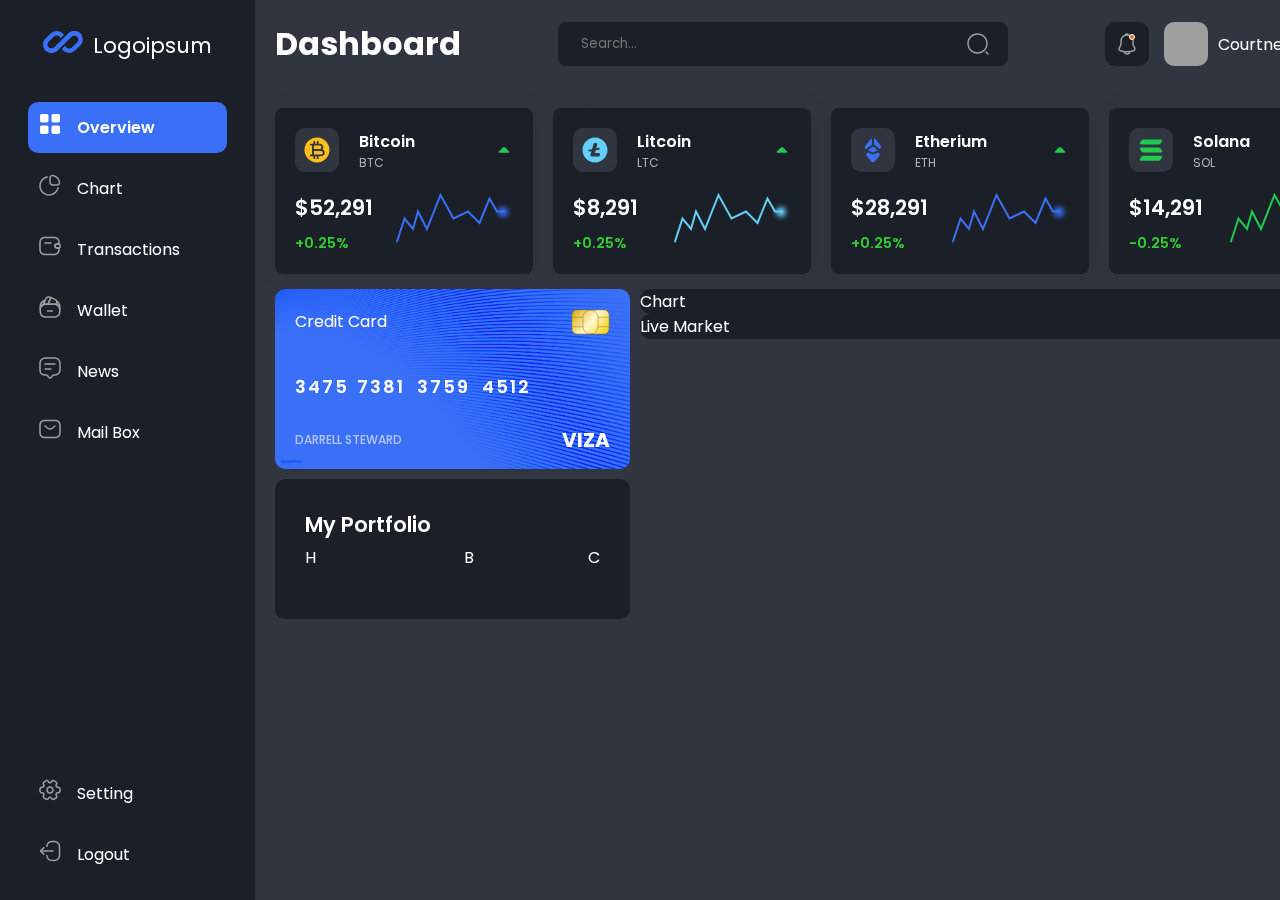
==== index.html @ 40550e50 "init app" ====
<!DOCTYPE html>
<html lang="en">
<head>
    <meta charset="UTF-8">
    <meta name="viewport" content="width=device-width, initi∏al-scale=1.0">
    <title>Dashboard Layout</title>
    <link rel="preconnect" href="https://fonts.googleapis.com">
    <link rel="preconnect" href="https://fonts.gstatic.com" crossorigin>
    <link href="https://fonts.googleapis.com/css2?family=Poppins:ital,wght@0,100;0,200;0,300;0,400;0,500;0,600;0,700;0,800;0,900;1,100;1,200;1,300;1,400;1,500;1,600;1,700;1,800;1,900&display=swap" rel="stylesheet">
    <link rel="stylesheet" href="css/style.css">
</head>
<body>
    <div class="container">
        <div class="sidebar">
            <div class="sidebar-top">
                <div class="logo">
                    <span>
                        <img src="icons/logo.svg" alt="Logoipsum logo" />
                    </span>
                    <span>
                        Logoipsum
                    </span>
                </div>
                <nav class="nav">
                    <a href="#" class="nav-item active">
                        <span><img src="icons/overview.svg" alt="Overview icon" /></span>
                        <span>Overview</span>
                        </a>
                    <a href="#" class="nav-item">
                        <span><img src="icons/chart.svg" alt="Chart icon" /></span>
                        <span>Chart</span>
                    </a>
                    <a href="#" class="nav-item">
                        <span><img src="icons/transactions.svg" alt="transactions icon" /></span>
                        <span>Transactions</span>
                    </a>
                    <a href="#" class="nav-item">
                        <span><img src="icons/wallet.svg" alt="Wallet icon" /></span>
                        <span>Wallet</span>
                    </a>
                    <a href="#" class="nav-item">
                        <span><img src="icons/news.svg" alt="News icon" /></span>
                        <span>News</span>
                    </a>
                    <a href="#" class="nav-item">
                        <span><img src="icons/mail-box.svg" alt="mail box icon" /></span>
                        <span>Mail Box</span>    
                    </a>
                </nav>

            </div>
            <div class="bottom-links">
                <a href="#" class="nav-item">
                    <span><img src="icons/settings.svg" alt="settings icon" /></span>
                    <span>Setting</span>
                </a>
                <a href="#" class="nav-item">
                    <span><img src="icons/logout.svg" alt="logout icon" /></span>
                    <span>Logout</span>
                </a>
            </div>
        </div>


        <div class="main">
            <header class="header">
                <div class="dashboard-title">Dashboard</div>
                <div class="search-container">
                    <input type="text" class="search-input" placeholder="Search...">
                    <button class="search-button">
                        <img src="icons/search.svg" alt="Search icon" />
                    </button>
                </div>
                <div class="user-info">
                    <div class="notification-icon">
                        <img src="icons/bill.svg" alt="Bill icon" />
                    </div>
                    <div class="user-profile">
                        <div class="user-avatar"></div>
                        <div class="user-name">Courtney Henry</div>
                        <img src="icons/arrow-down.svg" alt="Arrow Down icon" />
                    </div>
                </div>
            </header>
            <div class="content">
                <div class="crypto-container">
                    <div class="crypto-card">
                        <div class="crypto-header">
                            <div class="crypto-info">
                                <div class="crypto-icon">
                                    <img src="icons/bitcoin.svg" alt="Bitcoin Icon">
                                </div>
                                <div class="crypto-name">
                                    <div class="crypto-title">Bitcoin</div>
                                <div class="crypto-symbol">BTC</div>
                                </div>
                            </div>
                            <div class="crypto-status">
                                <img src="icons/arrow-up.svg"  alt="Arrow Up"/>
                            </div>
                        </div>
                        <div class="crypto-bottom">
                            <div>
                                <div class="crypto-price">$52,291</div>
                                <div class="crypto-change">+0.25%</div>
                            </div>
                            <div class="crypto-chart">
                                <img src="icons/blue-chart-bitcoin.svg" img="Bitcoin Chart" />
                            </div>
                        </div>
                    </div>
                    <div class="crypto-card">
                        <div class="crypto-header">
                            <div class="crypto-info">
                                <div class="crypto-icon">
                                    <img src="icons/litcoin.svg" alt="Litcoin Icon">
                                </div>
                                <div class="crypto-name">
                                    <div class="crypto-title">Litcoin</div>
                                <div class="crypto-symbol">LTC</div>
                                </div>
                            </div>
                            <div class="crypto-status">
                                <img src="icons/arrow-up.svg"  alt="Arrow Up"/>
                            </div>
                        </div>
                        <div class="crypto-bottom">
                            <div>
                                <div class="crypto-price">$8,291</div>
                                <div class="crypto-change">+0.25%</div>
                            </div>
                            <div class="crypto-chart">
                                <img src="icons/litcoin-chart.svg" img="litcoin Chart" />
                            </div>
                        </div>
                    </div>
                    <div class="crypto-card">
                        <div class="crypto-header">
                            <div class="crypto-info">
                                <div class="crypto-icon">
                                    <img src="icons/etherium.svg" alt="Etherium Icon">
                                </div>
                                <div class="crypto-name">
                                    <div class="crypto-title">Etherium</div>
                                <div class="crypto-symbol">ETH</div>
                                </div>
                            </div>
                            <div class="crypto-status">
                                <img src="icons/arrow-up.svg"  alt="Arrow Up"/>
                            </div>
                        </div>
                        <div class="crypto-bottom">
                            <div>
                                <div class="crypto-price">$28,291</div>
                                <div class="crypto-change">+0.25%</div>
                            </div>
                            <div class="crypto-chart">
                                <img src="icons/etherium-chart.svg" img="Etherium Chart" />
                            </div>
                        </div>
                    </div>
                    <div class="crypto-card">
                        <div class="crypto-header">
                            <div class="crypto-info">
                                <div class="crypto-icon">
                                    <img src="icons/solana.svg" alt="Solana Icon">
                                </div>
                                <div class="crypto-name">
                                    <div class="crypto-title">Solana</div>
                                <div class="crypto-symbol">SOL</div>
                                </div>
                            </div>
                            <div class="crypto-status">
                                <img src="icons/arrow-down-chart.svg"  alt="Arrow Down"/>
                            </div>
                        </div>
                        <div class="crypto-bottom">
                            <div>
                                <div class="crypto-price">$14,291</div>
                                <div class="crypto-change">-0.25%</div>
                            </div>
                            <div class="crypto-chart">
                                <img src="icons/solana-chart.svg" img="SOLANA Chart" />
                            </div>
                        </div>
                    </div>
                    <!-- <div class="box box5">Credit Card</div>
                    <div class="box box6">Chart</div>
                    <div class="box box7">My Portfolio</div>
                    <div class="box box8">Live Market</div> -->
                </div>
                <div class="profile-container">
                    <div class="row port">
                        <div class="card credit-card">
                            <div class="card-style">
                                <img src="./images/card-style.png" alt="credit card front style" />
                            </div>
                            <div class="card-details">
                                <div class="card-top">
                                    <div><span>Credit Card</span></div>
                                    <div>
                                        <img src="icons/card-chip.svg" alt="Card Chip icon" />
                                    </div>
                                </div>
                                <div class="card-middle">
                                    <div><span>3475</span><span>7381</span> <span>3759</span> <span>4512</span></div>
                                </div>
                                <div class="card-bottom">
                                    <div class="card-holder">
                                        <span>Darrell Steward</span>
                                    </div>
                                    <div class="card-brand">
                                        <span>VIZA</span>
                                    </div>
                                </div>
                            </div>
                        </div>
                        <div class="card portfolio">
                            <div class="portfolio-title">
                                <span>My Portfolio</span>
                            </div>
                            <div class="portfolio-list">
                                <div class="portfolio-item">
                                    <div class="item-icon">H</div>
                                    <div>B</div>
                                    <div>C</div>
                                </div>
                            </div>
                        </div>
                    </div>
                    <div class="row market-chart">
                        <div class="card chart">Chart</div>
                        <div class="card live-market">Live Market</div>
                    </div>
                    
                </div>
            </div>
        </div>
    </div>
</body>
</html>
---- css/style.css ----
*, *::after, *::before{
    padding: 0;
    margin: 0;
    box-sizing: border-box;
    font-family: "Poppins", sans-serif;
}


body {
    margin: 0;
    font-family: Arial, sans-serif;
    background-color: #31353f;
    color: #fff;
}

.container {
    display: grid;
    grid-template-columns: 255px 1fr;
    height: 100vh;
    overflow: hidden;

}

.sidebar {
    height: 100vh;
    background-color: #1B2028;
    display: flex;
    flex-direction: column;
    justify-content: space-between;
}

.logo {

    text-align: center;
    padding: 20px;
    margin-top: 10px;
    font-size: 21px;
    display: flex;
    justify-items: center;
    gap: 10px;
    justify-content: center;
}

.logo img{
    width: 40px;
}

.nav {
    margin: 16px 28px;
    display: flex;
    flex-direction: column;
}

.nav-item {
    padding: 10px 10px;
    border-radius: 10px;
    text-decoration: none;
    color: #fff;
    display: inline-flex;
    align-items: center;
    gap: 15px;
    margin: 5px 0;
    transition: background 0.3s;
    font-weight: 400;
}

.nav-item.active{
    font-weight: 600;
    background-color: #3A6FF8;
}

.nav-item:not(.active):hover {
    background-color: #3b405e;
}

.bottom-links {
    margin: 0 28px;
    margin-bottom: 15px;
    display: flex;
    flex-direction: column;
    justify-content: center;
}

.main {
    display: flex;
    flex-direction: column;
}

.header {
    display: flex;
    justify-content: space-between;
    align-items: center;
    padding: 20px;
}

.dashboard-title {
    font-size: 32px;
    font-weight: 600;
    font-weight: bold;
}

.search-container {
    display: flex;
    align-items: center;
    justify-content: space-between;
    background-color: #1B2028;
    border-radius: 8px;
    overflow: hidden;
    width: 450px;
    padding: 0 8px;
}

.search-input {
    background: none;
    border: none;
    padding: 10px 15px;
    color: #fff;
    outline: none;
    width: 200px;
    font-family: "Poppins", sans-serif;
    font-weight: 400;
    font-style: normal;
    flex-grow: 1;
}

.search-button {
    background: none;
    border: none;
    padding: 10px;
    cursor: pointer;
    display: flex;
    justify-content: center;
    align-items: center;
}

.search-icon {
    width: 20px;
    height: 20px;
}

.user-info {
    display: flex;
    align-items: center;
    gap: 15px;
}

.notification-icon {
    width: 44px;
    height: 44px;
    background-color: #1B2028;
    border-radius: 10px;
    display: flex;
    justify-content: center;
    align-items: center;
}

.user-profile {
    display: flex;
    align-items: center;
}

.user-avatar {
    width: 44px;
    height: 44px;
    background-color: #9E9E9E;
    border-radius: 10px;
    margin-right: 10px;
}

.user-name {
    font-size: 16px;
}


.content {
    padding: 20px;
    flex-grow: 1;
    display: flex;
    flex-direction: column;
    max-width: 1400px;
    margin: 0 auto;
}

.crypto-container {
    display: grid;
    grid-template-columns: repeat(4, 1fr);
    gap: 20px;
}
/* 
.grid-container {
    display: grid;
    grid-template-columns: repeat(4, 1fr);
    gap: 20px;
    flex-grow: 1;
}

.box {
    background-color: #2d3147;
    border-radius: 8px;
    padding: 20px;
    display: flex;
    justify-content: center;
    align-items: center;
    text-align: center;
}

.box1, .box2, .box3, .box4 {
    height: 100px;
}

.box5 {
    grid-column: span 2;
    height: 100px;
}

.box6 {
    grid-column: span 2;
    height: 300px;
}

.box7 {
    grid-column: span 2;
    height: 200px;
}

.box8 {
    grid-column: span 2;
    height: 200px;
}
 */

 .crypto-card {
    background-color: #1B2028;
    border-radius: 8px;
    padding: 20px;
    width: 258px;
    box-shadow: 4px 4px 33px 0px #0000000D;
    display: flex;
    flex-direction: column;
    align-items: center;
}

.crypto-header {
    display: flex;
    width: 100%;
    align-items: center;
    justify-content: space-between;
    margin-bottom: 10px;
}

.crypto-icon{
    width: 44px;
    height: 44px;
    background-color: #31353F;
    border-radius: 10px;
    display: flex;
    justify-content: center;
    align-items: center;
}

.crypto-icon img {
    width: 30px;
    height: 30px;
}

.crypto-info {
    display: flex;
    align-items: center;
    gap: 20px;
    justify-content: center;
}

.crypto-name {
    font-size: 16px;
    font-weight: 600;
}

.crypto-symbol {
    font-size: 12px;
    color: #b2b2b2;
    font-weight: 400;
}

.crypto-status {
    display: flex;
    align-items: center;
    justify-content: center;
}
.crypto-status img{
    width: 18px;
    height: 18px;
}

.status-icon {
    width: 20px;
    height: 20px;
}

.crypto-bottom{
    width: 100%;
    margin-top: 10px;
    display: flex;
    justify-content: space-between;
}

.crypto-price {
    font-size: 21px;
    font-weight: 600;
}

.crypto-change {
    font-size: 14px;
    color: #32CD32;
    margin-top: 10px;
    font-weight: 600;
}

.crypto-chart {
    width: 100%;
    height: 50px;
    display: flex;
    justify-content: flex-end;
    align-items: center;
}

.chart-icon {
    width: 100%;
    height: 100%;
}


/* Profile Styling */



.profile-container {
    width: 100%;
    display: flex;
    gap: 10px;
    margin-top: 15px;
}



.row.port{
    width: 355px;
    display: flex;
    flex-direction: column;
    gap: 10px;
}

.row.market-chart{
    flex-grow: 1;
}


.card {
    background-color: #1B2028;
    border-radius: 10px;
    /* 
    
    display: flex;
    justify-content: center;
    align-items: center;
    font-size: 24px;
    text-align: center;  */
}

.card.credit-card{
    width: 100%;
    height: 180px;
    border-radius: 10px;
    background-color: #3A6FF8;
    overflow: hidden;
    position: relative;
}

.card-style{
    width: 100%;
    height: 100%;
    position: absolute;
    top: 0;
    left: 0;
    mix-blend-mode: color-burn;
}

.credit-card .card-style > img{
    width: 100%;
    height: 100%;
    opacity: 66%;
}

.credit-card .card-style > img{
    content: '';
    display: block;
    width: 100%;
    height: 100%;
    mix-blend-mode: color-burn;
}

.card-details {
    width: 100%;
    height: 100%;
    padding: 20px;
    position: absolute;
    top: 0;
    left: 0;
    z-index: 10;
    display: flex;
    flex-direction: column;
    justify-content: space-between;
}

.card-top{
    width: 100%;
    display: flex;
    justify-content: space-between;
}



.card-middle div span{
    font-size: 18px;
    font-weight: 600;
    line-height: 27px;
    padding-right: 8px;
    letter-spacing: 2px;
}


.card-bottom{
    display: flex;
    justify-content: space-between;
}

.card-bottom .card-holder{
    text-transform: uppercase;
    font-size: 12px;
    font-weight: 500;
    line-height: 18px;
    color: #fff;
    opacity: 60%;
}

.card-bottom .card-brand{
    text-transform: uppercase;
    font-size: 20px;
    font-weight: 700;
    line-height: 18px;
    color: #fff;
}


.card.portfolio{
    padding: 30px;
}

.portfolio-title{
    font-size: 21px;
    font-weight: 600;
}

.portfolio-list{
    margin-top: 5px;
}

.portfolio-item{
    display: flex;
    justify-content: space-between;
}


.portfolio-item .item-icon{
    width: 44px;
    height: 44px;

}

/* 
.row {
    display: flex;
    gap: 20px;
    flex: 1;
}

.profile-container .row.portfolio{
    width: 355px;
}




.card.credit-card{
    width: 100%;
}

.chart, .live-market {
    flex: 2;
} */
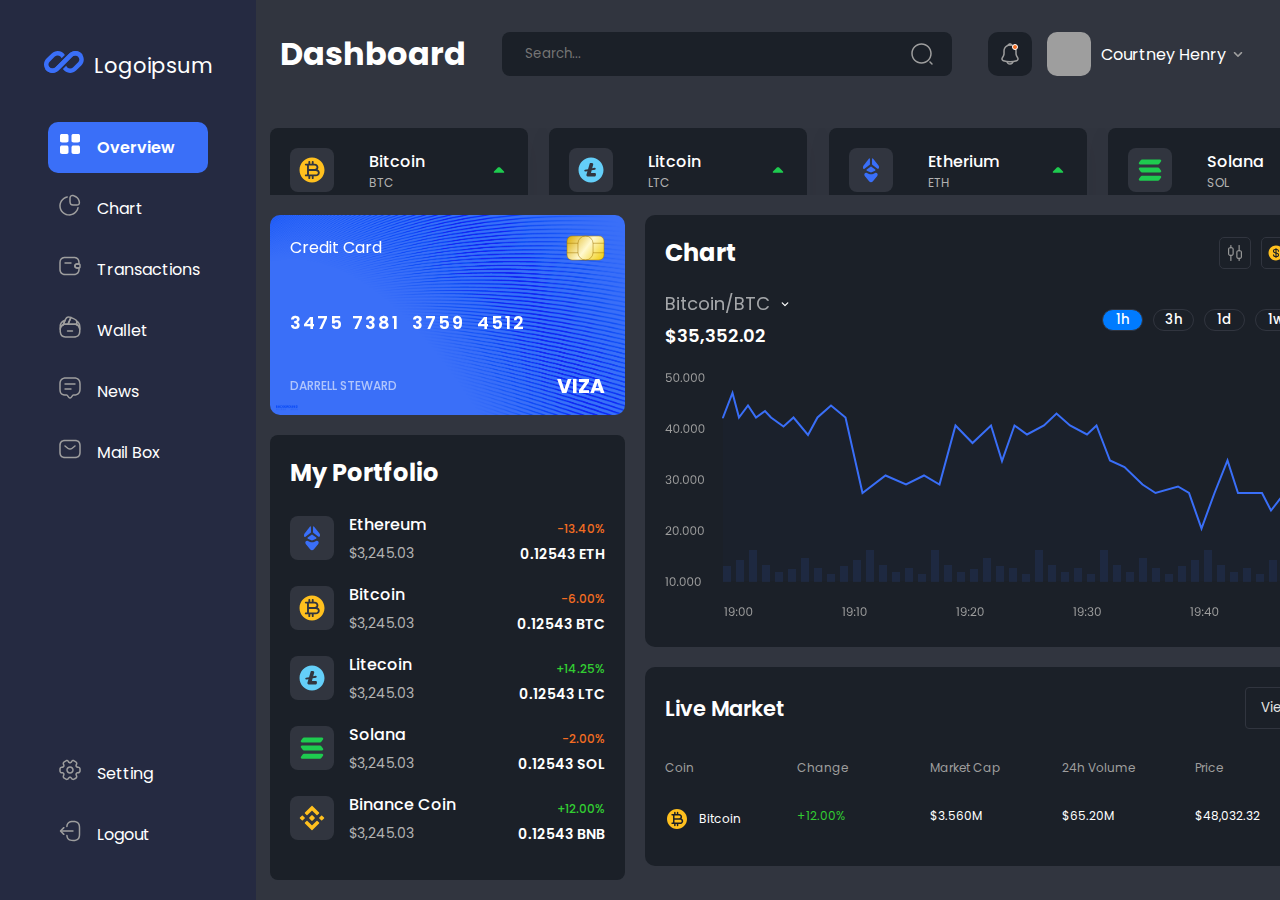
==== commit 5a21dc49: "done first part" ====
--- a/index.html
+++ b/index.html
@@ -215,22 +215,214 @@
                                 </div>
                             </div>
                         </div>
-                        <div class="card portfolio">
-                            <div class="portfolio-title">
-                                <span>My Portfolio</span>
-                            </div>
-                            <div class="portfolio-list">
-                                <div class="portfolio-item">
-                                    <div class="item-icon">H</div>
-                                    <div>B</div>
-                                    <div>C</div>
+                        <div class="portfolio-card">
+                            <div class="portfolio-header">My Portfolio</div>
+                            <div class="portfolio-item">
+                                <div class="crypto-icon ethereum">
+                                    <img src="./icons/etherium.svg" alt="Ethereum Icon" />
+                                </div>
+                                <div class="crypto-details">
+                                    <div class="crypto-name">Ethereum</div>
+                                    <div class="crypto-value">$3,245.03</div>
+                                </div>
+                                <div class="crypto-amount">
+                                    <div class="crypto-change negative">-13.40%</div>
+                                    <div class="crypto-quantity">0.12543 ETH</div>
+                                </div>
+                            </div>
+                            <div class="portfolio-item">
+                                <div class="crypto-icon bitcoin">
+                                    <img src="./icons/bitcoin.svg" alt="Bitcoin Icon" />
+                                </div>
+                                <div class="crypto-details">
+                                    <div class="crypto-name">Bitcoin</div>
+                                    <div class="crypto-value">$3,245.03</div>
+                                </div>
+                                <div class="crypto-amount">
+                                    <div class="crypto-change negative">-6.00%</div>
+                                    <div class="crypto-quantity">0.12543 BTC</div>
+                                </div>
+                            </div>
+                            <div class="portfolio-item">
+                                <div class="crypto-icon litecoin">
+                                    <img src="./icons/litcoin.svg" alt="Litcoin Icon" />
+                                </div>
+                                <div class="crypto-details">
+                                    <div class="crypto-name">Litecoin</div>
+                                    <div class="crypto-value">$3,245.03</div>
+                                </div>
+                                <div class="crypto-amount">
+                                    <div class="crypto-change positive">+14.25%</div>
+                                    <div class="crypto-quantity">0.12543 LTC</div>
+                                </div>
+                            </div>
+                            <div class="portfolio-item">
+                                <div class="crypto-icon solana">
+                                    <img src="./icons/solana.svg" alt="Solana Icon" />
+                                </div>
+                                <div class="crypto-details">
+                                    <div class="crypto-name">Solana</div>
+                                    <div class="crypto-value">$3,245.03</div>
+                                </div>
+                                <div class="crypto-amount">
+                                    <div class="crypto-change negative">-2.00%</div>
+                                    <div class="crypto-quantity">0.12543 SOL</div>
+                                </div>
+                            </div>
+                            <div class="portfolio-item">
+                                <div class="crypto-icon binance-coin">
+                                    <img src="./icons/binance-coin.svg" alt="Binance Coin Icon" />
+                                </div>
+                                <div class="crypto-details">
+                                    <div class="crypto-name">Binance Coin</div>
+                                    <div class="crypto-value">$3,245.03</div>
+                                </div>
+                                <div class="crypto-amount">
+                                    <div class="crypto-change positive">+12.00%</div>
+                                    <div class="crypto-quantity">0.12543 BNB</div>
                                 </div>
                             </div>
                         </div>
                     </div>
                     <div class="row market-chart">
-                        <div class="card chart">Chart</div>
-                        <div class="card live-market">Live Market</div>
+                        <div class="card main-chart">
+                            <div class="chart-header">
+                                <div class="chart-title">Chart</div>
+                                <div class="chart-controls">
+                                    <div class="cadle">
+                                        <img src="icons/candle.svg" alt="Cadle icon">
+                                    </div>
+                                    <div class="currency">
+                                        <img src="icons/usd.svg" alt="USD icon" />
+                                        <span>USD</span>
+                                        <img src="icons/arrow-down.svg" alt="arrow down icon" />
+                                    </button>
+                                    </div>
+                                </div>
+                            </div>
+                            <div class="chart-details">
+                                <div class="crypto-select">
+                                    <div>
+                                        <span>Bitcoin/BTC</span>
+                                            <svg class="dropdown-icon" width="18" height="19" viewBox="0 0 18 19" fill="none" xmlns="http://www.w3.org/2000/svg">
+                                                <path d="M9.00012 11.6825C8.85762 11.6825 8.71512 11.63 8.60262 11.5175L5.95512 8.86999C5.73762 8.65249 5.73762 8.29249 5.95512 8.07499C6.17262 7.85749 6.53262 7.85749 6.75012 8.07499L9.00012 10.325L11.2501 8.07499C11.4676 7.85749 11.8276 7.85749 12.0451 8.07499C12.2626 8.29249 12.2626 8.65249 12.0451 8.86999L9.39762 11.5175C9.28512 11.63 9.14262 11.6825 9.00012 11.6825Z" fill="white"/>
+                                                </svg>                                                
+
+                                    </div>
+                                    <span>
+                                        $35,352.02
+                                    </span>
+                                </div>
+                                <div class="time-range">
+                                    <button class="time-button active">1h</button>
+                                    <button class="time-button">3h</button>
+                                    <button class="time-button">1d</button>
+                                    <button class="time-button">1w</button>
+                                    <button class="time-button">1m</button>
+                                </div>
+                            </div>
+                            <div class="details-chart">
+                                <svg width="682" height="251" viewBox="0 0 682 251" fill="none" xmlns="http://www.w3.org/2000/svg">
+                                    <path d="M58 48.5L67.5 24L74 48.5L83 36.5L91 48.5L100 42L106 48.5L118.5 57.5L128.5 48.5L143 66L152.5 48.5L166 36.5L180.5 48.5L197.5 124L220.5 106.5L241 115.5L259 106.5L274.5 115.5L290.5 56.5L307.5 74L326 56.5L337 92L349.5 56.5L362 65.5L379 56.5L391.5 44.5L405 56.5L422 65.5L431.5 56.5L445 91.5L459.5 98L477.5 115.5L490.5 124L513 117.5L524 124L536.5 159.5L549.5 124L562.5 91.5L573 124H597L606 141.5L619.5 124L639 99.5L655.5 124L668 159.5L681 124" stroke="#3A6FF8" stroke-width="2" stroke-linecap="round"/>
+                                    <path opacity="0.02" d="M67.5 24L58 48.5V212H681V124L668 159.5L655.5 124L639 99.5L619.5 124L606 141.5L597 124H573L562.5 91.5L549.5 124L536.5 159.5L524 124L513 117.5L490.5 124L477.5 115.5L459.5 98L445 91.5L431.5 56.5L422 65.5L405 56.5L391.5 44.5L379 56.5L362 65.5L349.5 56.5L337 92L326 56.5L307.5 74L290.5 56.5L274.5 115.5L259 106.5L241 115.5L220.5 106.5L197.5 124L180.5 48.5L166 36.5L152.5 48.5L143 66L128.5 48.5L118.5 57.5L106 48.5L100 42L91 48.5L83 36.5L74 48.5L67.5 24Z" fill="#3A6FF8"/>
+                                    <path d="M59.456 239.32V238.324H61.712V247H60.608V239.32H59.456ZM64.9918 244.672C65.0718 245.128 65.2558 245.48 65.5438 245.728C65.8398 245.976 66.2358 246.1 66.7318 246.1C67.3958 246.1 67.8838 245.84 68.1958 245.32C68.5158 244.8 68.6678 243.924 68.6518 242.692C68.4838 243.052 68.2038 243.336 67.8118 243.544C67.4198 243.744 66.9838 243.844 66.5038 243.844C65.9678 243.844 65.4878 243.736 65.0638 243.52C64.6478 243.296 64.3198 242.972 64.0798 242.548C63.8398 242.124 63.7198 241.612 63.7198 241.012C63.7198 240.156 63.9678 239.468 64.4638 238.948C64.9598 238.42 65.6638 238.156 66.5758 238.156C67.6958 238.156 68.4798 238.52 68.9278 239.248C69.3838 239.976 69.6118 241.06 69.6118 242.5C69.6118 243.508 69.5198 244.34 69.3358 244.996C69.1598 245.652 68.8558 246.152 68.4238 246.496C67.9998 246.84 67.4158 247.012 66.6718 247.012C65.8558 247.012 65.2198 246.792 64.7638 246.352C64.3078 245.912 64.0478 245.352 63.9838 244.672H64.9918ZM66.6838 242.92C67.2198 242.92 67.6598 242.756 68.0038 242.428C68.3478 242.092 68.5198 241.64 68.5198 241.072C68.5198 240.472 68.3518 239.988 68.0158 239.62C67.6798 239.252 67.2078 239.068 66.5998 239.068C66.0398 239.068 65.5918 239.244 65.2558 239.596C64.9278 239.948 64.7638 240.412 64.7638 240.988C64.7638 241.572 64.9278 242.04 65.2558 242.392C65.5838 242.744 66.0598 242.92 66.6838 242.92ZM71.6743 247.072C71.4663 247.072 71.2903 247 71.1463 246.856C71.0023 246.712 70.9303 246.536 70.9303 246.328C70.9303 246.12 71.0023 245.944 71.1463 245.8C71.2903 245.656 71.4663 245.584 71.6743 245.584C71.8743 245.584 72.0423 245.656 72.1783 245.8C72.3223 245.944 72.3943 246.12 72.3943 246.328C72.3943 246.536 72.3223 246.712 72.1783 246.856C72.0423 247 71.8743 247.072 71.6743 247.072ZM71.6743 241.936C71.4663 241.936 71.2903 241.864 71.1463 241.72C71.0023 241.576 70.9303 241.4 70.9303 241.192C70.9303 240.984 71.0023 240.808 71.1463 240.664C71.2903 240.52 71.4663 240.448 71.6743 240.448C71.8743 240.448 72.0423 240.52 72.1783 240.664C72.3223 240.808 72.3943 240.984 72.3943 241.192C72.3943 241.4 72.3223 241.576 72.1783 241.72C72.0423 241.864 71.8743 241.936 71.6743 241.936ZM73.701 242.572C73.701 241.196 73.925 240.124 74.373 239.356C74.821 238.58 75.605 238.192 76.725 238.192C77.837 238.192 78.617 238.58 79.065 239.356C79.513 240.124 79.737 241.196 79.737 242.572C79.737 243.972 79.513 245.06 79.065 245.836C78.617 246.612 77.837 247 76.725 247C75.605 247 74.821 246.612 74.373 245.836C73.925 245.06 73.701 243.972 73.701 242.572ZM78.657 242.572C78.657 241.876 78.609 241.288 78.513 240.808C78.425 240.32 78.237 239.928 77.949 239.632C77.669 239.336 77.261 239.188 76.725 239.188C76.181 239.188 75.765 239.336 75.477 239.632C75.197 239.928 75.009 240.32 74.913 240.808C74.825 241.288 74.781 241.876 74.781 242.572C74.781 243.292 74.825 243.896 74.913 244.384C75.009 244.872 75.197 245.264 75.477 245.56C75.765 245.856 76.181 246.004 76.725 246.004C77.261 246.004 77.669 245.856 77.949 245.56C78.237 245.264 78.425 244.872 78.513 244.384C78.609 243.896 78.657 243.292 78.657 242.572ZM81.2362 242.572C81.2362 241.196 81.4602 240.124 81.9082 239.356C82.3562 238.58 83.1402 238.192 84.2602 238.192C85.3722 238.192 86.1522 238.58 86.6002 239.356C87.0482 240.124 87.2722 241.196 87.2722 242.572C87.2722 243.972 87.0482 245.06 86.6002 245.836C86.1522 246.612 85.3722 247 84.2602 247C83.1402 247 82.3562 246.612 81.9082 245.836C81.4602 245.06 81.2362 243.972 81.2362 242.572ZM86.1922 242.572C86.1922 241.876 86.1442 241.288 86.0482 240.808C85.9602 240.32 85.7722 239.928 85.4842 239.632C85.2042 239.336 84.7962 239.188 84.2602 239.188C83.7162 239.188 83.3002 239.336 83.0122 239.632C82.7322 239.928 82.5442 240.32 82.4482 240.808C82.3602 241.288 82.3162 241.876 82.3162 242.572C82.3162 243.292 82.3602 243.896 82.4482 244.384C82.5442 244.872 82.7322 245.264 83.0122 245.56C83.3002 245.856 83.7162 246.004 84.2602 246.004C84.7962 246.004 85.2042 245.856 85.4842 245.56C85.7722 245.264 85.9602 244.872 86.0482 244.384C86.1442 243.896 86.1922 243.292 86.1922 242.572Z" fill="#9E9E9E"/>
+                                    <path d="M177.456 239.32V238.324H179.712V247H178.608V239.32H177.456ZM182.992 244.672C183.072 245.128 183.256 245.48 183.544 245.728C183.84 245.976 184.236 246.1 184.732 246.1C185.396 246.1 185.884 245.84 186.196 245.32C186.516 244.8 186.668 243.924 186.652 242.692C186.484 243.052 186.204 243.336 185.812 243.544C185.42 243.744 184.984 243.844 184.504 243.844C183.968 243.844 183.488 243.736 183.064 243.52C182.648 243.296 182.32 242.972 182.08 242.548C181.84 242.124 181.72 241.612 181.72 241.012C181.72 240.156 181.968 239.468 182.464 238.948C182.96 238.42 183.664 238.156 184.576 238.156C185.696 238.156 186.48 238.52 186.928 239.248C187.384 239.976 187.612 241.06 187.612 242.5C187.612 243.508 187.52 244.34 187.336 244.996C187.16 245.652 186.856 246.152 186.424 246.496C186 246.84 185.416 247.012 184.672 247.012C183.856 247.012 183.22 246.792 182.764 246.352C182.308 245.912 182.048 245.352 181.984 244.672H182.992ZM184.684 242.92C185.22 242.92 185.66 242.756 186.004 242.428C186.348 242.092 186.52 241.64 186.52 241.072C186.52 240.472 186.352 239.988 186.016 239.62C185.68 239.252 185.208 239.068 184.6 239.068C184.04 239.068 183.592 239.244 183.256 239.596C182.928 239.948 182.764 240.412 182.764 240.988C182.764 241.572 182.928 242.04 183.256 242.392C183.584 242.744 184.06 242.92 184.684 242.92ZM189.674 247.072C189.466 247.072 189.29 247 189.146 246.856C189.002 246.712 188.93 246.536 188.93 246.328C188.93 246.12 189.002 245.944 189.146 245.8C189.29 245.656 189.466 245.584 189.674 245.584C189.874 245.584 190.042 245.656 190.178 245.8C190.322 245.944 190.394 246.12 190.394 246.328C190.394 246.536 190.322 246.712 190.178 246.856C190.042 247 189.874 247.072 189.674 247.072ZM189.674 241.936C189.466 241.936 189.29 241.864 189.146 241.72C189.002 241.576 188.93 241.4 188.93 241.192C188.93 240.984 189.002 240.808 189.146 240.664C189.29 240.52 189.466 240.448 189.674 240.448C189.874 240.448 190.042 240.52 190.178 240.664C190.322 240.808 190.394 240.984 190.394 241.192C190.394 241.4 190.322 241.576 190.178 241.72C190.042 241.864 189.874 241.936 189.674 241.936ZM191.413 239.32V238.324H193.669V247H192.565V239.32H191.413ZM195.545 242.572C195.545 241.196 195.769 240.124 196.217 239.356C196.665 238.58 197.449 238.192 198.569 238.192C199.681 238.192 200.461 238.58 200.909 239.356C201.357 240.124 201.581 241.196 201.581 242.572C201.581 243.972 201.357 245.06 200.909 245.836C200.461 246.612 199.681 247 198.569 247C197.449 247 196.665 246.612 196.217 245.836C195.769 245.06 195.545 243.972 195.545 242.572ZM200.501 242.572C200.501 241.876 200.453 241.288 200.357 240.808C200.269 240.32 200.081 239.928 199.793 239.632C199.513 239.336 199.105 239.188 198.569 239.188C198.025 239.188 197.609 239.336 197.321 239.632C197.041 239.928 196.853 240.32 196.757 240.808C196.669 241.288 196.625 241.876 196.625 242.572C196.625 243.292 196.669 243.896 196.757 244.384C196.853 244.872 197.041 245.264 197.321 245.56C197.609 245.856 198.025 246.004 198.569 246.004C199.105 246.004 199.513 245.856 199.793 245.56C200.081 245.264 200.269 244.872 200.357 244.384C200.453 243.896 200.501 243.292 200.501 242.572Z" fill="#9E9E9E"/>
+                                    <path d="M291.456 239.32V238.324H293.712V247H292.608V239.32H291.456ZM296.992 244.672C297.072 245.128 297.256 245.48 297.544 245.728C297.84 245.976 298.236 246.1 298.732 246.1C299.396 246.1 299.884 245.84 300.196 245.32C300.516 244.8 300.668 243.924 300.652 242.692C300.484 243.052 300.204 243.336 299.812 243.544C299.42 243.744 298.984 243.844 298.504 243.844C297.968 243.844 297.488 243.736 297.064 243.52C296.648 243.296 296.32 242.972 296.08 242.548C295.84 242.124 295.72 241.612 295.72 241.012C295.72 240.156 295.968 239.468 296.464 238.948C296.96 238.42 297.664 238.156 298.576 238.156C299.696 238.156 300.48 238.52 300.928 239.248C301.384 239.976 301.612 241.06 301.612 242.5C301.612 243.508 301.52 244.34 301.336 244.996C301.16 245.652 300.856 246.152 300.424 246.496C300 246.84 299.416 247.012 298.672 247.012C297.856 247.012 297.22 246.792 296.764 246.352C296.308 245.912 296.048 245.352 295.984 244.672H296.992ZM298.684 242.92C299.22 242.92 299.66 242.756 300.004 242.428C300.348 242.092 300.52 241.64 300.52 241.072C300.52 240.472 300.352 239.988 300.016 239.62C299.68 239.252 299.208 239.068 298.6 239.068C298.04 239.068 297.592 239.244 297.256 239.596C296.928 239.948 296.764 240.412 296.764 240.988C296.764 241.572 296.928 242.04 297.256 242.392C297.584 242.744 298.06 242.92 298.684 242.92ZM303.674 247.072C303.466 247.072 303.29 247 303.146 246.856C303.002 246.712 302.93 246.536 302.93 246.328C302.93 246.12 303.002 245.944 303.146 245.8C303.29 245.656 303.466 245.584 303.674 245.584C303.874 245.584 304.042 245.656 304.178 245.8C304.322 245.944 304.394 246.12 304.394 246.328C304.394 246.536 304.322 246.712 304.178 246.856C304.042 247 303.874 247.072 303.674 247.072ZM303.674 241.936C303.466 241.936 303.29 241.864 303.146 241.72C303.002 241.576 302.93 241.4 302.93 241.192C302.93 240.984 303.002 240.808 303.146 240.664C303.29 240.52 303.466 240.448 303.674 240.448C303.874 240.448 304.042 240.52 304.178 240.664C304.322 240.808 304.394 240.984 304.394 241.192C304.394 241.4 304.322 241.576 304.178 241.72C304.042 241.864 303.874 241.936 303.674 241.936ZM305.569 246.124C306.585 245.308 307.381 244.64 307.957 244.12C308.533 243.592 309.017 243.044 309.409 242.476C309.809 241.9 310.009 241.336 310.009 240.784C310.009 240.264 309.881 239.856 309.625 239.56C309.377 239.256 308.973 239.104 308.413 239.104C307.869 239.104 307.445 239.276 307.141 239.62C306.845 239.956 306.685 240.408 306.661 240.976H305.605C305.637 240.08 305.909 239.388 306.421 238.9C306.933 238.412 307.593 238.168 308.401 238.168C309.225 238.168 309.877 238.396 310.357 238.852C310.845 239.308 311.089 239.936 311.089 240.736C311.089 241.4 310.889 242.048 310.489 242.68C310.097 243.304 309.649 243.856 309.145 244.336C308.641 244.808 307.997 245.36 307.213 245.992H311.341V246.904H305.569V246.124ZM312.603 242.572C312.603 241.196 312.827 240.124 313.275 239.356C313.723 238.58 314.507 238.192 315.627 238.192C316.739 238.192 317.519 238.58 317.967 239.356C318.415 240.124 318.639 241.196 318.639 242.572C318.639 243.972 318.415 245.06 317.967 245.836C317.519 246.612 316.739 247 315.627 247C314.507 247 313.723 246.612 313.275 245.836C312.827 245.06 312.603 243.972 312.603 242.572ZM317.559 242.572C317.559 241.876 317.511 241.288 317.415 240.808C317.327 240.32 317.139 239.928 316.851 239.632C316.571 239.336 316.163 239.188 315.627 239.188C315.083 239.188 314.667 239.336 314.379 239.632C314.099 239.928 313.911 240.32 313.815 240.808C313.727 241.288 313.683 241.876 313.683 242.572C313.683 243.292 313.727 243.896 313.815 244.384C313.911 244.872 314.099 245.264 314.379 245.56C314.667 245.856 315.083 246.004 315.627 246.004C316.163 246.004 316.571 245.856 316.851 245.56C317.139 245.264 317.327 244.872 317.415 244.384C317.511 243.896 317.559 243.292 317.559 242.572Z" fill="#9E9E9E"/>
+                                    <path d="M408.456 239.32V238.324H410.712V247H409.608V239.32H408.456ZM413.992 244.672C414.072 245.128 414.256 245.48 414.544 245.728C414.84 245.976 415.236 246.1 415.732 246.1C416.396 246.1 416.884 245.84 417.196 245.32C417.516 244.8 417.668 243.924 417.652 242.692C417.484 243.052 417.204 243.336 416.812 243.544C416.42 243.744 415.984 243.844 415.504 243.844C414.968 243.844 414.488 243.736 414.064 243.52C413.648 243.296 413.32 242.972 413.08 242.548C412.84 242.124 412.72 241.612 412.72 241.012C412.72 240.156 412.968 239.468 413.464 238.948C413.96 238.42 414.664 238.156 415.576 238.156C416.696 238.156 417.48 238.52 417.928 239.248C418.384 239.976 418.612 241.06 418.612 242.5C418.612 243.508 418.52 244.34 418.336 244.996C418.16 245.652 417.856 246.152 417.424 246.496C417 246.84 416.416 247.012 415.672 247.012C414.856 247.012 414.22 246.792 413.764 246.352C413.308 245.912 413.048 245.352 412.984 244.672H413.992ZM415.684 242.92C416.22 242.92 416.66 242.756 417.004 242.428C417.348 242.092 417.52 241.64 417.52 241.072C417.52 240.472 417.352 239.988 417.016 239.62C416.68 239.252 416.208 239.068 415.6 239.068C415.04 239.068 414.592 239.244 414.256 239.596C413.928 239.948 413.764 240.412 413.764 240.988C413.764 241.572 413.928 242.04 414.256 242.392C414.584 242.744 415.06 242.92 415.684 242.92ZM420.674 247.072C420.466 247.072 420.29 247 420.146 246.856C420.002 246.712 419.93 246.536 419.93 246.328C419.93 246.12 420.002 245.944 420.146 245.8C420.29 245.656 420.466 245.584 420.674 245.584C420.874 245.584 421.042 245.656 421.178 245.8C421.322 245.944 421.394 246.12 421.394 246.328C421.394 246.536 421.322 246.712 421.178 246.856C421.042 247 420.874 247.072 420.674 247.072ZM420.674 241.936C420.466 241.936 420.29 241.864 420.146 241.72C420.002 241.576 419.93 241.4 419.93 241.192C419.93 240.984 420.002 240.808 420.146 240.664C420.29 240.52 420.466 240.448 420.674 240.448C420.874 240.448 421.042 240.52 421.178 240.664C421.322 240.808 421.394 240.984 421.394 241.192C421.394 241.4 421.322 241.576 421.178 241.72C421.042 241.864 420.874 241.936 420.674 241.936ZM422.677 240.508C422.733 239.772 423.017 239.196 423.529 238.78C424.041 238.364 424.705 238.156 425.521 238.156C426.065 238.156 426.533 238.256 426.925 238.456C427.325 238.648 427.625 238.912 427.825 239.248C428.033 239.584 428.137 239.964 428.137 240.388C428.137 240.884 427.993 241.312 427.705 241.672C427.425 242.032 427.057 242.264 426.601 242.368V242.428C427.121 242.556 427.533 242.808 427.837 243.184C428.141 243.56 428.293 244.052 428.293 244.66C428.293 245.116 428.189 245.528 427.981 245.896C427.773 246.256 427.461 246.54 427.045 246.748C426.629 246.956 426.129 247.06 425.545 247.06C424.697 247.06 424.001 246.84 423.457 246.4C422.913 245.952 422.609 245.32 422.545 244.504H423.601C423.657 244.984 423.853 245.376 424.189 245.68C424.525 245.984 424.973 246.136 425.533 246.136C426.093 246.136 426.517 245.992 426.805 245.704C427.101 245.408 427.249 245.028 427.249 244.564C427.249 243.964 427.049 243.532 426.649 243.268C426.249 243.004 425.645 242.872 424.837 242.872H424.561V241.96H424.849C425.585 241.952 426.141 241.832 426.517 241.6C426.893 241.36 427.081 240.992 427.081 240.496C427.081 240.072 426.941 239.732 426.661 239.476C426.389 239.22 425.997 239.092 425.485 239.092C424.989 239.092 424.589 239.22 424.285 239.476C423.981 239.732 423.801 240.076 423.745 240.508H422.677ZM429.767 242.572C429.767 241.196 429.991 240.124 430.439 239.356C430.887 238.58 431.671 238.192 432.791 238.192C433.903 238.192 434.683 238.58 435.131 239.356C435.579 240.124 435.803 241.196 435.803 242.572C435.803 243.972 435.579 245.06 435.131 245.836C434.683 246.612 433.903 247 432.791 247C431.671 247 430.887 246.612 430.439 245.836C429.991 245.06 429.767 243.972 429.767 242.572ZM434.723 242.572C434.723 241.876 434.675 241.288 434.579 240.808C434.491 240.32 434.303 239.928 434.015 239.632C433.735 239.336 433.327 239.188 432.791 239.188C432.247 239.188 431.831 239.336 431.543 239.632C431.263 239.928 431.075 240.32 430.979 240.808C430.891 241.288 430.847 241.876 430.847 242.572C430.847 243.292 430.891 243.896 430.979 244.384C431.075 244.872 431.263 245.264 431.543 245.56C431.831 245.856 432.247 246.004 432.791 246.004C433.327 246.004 433.735 245.856 434.015 245.56C434.303 245.264 434.491 244.872 434.579 244.384C434.675 243.896 434.723 243.292 434.723 242.572Z" fill="#9E9E9E"/>
+                                    <path d="M525.456 239.32V238.324H527.712V247H526.608V239.32H525.456ZM530.992 244.672C531.072 245.128 531.256 245.48 531.544 245.728C531.84 245.976 532.236 246.1 532.732 246.1C533.396 246.1 533.884 245.84 534.196 245.32C534.516 244.8 534.668 243.924 534.652 242.692C534.484 243.052 534.204 243.336 533.812 243.544C533.42 243.744 532.984 243.844 532.504 243.844C531.968 243.844 531.488 243.736 531.064 243.52C530.648 243.296 530.32 242.972 530.08 242.548C529.84 242.124 529.72 241.612 529.72 241.012C529.72 240.156 529.968 239.468 530.464 238.948C530.96 238.42 531.664 238.156 532.576 238.156C533.696 238.156 534.48 238.52 534.928 239.248C535.384 239.976 535.612 241.06 535.612 242.5C535.612 243.508 535.52 244.34 535.336 244.996C535.16 245.652 534.856 246.152 534.424 246.496C534 246.84 533.416 247.012 532.672 247.012C531.856 247.012 531.22 246.792 530.764 246.352C530.308 245.912 530.048 245.352 529.984 244.672H530.992ZM532.684 242.92C533.22 242.92 533.66 242.756 534.004 242.428C534.348 242.092 534.52 241.64 534.52 241.072C534.52 240.472 534.352 239.988 534.016 239.62C533.68 239.252 533.208 239.068 532.6 239.068C532.04 239.068 531.592 239.244 531.256 239.596C530.928 239.948 530.764 240.412 530.764 240.988C530.764 241.572 530.928 242.04 531.256 242.392C531.584 242.744 532.06 242.92 532.684 242.92ZM537.674 247.072C537.466 247.072 537.29 247 537.146 246.856C537.002 246.712 536.93 246.536 536.93 246.328C536.93 246.12 537.002 245.944 537.146 245.8C537.29 245.656 537.466 245.584 537.674 245.584C537.874 245.584 538.042 245.656 538.178 245.8C538.322 245.944 538.394 246.12 538.394 246.328C538.394 246.536 538.322 246.712 538.178 246.856C538.042 247 537.874 247.072 537.674 247.072ZM537.674 241.936C537.466 241.936 537.29 241.864 537.146 241.72C537.002 241.576 536.93 241.4 536.93 241.192C536.93 240.984 537.002 240.808 537.146 240.664C537.29 240.52 537.466 240.448 537.674 240.448C537.874 240.448 538.042 240.52 538.178 240.664C538.322 240.808 538.394 240.984 538.394 241.192C538.394 241.4 538.322 241.576 538.178 241.72C538.042 241.864 537.874 241.936 537.674 241.936ZM539.437 245.068V244.24L543.649 238.408H544.957V244.12H546.157V245.068H544.957V247H543.877V245.068H539.437ZM543.925 239.548L540.697 244.12H543.925V239.548ZM547.248 242.572C547.248 241.196 547.472 240.124 547.92 239.356C548.368 238.58 549.152 238.192 550.272 238.192C551.384 238.192 552.164 238.58 552.612 239.356C553.06 240.124 553.284 241.196 553.284 242.572C553.284 243.972 553.06 245.06 552.612 245.836C552.164 246.612 551.384 247 550.272 247C549.152 247 548.368 246.612 547.92 245.836C547.472 245.06 547.248 243.972 547.248 242.572ZM552.204 242.572C552.204 241.876 552.156 241.288 552.06 240.808C551.972 240.32 551.784 239.928 551.496 239.632C551.216 239.336 550.808 239.188 550.272 239.188C549.728 239.188 549.312 239.336 549.024 239.632C548.744 239.928 548.556 240.32 548.46 240.808C548.372 241.288 548.328 241.876 548.328 242.572C548.328 243.292 548.372 243.896 548.46 244.384C548.556 244.872 548.744 245.264 549.024 245.56C549.312 245.856 549.728 246.004 550.272 246.004C550.808 246.004 551.216 245.856 551.496 245.56C551.784 245.264 551.972 244.872 552.06 244.384C552.156 243.896 552.204 243.292 552.204 242.572Z" fill="#9E9E9E"/>
+                                    <path d="M643.456 239.32V238.324H645.712V247H644.608V239.32H643.456ZM648.992 244.672C649.072 245.128 649.256 245.48 649.544 245.728C649.84 245.976 650.236 246.1 650.732 246.1C651.396 246.1 651.884 245.84 652.196 245.32C652.516 244.8 652.668 243.924 652.652 242.692C652.484 243.052 652.204 243.336 651.812 243.544C651.42 243.744 650.984 243.844 650.504 243.844C649.968 243.844 649.488 243.736 649.064 243.52C648.648 243.296 648.32 242.972 648.08 242.548C647.84 242.124 647.72 241.612 647.72 241.012C647.72 240.156 647.968 239.468 648.464 238.948C648.96 238.42 649.664 238.156 650.576 238.156C651.696 238.156 652.48 238.52 652.928 239.248C653.384 239.976 653.612 241.06 653.612 242.5C653.612 243.508 653.52 244.34 653.336 244.996C653.16 245.652 652.856 246.152 652.424 246.496C652 246.84 651.416 247.012 650.672 247.012C649.856 247.012 649.22 246.792 648.764 246.352C648.308 245.912 648.048 245.352 647.984 244.672H648.992ZM650.684 242.92C651.22 242.92 651.66 242.756 652.004 242.428C652.348 242.092 652.52 241.64 652.52 241.072C652.52 240.472 652.352 239.988 652.016 239.62C651.68 239.252 651.208 239.068 650.6 239.068C650.04 239.068 649.592 239.244 649.256 239.596C648.928 239.948 648.764 240.412 648.764 240.988C648.764 241.572 648.928 242.04 649.256 242.392C649.584 242.744 650.06 242.92 650.684 242.92ZM655.674 247.072C655.466 247.072 655.29 247 655.146 246.856C655.002 246.712 654.93 246.536 654.93 246.328C654.93 246.12 655.002 245.944 655.146 245.8C655.29 245.656 655.466 245.584 655.674 245.584C655.874 245.584 656.042 245.656 656.178 245.8C656.322 245.944 656.394 246.12 656.394 246.328C656.394 246.536 656.322 246.712 656.178 246.856C656.042 247 655.874 247.072 655.674 247.072ZM655.674 241.936C655.466 241.936 655.29 241.864 655.146 241.72C655.002 241.576 654.93 241.4 654.93 241.192C654.93 240.984 655.002 240.808 655.146 240.664C655.29 240.52 655.466 240.448 655.674 240.448C655.874 240.448 656.042 240.52 656.178 240.664C656.322 240.808 656.394 240.984 656.394 241.192C656.394 241.4 656.322 241.576 656.178 241.72C656.042 241.864 655.874 241.936 655.674 241.936ZM663.233 239.272H659.021V242.008C659.205 241.752 659.477 241.544 659.837 241.384C660.197 241.216 660.585 241.132 661.001 241.132C661.665 241.132 662.205 241.272 662.621 241.552C663.037 241.824 663.333 242.18 663.509 242.62C663.693 243.052 663.785 243.512 663.785 244C663.785 244.576 663.677 245.092 663.461 245.548C663.245 246.004 662.913 246.364 662.465 246.628C662.025 246.892 661.477 247.024 660.821 247.024C659.981 247.024 659.301 246.808 658.781 246.376C658.261 245.944 657.945 245.368 657.833 244.648H658.901C659.005 245.104 659.225 245.46 659.561 245.716C659.897 245.972 660.321 246.1 660.833 246.1C661.465 246.1 661.941 245.912 662.261 245.536C662.581 245.152 662.741 244.648 662.741 244.024C662.741 243.4 662.581 242.92 662.261 242.584C661.941 242.24 661.469 242.068 660.845 242.068C660.421 242.068 660.049 242.172 659.729 242.38C659.417 242.58 659.189 242.856 659.045 243.208H658.013V238.312H663.233V239.272ZM665.236 242.572C665.236 241.196 665.46 240.124 665.908 239.356C666.356 238.58 667.14 238.192 668.26 238.192C669.372 238.192 670.152 238.58 670.6 239.356C671.048 240.124 671.272 241.196 671.272 242.572C671.272 243.972 671.048 245.06 670.6 245.836C670.152 246.612 669.372 247 668.26 247C667.14 247 666.356 246.612 665.908 245.836C665.46 245.06 665.236 243.972 665.236 242.572ZM670.192 242.572C670.192 241.876 670.144 241.288 670.048 240.808C669.96 240.32 669.772 239.928 669.484 239.632C669.204 239.336 668.796 239.188 668.26 239.188C667.716 239.188 667.3 239.336 667.012 239.632C666.732 239.928 666.544 240.32 666.448 240.808C666.36 241.288 666.316 241.876 666.316 242.572C666.316 243.292 666.36 243.896 666.448 244.384C666.544 244.872 666.732 245.264 667.012 245.56C667.3 245.856 667.716 246.004 668.26 246.004C668.796 246.004 669.204 245.856 669.484 245.56C669.772 245.264 669.96 244.872 670.048 244.384C670.144 243.896 670.192 243.292 670.192 242.572Z" fill="#9E9E9E"/>
+                                    <path d="M6.276 5.272H2.064V8.008C2.248 7.752 2.52 7.544 2.88 7.384C3.24 7.216 3.628 7.132 4.044 7.132C4.708 7.132 5.248 7.272 5.664 7.552C6.08 7.824 6.376 8.18 6.552 8.62C6.736 9.052 6.828 9.512 6.828 10C6.828 10.576 6.72 11.092 6.504 11.548C6.288 12.004 5.956 12.364 5.508 12.628C5.068 12.892 4.52 13.024 3.864 13.024C3.024 13.024 2.344 12.808 1.824 12.376C1.304 11.944 0.988 11.368 0.876 10.648H1.944C2.048 11.104 2.268 11.46 2.604 11.716C2.94 11.972 3.364 12.1 3.876 12.1C4.508 12.1 4.984 11.912 5.304 11.536C5.624 11.152 5.784 10.648 5.784 10.024C5.784 9.4 5.624 8.92 5.304 8.584C4.984 8.24 4.512 8.068 3.888 8.068C3.464 8.068 3.092 8.172 2.772 8.38C2.46 8.58 2.232 8.856 2.088 9.208H1.056V4.312H6.276V5.272ZM8.27916 8.572C8.27916 7.196 8.50316 6.124 8.95116 5.356C9.39916 4.58 10.1832 4.192 11.3032 4.192C12.4152 4.192 13.1952 4.58 13.6432 5.356C14.0912 6.124 14.3152 7.196 14.3152 8.572C14.3152 9.972 14.0912 11.06 13.6432 11.836C13.1952 12.612 12.4152 13 11.3032 13C10.1832 13 9.39916 12.612 8.95116 11.836C8.50316 11.06 8.27916 9.972 8.27916 8.572ZM13.2352 8.572C13.2352 7.876 13.1872 7.288 13.0912 6.808C13.0032 6.32 12.8152 5.928 12.5272 5.632C12.2472 5.336 11.8392 5.188 11.3032 5.188C10.7592 5.188 10.3432 5.336 10.0552 5.632C9.77516 5.928 9.58716 6.32 9.49116 6.808C9.40316 7.288 9.35916 7.876 9.35916 8.572C9.35916 9.292 9.40316 9.896 9.49116 10.384C9.58716 10.872 9.77516 11.264 10.0552 11.56C10.3432 11.856 10.7592 12.004 11.3032 12.004C11.8392 12.004 12.2472 11.856 12.5272 11.56C12.8152 11.264 13.0032 10.872 13.0912 10.384C13.1872 9.896 13.2352 9.292 13.2352 8.572ZM16.3423 13.072C16.1343 13.072 15.9583 13 15.8143 12.856C15.6703 12.712 15.5983 12.536 15.5983 12.328C15.5983 12.12 15.6703 11.944 15.8143 11.8C15.9583 11.656 16.1343 11.584 16.3423 11.584C16.5423 11.584 16.7103 11.656 16.8463 11.8C16.9903 11.944 17.0623 12.12 17.0623 12.328C17.0623 12.536 16.9903 12.712 16.8463 12.856C16.7103 13 16.5423 13.072 16.3423 13.072ZM18.3338 8.572C18.3338 7.196 18.5578 6.124 19.0058 5.356C19.4538 4.58 20.2378 4.192 21.3578 4.192C22.4698 4.192 23.2498 4.58 23.6978 5.356C24.1458 6.124 24.3698 7.196 24.3698 8.572C24.3698 9.972 24.1458 11.06 23.6978 11.836C23.2498 12.612 22.4698 13 21.3578 13C20.2378 13 19.4538 12.612 19.0058 11.836C18.5578 11.06 18.3338 9.972 18.3338 8.572ZM23.2898 8.572C23.2898 7.876 23.2418 7.288 23.1458 6.808C23.0578 6.32 22.8698 5.928 22.5818 5.632C22.3018 5.336 21.8938 5.188 21.3578 5.188C20.8138 5.188 20.3978 5.336 20.1098 5.632C19.8298 5.928 19.6418 6.32 19.5458 6.808C19.4578 7.288 19.4138 7.876 19.4138 8.572C19.4138 9.292 19.4578 9.896 19.5458 10.384C19.6418 10.872 19.8298 11.264 20.1098 11.56C20.3978 11.856 20.8138 12.004 21.3578 12.004C21.8938 12.004 22.3018 11.856 22.5818 11.56C22.8698 11.264 23.0578 10.872 23.1458 10.384C23.2418 9.896 23.2898 9.292 23.2898 8.572ZM25.869 8.572C25.869 7.196 26.093 6.124 26.541 5.356C26.989 4.58 27.773 4.192 28.893 4.192C30.005 4.192 30.785 4.58 31.233 5.356C31.681 6.124 31.905 7.196 31.905 8.572C31.905 9.972 31.681 11.06 31.233 11.836C30.785 12.612 30.005 13 28.893 13C27.773 13 26.989 12.612 26.541 11.836C26.093 11.06 25.869 9.972 25.869 8.572ZM30.825 8.572C30.825 7.876 30.777 7.288 30.681 6.808C30.593 6.32 30.405 5.928 30.117 5.632C29.837 5.336 29.429 5.188 28.893 5.188C28.349 5.188 27.933 5.336 27.645 5.632C27.365 5.928 27.177 6.32 27.081 6.808C26.993 7.288 26.949 7.876 26.949 8.572C26.949 9.292 26.993 9.896 27.081 10.384C27.177 10.872 27.365 11.264 27.645 11.56C27.933 11.856 28.349 12.004 28.893 12.004C29.429 12.004 29.837 11.856 30.117 11.56C30.405 11.264 30.593 10.872 30.681 10.384C30.777 9.896 30.825 9.292 30.825 8.572ZM33.4042 8.572C33.4042 7.196 33.6282 6.124 34.0762 5.356C34.5242 4.58 35.3082 4.192 36.4282 4.192C37.5402 4.192 38.3202 4.58 38.7682 5.356C39.2162 6.124 39.4402 7.196 39.4402 8.572C39.4402 9.972 39.2162 11.06 38.7682 11.836C38.3202 12.612 37.5402 13 36.4282 13C35.3082 13 34.5242 12.612 34.0762 11.836C33.6282 11.06 33.4042 9.972 33.4042 8.572ZM38.3602 8.572C38.3602 7.876 38.3122 7.288 38.2162 6.808C38.1282 6.32 37.9402 5.928 37.6522 5.632C37.3722 5.336 36.9642 5.188 36.4282 5.188C35.8842 5.188 35.4682 5.336 35.1802 5.632C34.9002 5.928 34.7122 6.32 34.6162 6.808C34.5282 7.288 34.4842 7.876 34.4842 8.572C34.4842 9.292 34.5282 9.896 34.6162 10.384C34.7122 10.872 34.9002 11.264 35.1802 11.56C35.4682 11.856 35.8842 12.004 36.4282 12.004C36.9642 12.004 37.3722 11.856 37.6522 11.56C37.9402 11.264 38.1282 10.872 38.2162 10.384C38.3122 9.896 38.3602 9.292 38.3602 8.572Z" fill="#9E9E9E"/>
+                                    <path d="M0.48 62.068V61.24L4.692 55.408H6V61.12H7.2V62.068H6V64H4.92V62.068H0.48ZM4.968 56.548L1.74 61.12H4.968V56.548ZM8.29088 59.572C8.29088 58.196 8.51488 57.124 8.96288 56.356C9.41088 55.58 10.1949 55.192 11.3149 55.192C12.4269 55.192 13.2069 55.58 13.6549 56.356C14.1029 57.124 14.3269 58.196 14.3269 59.572C14.3269 60.972 14.1029 62.06 13.6549 62.836C13.2069 63.612 12.4269 64 11.3149 64C10.1949 64 9.41088 63.612 8.96288 62.836C8.51488 62.06 8.29088 60.972 8.29088 59.572ZM13.2469 59.572C13.2469 58.876 13.1989 58.288 13.1029 57.808C13.0149 57.32 12.8269 56.928 12.5389 56.632C12.2589 56.336 11.8509 56.188 11.3149 56.188C10.7709 56.188 10.3549 56.336 10.0669 56.632C9.78688 56.928 9.59888 57.32 9.50288 57.808C9.41488 58.288 9.37088 58.876 9.37088 59.572C9.37088 60.292 9.41488 60.896 9.50288 61.384C9.59888 61.872 9.78688 62.264 10.0669 62.56C10.3549 62.856 10.7709 63.004 11.3149 63.004C11.8509 63.004 12.2589 62.856 12.5389 62.56C12.8269 62.264 13.0149 61.872 13.1029 61.384C13.1989 60.896 13.2469 60.292 13.2469 59.572ZM16.354 64.072C16.146 64.072 15.97 64 15.826 63.856C15.682 63.712 15.61 63.536 15.61 63.328C15.61 63.12 15.682 62.944 15.826 62.8C15.97 62.656 16.146 62.584 16.354 62.584C16.554 62.584 16.722 62.656 16.858 62.8C17.002 62.944 17.074 63.12 17.074 63.328C17.074 63.536 17.002 63.712 16.858 63.856C16.722 64 16.554 64.072 16.354 64.072ZM18.3456 59.572C18.3456 58.196 18.5696 57.124 19.0176 56.356C19.4656 55.58 20.2496 55.192 21.3696 55.192C22.4816 55.192 23.2616 55.58 23.7096 56.356C24.1576 57.124 24.3816 58.196 24.3816 59.572C24.3816 60.972 24.1576 62.06 23.7096 62.836C23.2616 63.612 22.4816 64 21.3696 64C20.2496 64 19.4656 63.612 19.0176 62.836C18.5696 62.06 18.3456 60.972 18.3456 59.572ZM23.3016 59.572C23.3016 58.876 23.2536 58.288 23.1576 57.808C23.0696 57.32 22.8816 56.928 22.5936 56.632C22.3136 56.336 21.9056 56.188 21.3696 56.188C20.8256 56.188 20.4096 56.336 20.1216 56.632C19.8416 56.928 19.6536 57.32 19.5576 57.808C19.4696 58.288 19.4256 58.876 19.4256 59.572C19.4256 60.292 19.4696 60.896 19.5576 61.384C19.6536 61.872 19.8416 62.264 20.1216 62.56C20.4096 62.856 20.8256 63.004 21.3696 63.004C21.9056 63.004 22.3136 62.856 22.5936 62.56C22.8816 62.264 23.0696 61.872 23.1576 61.384C23.2536 60.896 23.3016 60.292 23.3016 59.572ZM25.8807 59.572C25.8807 58.196 26.1047 57.124 26.5527 56.356C27.0007 55.58 27.7847 55.192 28.9047 55.192C30.0167 55.192 30.7967 55.58 31.2447 56.356C31.6927 57.124 31.9167 58.196 31.9167 59.572C31.9167 60.972 31.6927 62.06 31.2447 62.836C30.7967 63.612 30.0167 64 28.9047 64C27.7847 64 27.0007 63.612 26.5527 62.836C26.1047 62.06 25.8807 60.972 25.8807 59.572ZM30.8367 59.572C30.8367 58.876 30.7887 58.288 30.6927 57.808C30.6047 57.32 30.4167 56.928 30.1287 56.632C29.8487 56.336 29.4407 56.188 28.9047 56.188C28.3607 56.188 27.9447 56.336 27.6567 56.632C27.3767 56.928 27.1887 57.32 27.0927 57.808C27.0047 58.288 26.9607 58.876 26.9607 59.572C26.9607 60.292 27.0047 60.896 27.0927 61.384C27.1887 61.872 27.3767 62.264 27.6567 62.56C27.9447 62.856 28.3607 63.004 28.9047 63.004C29.4407 63.004 29.8487 62.856 30.1287 62.56C30.4167 62.264 30.6047 61.872 30.6927 61.384C30.7887 60.896 30.8367 60.292 30.8367 59.572ZM33.4159 59.572C33.4159 58.196 33.6399 57.124 34.0879 56.356C34.5359 55.58 35.3199 55.192 36.4399 55.192C37.5519 55.192 38.3319 55.58 38.7799 56.356C39.2279 57.124 39.4519 58.196 39.4519 59.572C39.4519 60.972 39.2279 62.06 38.7799 62.836C38.3319 63.612 37.5519 64 36.4399 64C35.3199 64 34.5359 63.612 34.0879 62.836C33.6399 62.06 33.4159 60.972 33.4159 59.572ZM38.3719 59.572C38.3719 58.876 38.3239 58.288 38.2279 57.808C38.1399 57.32 37.9519 56.928 37.6639 56.632C37.3839 56.336 36.9759 56.188 36.4399 56.188C35.8959 56.188 35.4799 56.336 35.1919 56.632C34.9119 56.928 34.7239 57.32 34.6279 57.808C34.5399 58.288 34.4959 58.876 34.4959 59.572C34.4959 60.292 34.5399 60.896 34.6279 61.384C34.7239 61.872 34.9119 62.264 35.1919 62.56C35.4799 62.856 35.8959 63.004 36.4399 63.004C36.9759 63.004 37.3839 62.856 37.6639 62.56C37.9519 62.264 38.1399 61.872 38.2279 61.384C38.3239 60.896 38.3719 60.292 38.3719 59.572Z" fill="#9E9E9E"/>
+                                    <path d="M0.72 108.508C0.776 107.772 1.06 107.196 1.572 106.78C2.084 106.364 2.748 106.156 3.564 106.156C4.108 106.156 4.576 106.256 4.968 106.456C5.368 106.648 5.668 106.912 5.868 107.248C6.076 107.584 6.18 107.964 6.18 108.388C6.18 108.884 6.036 109.312 5.748 109.672C5.468 110.032 5.1 110.264 4.644 110.368V110.428C5.164 110.556 5.576 110.808 5.88 111.184C6.184 111.56 6.336 112.052 6.336 112.66C6.336 113.116 6.232 113.528 6.024 113.896C5.816 114.256 5.504 114.54 5.088 114.748C4.672 114.956 4.172 115.06 3.588 115.06C2.74 115.06 2.044 114.84 1.5 114.4C0.956 113.952 0.652 113.32 0.588 112.504H1.644C1.7 112.984 1.896 113.376 2.232 113.68C2.568 113.984 3.016 114.136 3.576 114.136C4.136 114.136 4.56 113.992 4.848 113.704C5.144 113.408 5.292 113.028 5.292 112.564C5.292 111.964 5.092 111.532 4.692 111.268C4.292 111.004 3.688 110.872 2.88 110.872H2.604V109.96H2.892C3.628 109.952 4.184 109.832 4.56 109.6C4.936 109.36 5.124 108.992 5.124 108.496C5.124 108.072 4.984 107.732 4.704 107.476C4.432 107.22 4.04 107.092 3.528 107.092C3.032 107.092 2.632 107.22 2.328 107.476C2.024 107.732 1.844 108.076 1.788 108.508H0.72ZM7.81041 110.572C7.81041 109.196 8.03441 108.124 8.48241 107.356C8.93041 106.58 9.71441 106.192 10.8344 106.192C11.9464 106.192 12.7264 106.58 13.1744 107.356C13.6224 108.124 13.8464 109.196 13.8464 110.572C13.8464 111.972 13.6224 113.06 13.1744 113.836C12.7264 114.612 11.9464 115 10.8344 115C9.71441 115 8.93041 114.612 8.48241 113.836C8.03441 113.06 7.81041 111.972 7.81041 110.572ZM12.7664 110.572C12.7664 109.876 12.7184 109.288 12.6224 108.808C12.5344 108.32 12.3464 107.928 12.0584 107.632C11.7784 107.336 11.3704 107.188 10.8344 107.188C10.2904 107.188 9.87441 107.336 9.58641 107.632C9.30641 107.928 9.11841 108.32 9.02241 108.808C8.93441 109.288 8.89041 109.876 8.89041 110.572C8.89041 111.292 8.93441 111.896 9.02241 112.384C9.11841 112.872 9.30641 113.264 9.58641 113.56C9.87441 113.856 10.2904 114.004 10.8344 114.004C11.3704 114.004 11.7784 113.856 12.0584 113.56C12.3464 113.264 12.5344 112.872 12.6224 112.384C12.7184 111.896 12.7664 111.292 12.7664 110.572ZM15.8736 115.072C15.6656 115.072 15.4896 115 15.3456 114.856C15.2016 114.712 15.1296 114.536 15.1296 114.328C15.1296 114.12 15.2016 113.944 15.3456 113.8C15.4896 113.656 15.6656 113.584 15.8736 113.584C16.0736 113.584 16.2416 113.656 16.3776 113.8C16.5216 113.944 16.5936 114.12 16.5936 114.328C16.5936 114.536 16.5216 114.712 16.3776 114.856C16.2416 115 16.0736 115.072 15.8736 115.072ZM17.8651 110.572C17.8651 109.196 18.0891 108.124 18.5371 107.356C18.9851 106.58 19.7691 106.192 20.8891 106.192C22.0011 106.192 22.7811 106.58 23.2291 107.356C23.6771 108.124 23.9011 109.196 23.9011 110.572C23.9011 111.972 23.6771 113.06 23.2291 113.836C22.7811 114.612 22.0011 115 20.8891 115C19.7691 115 18.9851 114.612 18.5371 113.836C18.0891 113.06 17.8651 111.972 17.8651 110.572ZM22.8211 110.572C22.8211 109.876 22.7731 109.288 22.6771 108.808C22.5891 108.32 22.4011 107.928 22.1131 107.632C21.8331 107.336 21.4251 107.188 20.8891 107.188C20.3451 107.188 19.9291 107.336 19.6411 107.632C19.3611 107.928 19.1731 108.32 19.0771 108.808C18.9891 109.288 18.9451 109.876 18.9451 110.572C18.9451 111.292 18.9891 111.896 19.0771 112.384C19.1731 112.872 19.3611 113.264 19.6411 113.56C19.9291 113.856 20.3451 114.004 20.8891 114.004C21.4251 114.004 21.8331 113.856 22.1131 113.56C22.4011 113.264 22.5891 112.872 22.6771 112.384C22.7731 111.896 22.8211 111.292 22.8211 110.572ZM25.4003 110.572C25.4003 109.196 25.6243 108.124 26.0723 107.356C26.5203 106.58 27.3043 106.192 28.4243 106.192C29.5363 106.192 30.3163 106.58 30.7643 107.356C31.2122 108.124 31.4362 109.196 31.4362 110.572C31.4362 111.972 31.2122 113.06 30.7643 113.836C30.3163 114.612 29.5363 115 28.4243 115C27.3043 115 26.5203 114.612 26.0723 113.836C25.6243 113.06 25.4003 111.972 25.4003 110.572ZM30.3563 110.572C30.3563 109.876 30.3083 109.288 30.2123 108.808C30.1243 108.32 29.9363 107.928 29.6483 107.632C29.3683 107.336 28.9603 107.188 28.4243 107.188C27.8803 107.188 27.4643 107.336 27.1763 107.632C26.8963 107.928 26.7083 108.32 26.6123 108.808C26.5243 109.288 26.4803 109.876 26.4803 110.572C26.4803 111.292 26.5243 111.896 26.6123 112.384C26.7083 112.872 26.8963 113.264 27.1763 113.56C27.4643 113.856 27.8803 114.004 28.4243 114.004C28.9603 114.004 29.3683 113.856 29.6483 113.56C29.9363 113.264 30.1243 112.872 30.2123 112.384C30.3083 111.896 30.3563 111.292 30.3563 110.572ZM32.9354 110.572C32.9354 109.196 33.1594 108.124 33.6074 107.356C34.0554 106.58 34.8394 106.192 35.9594 106.192C37.0714 106.192 37.8514 106.58 38.2994 107.356C38.7474 108.124 38.9714 109.196 38.9714 110.572C38.9714 111.972 38.7474 113.06 38.2994 113.836C37.8514 114.612 37.0714 115 35.9594 115C34.8394 115 34.0554 114.612 33.6074 113.836C33.1594 113.06 32.9354 111.972 32.9354 110.572ZM37.8914 110.572C37.8914 109.876 37.8434 109.288 37.7474 108.808C37.6594 108.32 37.4714 107.928 37.1834 107.632C36.9034 107.336 36.4954 107.188 35.9594 107.188C35.4154 107.188 34.9994 107.336 34.7114 107.632C34.4314 107.928 34.2434 108.32 34.1474 108.808C34.0594 109.288 34.0154 109.876 34.0154 110.572C34.0154 111.292 34.0594 111.896 34.1474 112.384C34.2434 112.872 34.4314 113.264 34.7114 113.56C34.9994 113.856 35.4154 114.004 35.9594 114.004C36.4954 114.004 36.9034 113.856 37.1834 113.56C37.4714 113.264 37.6594 112.872 37.7474 112.384C37.8434 111.896 37.8914 111.292 37.8914 110.572Z" fill="#9E9E9E"/>
+                                    <path d="M0.612 165.124C1.628 164.308 2.424 163.64 3 163.12C3.576 162.592 4.06 162.044 4.452 161.476C4.852 160.9 5.052 160.336 5.052 159.784C5.052 159.264 4.924 158.856 4.668 158.56C4.42 158.256 4.016 158.104 3.456 158.104C2.912 158.104 2.488 158.276 2.184 158.62C1.888 158.956 1.728 159.408 1.704 159.976H0.648C0.68 159.08 0.952 158.388 1.464 157.9C1.976 157.412 2.636 157.168 3.444 157.168C4.268 157.168 4.92 157.396 5.4 157.852C5.888 158.308 6.132 158.936 6.132 159.736C6.132 160.4 5.932 161.048 5.532 161.68C5.14 162.304 4.692 162.856 4.188 163.336C3.684 163.808 3.04 164.36 2.256 164.992H6.384V165.904H0.612V165.124ZM7.64634 161.572C7.64634 160.196 7.87034 159.124 8.31834 158.356C8.76634 157.58 9.55034 157.192 10.6703 157.192C11.7823 157.192 12.5623 157.58 13.0103 158.356C13.4583 159.124 13.6823 160.196 13.6823 161.572C13.6823 162.972 13.4583 164.06 13.0103 164.836C12.5623 165.612 11.7823 166 10.6703 166C9.55034 166 8.76634 165.612 8.31834 164.836C7.87034 164.06 7.64634 162.972 7.64634 161.572ZM12.6023 161.572C12.6023 160.876 12.5543 160.288 12.4583 159.808C12.3703 159.32 12.1823 158.928 11.8943 158.632C11.6143 158.336 11.2063 158.188 10.6703 158.188C10.1263 158.188 9.71034 158.336 9.42234 158.632C9.14234 158.928 8.95434 159.32 8.85834 159.808C8.77034 160.288 8.72634 160.876 8.72634 161.572C8.72634 162.292 8.77034 162.896 8.85834 163.384C8.95434 163.872 9.14234 164.264 9.42234 164.56C9.71034 164.856 10.1263 165.004 10.6703 165.004C11.2063 165.004 11.6143 164.856 11.8943 164.56C12.1823 164.264 12.3703 163.872 12.4583 163.384C12.5543 162.896 12.6023 162.292 12.6023 161.572ZM15.7095 166.072C15.5015 166.072 15.3255 166 15.1815 165.856C15.0375 165.712 14.9655 165.536 14.9655 165.328C14.9655 165.12 15.0375 164.944 15.1815 164.8C15.3255 164.656 15.5015 164.584 15.7095 164.584C15.9095 164.584 16.0775 164.656 16.2135 164.8C16.3575 164.944 16.4295 165.12 16.4295 165.328C16.4295 165.536 16.3575 165.712 16.2135 165.856C16.0775 166 15.9095 166.072 15.7095 166.072ZM17.701 161.572C17.701 160.196 17.925 159.124 18.373 158.356C18.821 157.58 19.605 157.192 20.725 157.192C21.837 157.192 22.617 157.58 23.065 158.356C23.513 159.124 23.737 160.196 23.737 161.572C23.737 162.972 23.513 164.06 23.065 164.836C22.617 165.612 21.837 166 20.725 166C19.605 166 18.821 165.612 18.373 164.836C17.925 164.06 17.701 162.972 17.701 161.572ZM22.657 161.572C22.657 160.876 22.609 160.288 22.513 159.808C22.425 159.32 22.237 158.928 21.949 158.632C21.669 158.336 21.261 158.188 20.725 158.188C20.181 158.188 19.765 158.336 19.477 158.632C19.197 158.928 19.009 159.32 18.913 159.808C18.825 160.288 18.781 160.876 18.781 161.572C18.781 162.292 18.825 162.896 18.913 163.384C19.009 163.872 19.197 164.264 19.477 164.56C19.765 164.856 20.181 165.004 20.725 165.004C21.261 165.004 21.669 164.856 21.949 164.56C22.237 164.264 22.425 163.872 22.513 163.384C22.609 162.896 22.657 162.292 22.657 161.572ZM25.2362 161.572C25.2362 160.196 25.4602 159.124 25.9082 158.356C26.3562 157.58 27.1402 157.192 28.2602 157.192C29.3722 157.192 30.1522 157.58 30.6002 158.356C31.0482 159.124 31.2722 160.196 31.2722 161.572C31.2722 162.972 31.0482 164.06 30.6002 164.836C30.1522 165.612 29.3722 166 28.2602 166C27.1402 166 26.3562 165.612 25.9082 164.836C25.4602 164.06 25.2362 162.972 25.2362 161.572ZM30.1922 161.572C30.1922 160.876 30.1442 160.288 30.0482 159.808C29.9602 159.32 29.7722 158.928 29.4842 158.632C29.2042 158.336 28.7962 158.188 28.2602 158.188C27.7162 158.188 27.3002 158.336 27.0122 158.632C26.7322 158.928 26.5442 159.32 26.4482 159.808C26.3602 160.288 26.3162 160.876 26.3162 161.572C26.3162 162.292 26.3602 162.896 26.4482 163.384C26.5442 163.872 26.7322 164.264 27.0122 164.56C27.3002 164.856 27.7162 165.004 28.2602 165.004C28.7962 165.004 29.2042 164.856 29.4842 164.56C29.7722 164.264 29.9602 163.872 30.0482 163.384C30.1442 162.896 30.1922 162.292 30.1922 161.572ZM32.7713 161.572C32.7713 160.196 32.9953 159.124 33.4433 158.356C33.8913 157.58 34.6753 157.192 35.7953 157.192C36.9073 157.192 37.6873 157.58 38.1353 158.356C38.5833 159.124 38.8073 160.196 38.8073 161.572C38.8073 162.972 38.5833 164.06 38.1353 164.836C37.6873 165.612 36.9073 166 35.7953 166C34.6753 166 33.8913 165.612 33.4433 164.836C32.9953 164.06 32.7713 162.972 32.7713 161.572ZM37.7273 161.572C37.7273 160.876 37.6793 160.288 37.5833 159.808C37.4953 159.32 37.3073 158.928 37.0193 158.632C36.7393 158.336 36.3313 158.188 35.7953 158.188C35.2513 158.188 34.8353 158.336 34.5473 158.632C34.2673 158.928 34.0793 159.32 33.9833 159.808C33.8953 160.288 33.8513 160.876 33.8513 161.572C33.8513 162.292 33.8953 162.896 33.9833 163.384C34.0793 163.872 34.2673 164.264 34.5473 164.56C34.8353 164.856 35.2513 165.004 35.7953 165.004C36.3313 165.004 36.7393 164.856 37.0193 164.56C37.3073 164.264 37.4953 163.872 37.5833 163.384C37.6793 162.896 37.7273 162.292 37.7273 161.572Z" fill="#9E9E9E"/>
+                                    <path d="M0.456 209.32V208.324H2.712V217H1.608V209.32H0.456ZM4.58775 212.572C4.58775 211.196 4.81175 210.124 5.25975 209.356C5.70775 208.58 6.49175 208.192 7.61175 208.192C8.72375 208.192 9.50375 208.58 9.95175 209.356C10.3997 210.124 10.6237 211.196 10.6237 212.572C10.6237 213.972 10.3997 215.06 9.95175 215.836C9.50375 216.612 8.72375 217 7.61175 217C6.49175 217 5.70775 216.612 5.25975 215.836C4.81175 215.06 4.58775 213.972 4.58775 212.572ZM9.54375 212.572C9.54375 211.876 9.49575 211.288 9.39975 210.808C9.31175 210.32 9.12375 209.928 8.83575 209.632C8.55575 209.336 8.14775 209.188 7.61175 209.188C7.06775 209.188 6.65175 209.336 6.36375 209.632C6.08375 209.928 5.89575 210.32 5.79975 210.808C5.71175 211.288 5.66775 211.876 5.66775 212.572C5.66775 213.292 5.71175 213.896 5.79975 214.384C5.89575 214.872 6.08375 215.264 6.36375 215.56C6.65175 215.856 7.06775 216.004 7.61175 216.004C8.14775 216.004 8.55575 215.856 8.83575 215.56C9.12375 215.264 9.31175 214.872 9.39975 214.384C9.49575 213.896 9.54375 213.292 9.54375 212.572ZM12.6509 217.072C12.4429 217.072 12.2669 217 12.1229 216.856C11.9789 216.712 11.9069 216.536 11.9069 216.328C11.9069 216.12 11.9789 215.944 12.1229 215.8C12.2669 215.656 12.4429 215.584 12.6509 215.584C12.8509 215.584 13.0189 215.656 13.1549 215.8C13.2989 215.944 13.3709 216.12 13.3709 216.328C13.3709 216.536 13.2989 216.712 13.1549 216.856C13.0189 217 12.8509 217.072 12.6509 217.072ZM14.6424 212.572C14.6424 211.196 14.8664 210.124 15.3144 209.356C15.7624 208.58 16.5464 208.192 17.6664 208.192C18.7784 208.192 19.5584 208.58 20.0064 209.356C20.4544 210.124 20.6784 211.196 20.6784 212.572C20.6784 213.972 20.4544 215.06 20.0064 215.836C19.5584 216.612 18.7784 217 17.6664 217C16.5464 217 15.7624 216.612 15.3144 215.836C14.8664 215.06 14.6424 213.972 14.6424 212.572ZM19.5984 212.572C19.5984 211.876 19.5504 211.288 19.4544 210.808C19.3664 210.32 19.1784 209.928 18.8904 209.632C18.6104 209.336 18.2024 209.188 17.6664 209.188C17.1224 209.188 16.7064 209.336 16.4184 209.632C16.1384 209.928 15.9504 210.32 15.8544 210.808C15.7664 211.288 15.7224 211.876 15.7224 212.572C15.7224 213.292 15.7664 213.896 15.8544 214.384C15.9504 214.872 16.1384 215.264 16.4184 215.56C16.7064 215.856 17.1224 216.004 17.6664 216.004C18.2024 216.004 18.6104 215.856 18.8904 215.56C19.1784 215.264 19.3664 214.872 19.4544 214.384C19.5504 213.896 19.5984 213.292 19.5984 212.572ZM22.1776 212.572C22.1776 211.196 22.4016 210.124 22.8496 209.356C23.2976 208.58 24.0816 208.192 25.2016 208.192C26.3136 208.192 27.0936 208.58 27.5416 209.356C27.9896 210.124 28.2136 211.196 28.2136 212.572C28.2136 213.972 27.9896 215.06 27.5416 215.836C27.0936 216.612 26.3136 217 25.2016 217C24.0816 217 23.2976 216.612 22.8496 215.836C22.4016 215.06 22.1776 213.972 22.1776 212.572ZM27.1336 212.572C27.1336 211.876 27.0856 211.288 26.9896 210.808C26.9016 210.32 26.7136 209.928 26.4256 209.632C26.1456 209.336 25.7376 209.188 25.2016 209.188C24.6576 209.188 24.2416 209.336 23.9536 209.632C23.6736 209.928 23.4856 210.32 23.3896 210.808C23.3016 211.288 23.2576 211.876 23.2576 212.572C23.2576 213.292 23.3016 213.896 23.3896 214.384C23.4856 214.872 23.6736 215.264 23.9536 215.56C24.2416 215.856 24.6576 216.004 25.2016 216.004C25.7376 216.004 26.1456 215.856 26.4256 215.56C26.7136 215.264 26.9016 214.872 26.9896 214.384C27.0856 213.896 27.1336 213.292 27.1336 212.572ZM29.7128 212.572C29.7128 211.196 29.9368 210.124 30.3848 209.356C30.8328 208.58 31.6168 208.192 32.7368 208.192C33.8488 208.192 34.6288 208.58 35.0768 209.356C35.5247 210.124 35.7487 211.196 35.7487 212.572C35.7487 213.972 35.5247 215.06 35.0768 215.836C34.6288 216.612 33.8488 217 32.7368 217C31.6168 217 30.8328 216.612 30.3848 215.836C29.9368 215.06 29.7128 213.972 29.7128 212.572ZM34.6688 212.572C34.6688 211.876 34.6208 211.288 34.5248 210.808C34.4368 210.32 34.2488 209.928 33.9608 209.632C33.6808 209.336 33.2728 209.188 32.7368 209.188C32.1928 209.188 31.7768 209.336 31.4888 209.632C31.2088 209.928 31.0208 210.32 30.9248 210.808C30.8368 211.288 30.7928 211.876 30.7928 212.572C30.7928 213.292 30.8368 213.896 30.9248 214.384C31.0208 214.872 31.2088 215.264 31.4888 215.56C31.7768 215.856 32.1928 216.004 32.7368 216.004C33.2728 216.004 33.6808 215.856 33.9608 215.56C34.2488 215.264 34.4368 214.872 34.5248 214.384C34.6208 213.896 34.6688 213.292 34.6688 212.572Z" fill="#9E9E9E"/>
+                                    <g opacity="0.1">
+                                    <rect x="58" y="197" width="8" height="16" fill="#3A6FF8"/>
+                                    <rect x="71" y="191" width="8" height="22" fill="#3A6FF8"/>
+                                    <rect x="84" y="181" width="8" height="32" fill="#3A6FF8"/>
+                                    <rect x="97" y="196" width="8" height="17" fill="#3A6FF8"/>
+                                    <rect x="110" y="203" width="8" height="10" fill="#3A6FF8"/>
+                                    <rect x="123" y="200" width="8" height="13" fill="#3A6FF8"/>
+                                    <rect x="136" y="189" width="8" height="24" fill="#3A6FF8"/>
+                                    <rect x="149" y="199" width="8" height="14" fill="#3A6FF8"/>
+                                    <rect x="162" y="205" width="8" height="8" fill="#3A6FF8"/>
+                                    <rect x="175" y="197" width="8" height="16" fill="#3A6FF8"/>
+                                    <rect x="188" y="191" width="8" height="22" fill="#3A6FF8"/>
+                                    <rect x="201" y="181" width="8" height="32" fill="#3A6FF8"/>
+                                    <rect x="214" y="196" width="8" height="17" fill="#3A6FF8"/>
+                                    <rect x="227" y="203" width="8" height="10" fill="#3A6FF8"/>
+                                    <rect x="240" y="199" width="8" height="14" fill="#3A6FF8"/>
+                                    <rect x="253" y="205" width="8" height="8" fill="#3A6FF8"/>
+                                    <rect x="266" y="181" width="8" height="32" fill="#3A6FF8"/>
+                                    <rect x="279" y="196" width="8" height="17" fill="#3A6FF8"/>
+                                    <rect x="292" y="203" width="8" height="10" fill="#3A6FF8"/>
+                                    <rect x="305" y="200" width="8" height="13" fill="#3A6FF8"/>
+                                    <rect x="318" y="189" width="8" height="24" fill="#3A6FF8"/>
+                                    <rect x="331" y="197" width="8" height="16" fill="#3A6FF8"/>
+                                    <rect x="344" y="199" width="8" height="14" fill="#3A6FF8"/>
+                                    <rect x="357" y="205" width="8" height="8" fill="#3A6FF8"/>
+                                    <rect x="370" y="181" width="8" height="32" fill="#3A6FF8"/>
+                                    <rect x="383" y="196" width="8" height="17" fill="#3A6FF8"/>
+                                    <rect x="396" y="203" width="8" height="10" fill="#3A6FF8"/>
+                                    <rect x="409" y="199" width="8" height="14" fill="#3A6FF8"/>
+                                    <rect x="422" y="205" width="8" height="8" fill="#3A6FF8"/>
+                                    <rect x="435" y="181" width="8" height="32" fill="#3A6FF8"/>
+                                    <rect x="448" y="196" width="8" height="17" fill="#3A6FF8"/>
+                                    <rect x="461" y="203" width="8" height="10" fill="#3A6FF8"/>
+                                    <rect x="474" y="189" width="8" height="24" fill="#3A6FF8"/>
+                                    <rect x="487" y="199" width="8" height="14" fill="#3A6FF8"/>
+                                    <rect x="500" y="205" width="8" height="8" fill="#3A6FF8"/>
+                                    <rect x="513" y="197" width="8" height="16" fill="#3A6FF8"/>
+                                    <rect x="526" y="191" width="8" height="22" fill="#3A6FF8"/>
+                                    <rect x="539" y="181" width="8" height="32" fill="#3A6FF8"/>
+                                    <rect x="552" y="196" width="8" height="17" fill="#3A6FF8"/>
+                                    <rect x="565" y="203" width="8" height="10" fill="#3A6FF8"/>
+                                    <rect x="578" y="199" width="8" height="14" fill="#3A6FF8"/>
+                                    <rect x="591" y="205" width="8" height="8" fill="#3A6FF8"/>
+                                    <rect x="604" y="191" width="8" height="22" fill="#3A6FF8"/>
+                                    <rect x="617" y="181" width="8" height="32" fill="#3A6FF8"/>
+                                    <rect x="630" y="196" width="8" height="17" fill="#3A6FF8"/>
+                                    <rect x="643" y="203" width="8" height="10" fill="#3A6FF8"/>
+                                    <rect x="656" y="191" width="8" height="22" fill="#3A6FF8"/>
+                                    <rect x="669" y="181" width="8" height="32" fill="#3A6FF8"/>
+                                    </g>
+                                    </svg>                                    
+                            </div>
+                        </div>
+                        <div class="card live-market">
+                                <div class="live-market-header">
+                                    <div class="live-market-title">Live Market</div>
+                                    <button class="view-more-button">View More</button>
+                                </div>
+                                <div class="live-market-content">
+                                    <div class="live-market-row header">
+                                        <div class="live-market-cell">Coin</div>
+                                        <div class="live-market-cell">Change</div>
+                                        <div class="live-market-cell">Market Cap</div>
+                                        <div class="live-market-cell">24h Volume</div>
+                                        <div class="live-market-cell">Price</div>
+                                        <div class="live-market-cell"></div>
+                                    </div>
+                                    <div class="live-market-row">
+                                        <div class="live-market-cell">
+                                            <div class="coin-info">
+                                                <img src="icons/bitcoin.svg" alt="Bitcoin Icon" class="coin-icon">
+                                                <span>Bitcoin</span>
+                                            </div>
+                                        </div>
+                                        <div class="live-market-cell positive">+12.00%</div>
+                                        <div class="live-market-cell">$3.560M</div>
+                                        <div class="live-market-cell">$65.20M</div>
+                                        <div class="live-market-cell">$48,032.32</div>
+                                        <div class="live-market-cell"><svg width="24" height="24" viewBox="0 0 24 24" fill="none" xmlns="http://www.w3.org/2000/svg">
+                                            <path d="M5 10.7501C4.31 10.7501 3.75 11.3101 3.75 12.0001C3.75 12.6901 4.31 13.2501 5 13.2501C5.69 13.2501 6.25 12.6901 6.25 12.0001C6.25 11.3101 5.69 10.7501 5 10.7501Z" fill="white"/>
+                                            <path d="M19 10.7501C18.31 10.7501 17.75 11.3101 17.75 12.0001C17.75 12.6901 18.31 13.2501 19 13.2501C19.69 13.2501 20.25 12.6901 20.25 12.0001C20.25 11.3101 19.69 10.7501 19 10.7501Z" fill="white"/>
+                                            <path d="M12 10.7501C11.31 10.7501 10.75 11.3101 10.75 12.0001C10.75 12.6901 11.31 13.2501 12 13.2501C12.69 13.2501 13.25 12.6901 13.25 12.0001C13.25 11.3101 12.69 10.7501 12 10.7501Z" fill="white"/>
+                                            </svg>
+                                            </div>
+                                    </div>
+                                </div>
+                        </div>
                     </div>
                     
                 </div>
--- a/css/style.css
+++ b/css/style.css
@@ -11,22 +11,44 @@
     font-family: Arial, sans-serif;
     background-color: #31353f;
     color: #fff;
-}
-
-.container {
+    display: flex;
+    overflow: hidden;
+    height: 100vh;
+}
+
+/* .container {
     display: grid;
     grid-template-columns: 255px 1fr;
     height: 100vh;
-    overflow: hidden;
-
-}
-
-.sidebar {
+    overflow-y: auto;
+
+} */
+
+.container {
+    display: flex;
+    width: 100%;
+    height: 100%;
+}
+
+/* .sidebar {
     height: 100vh;
     background-color: #1B2028;
     display: flex;
     flex-direction: column;
     justify-content: space-between;
+} */
+
+.sidebar {
+    background-color: #252a41;
+    width: 256px;
+    position: fixed;
+    top: 0;
+    left: 0;
+    height: 100%;
+    display: flex;
+    flex-direction: column;
+    justify-content: space-between;
+    padding: 20px;
 }
 
 .logo {
@@ -81,7 +103,16 @@
     justify-content: center;
 }
 
+/* .main {
+    display: flex;
+    flex-direction: column;
+} */
+
 .main {
+    margin-left: 250px;
+    width: calc(100% - 250px);
+    height: 100%;
+    overflow-y: auto;
     display: flex;
     flex-direction: column;
 }
@@ -90,7 +121,7 @@
     display: flex;
     justify-content: space-between;
     align-items: center;
-    padding: 20px;
+    padding: 30px;
 }
 
 .dashboard-title {
@@ -179,12 +210,14 @@
     flex-direction: column;
     max-width: 1400px;
     margin: 0 auto;
+    overflow-y: auto;
 }
 
 .crypto-container {
     display: grid;
     grid-template-columns: repeat(4, 1fr);
     gap: 20px;
+    overflow-y: auto;
 }
 /* 
 .grid-container {
@@ -336,8 +369,8 @@
 .profile-container {
     width: 100%;
     display: flex;
-    gap: 10px;
-    margin-top: 15px;
+    gap: 20px;
+    margin-top: 20px;
 }
 
 
@@ -346,11 +379,14 @@
     width: 355px;
     display: flex;
     flex-direction: column;
-    gap: 10px;
+    gap: 20px;
 }
 
 .row.market-chart{
     flex-grow: 1;
+    display: flex;
+    flex-direction: column;
+    gap: 20px;
 }
 
 
@@ -368,7 +404,7 @@
 
 .card.credit-card{
     width: 100%;
-    height: 180px;
+    height: 200px;
     border-radius: 10px;
     background-color: #3A6FF8;
     overflow: hidden;
@@ -451,49 +487,267 @@
 }
 
 
-.card.portfolio{
-    padding: 30px;
-}
-
-.portfolio-title{
-    font-size: 21px;
-    font-weight: 600;
-}
-
-.portfolio-list{
-    margin-top: 5px;
-}
-
-.portfolio-item{
-    display: flex;
-    justify-content: space-between;
-}
-
-
-.portfolio-item .item-icon{
+/* Portfolio List*/
+
+.portfolio-card {
+    background-color: #1B2028;
+    border-radius: 8px;
+    padding: 20px;
+}
+
+.portfolio-header {
+    font-size: 24px;
+    font-weight: bold;
+    margin-bottom: 20px;
+}
+
+.portfolio-item {
+    display: flex;
+    align-items: center;
+    margin-bottom: 15px;
+}
+
+.crypto-icon {
     width: 44px;
     height: 44px;
-
-}
-
-/* 
-.row {
-    display: flex;
-    gap: 20px;
-    flex: 1;
-}
-
-.profile-container .row.portfolio{
-    width: 355px;
-}
-
-
-
-
-.card.credit-card{
-    width: 100%;
-}
-
-.chart, .live-market {
-    flex: 2;
-} */+    background-color:#31353F;
+    border-radius: 8px;
+    margin-right: 15px;
+    display: flex;
+    justify-content: center;
+    align-items: center;
+}
+
+
+.crypto-details {
+    display: flex;
+    flex-direction: column;
+    gap: 6px;
+    flex-grow: 1;
+}
+
+.crypto-name {
+    font-size: 16px;
+    font-weight: 500;
+}
+
+.crypto-value {
+    font-size: 14px;
+    font-weight: 400;
+    color: #b2b2b2;
+}
+
+.crypto-amount {
+    text-align: right;
+    display: flex;
+    flex-direction: column;
+    gap: 6px;
+}
+
+.crypto-change {
+    font-size: 12px;
+    font-weight: 500;
+}
+
+.negative {
+    color: #F46D22;
+}
+
+.positive {
+    color: #1ECB4F;
+}
+
+.crypto-quantity {
+    font-size: 14px;
+    font-weight: 600;
+    color: #fff;
+}
+
+
+
+/* MAIN CHART DETAILS*/
+
+
+.main-chart{
+    padding: 20px;
+}
+
+.chart-header {
+    display: flex;
+    justify-content: space-between;
+    align-items: center;
+    margin-bottom: 20px;
+}
+
+.chart-title {
+    font-size: 24px;
+    font-weight: bold;
+}
+
+.chart-controls {
+    display: flex;
+    gap: 10px;
+}
+
+.chart-controls .cadle{
+    width: 32px;
+    height: 32px;
+    border: 1px solid #31353F;
+    border-radius: 5px;
+    display: flex;
+    justify-content: center;
+    align-items: center;
+}
+.chart-controls .currency{
+    height: 32px;
+    display: flex;
+    justify-content: center;
+    align-items: center;
+    gap: 5px;
+    border: 1px solid #31353F;
+    border-radius: 5px;
+    padding: 0 5px;
+}
+
+.chart-controls .currency span:nth-child(2){
+    color: #E4E4E4;
+    font-size: 10px;
+    font-weight: 600;
+}
+
+
+.control-button {
+    background-color: #3b405e;
+    border: none;
+    border-radius: 4px;
+    padding: 10px;
+    cursor: pointer;
+    display: flex;
+    align-items: center;
+    justify-content: center;
+}
+
+.control-icon {
+    width: 20px;
+    height: 20px;
+}
+
+.chart-details {
+    display: flex;
+    justify-content: space-between;
+    align-items: center;
+    margin-bottom: 20px;
+}
+
+.crypto-select {
+    display: flex;
+    flex-direction: column;
+    font-size: 18px;
+    gap: 5px;
+}
+
+.crypto-select div:first-child{
+    display: flex;
+    align-items: center;
+}
+
+.crypto-select div:first-child span:first-child{
+    opacity: 0.6;
+}
+
+.crypto-select span:last-child{
+    font-size: 18px;
+    font-weight: 600;
+}
+
+.dropdown-icon {
+    width: 20px;
+    height: 20px;
+    margin-left: 5px;
+}
+
+
+.time-range {
+    display: flex;
+    gap: 10px;
+}
+
+.time-button {
+    width: 41px;
+    height: 22px;
+    border: 1px solid #31353F;
+    border-radius: 15px;
+    cursor: pointer;
+    color: #fff;
+    background-color: transparent;
+    font-size: 10;
+    font-weight: 500;
+}
+
+.time-button.active {
+    background-color: #007bff;
+}
+
+
+/*Live Market*/
+
+
+.live-market{
+    padding: 20px;
+}
+
+.live-market-header {
+    display: flex;
+    justify-content: space-between;
+    align-items: center;
+    margin-bottom: 20px;
+}
+
+.live-market-title {
+    font-size: 21px;
+    font-weight: 600;
+}
+
+.view-more-button {
+    border: 1px solid #31353F;
+    border-radius: 4px;
+    padding: 10px 15px;
+    cursor: pointer;
+    background-color: transparent;
+    color: #E4E4E4;
+}
+
+.live-market-content {
+    display: grid;
+    grid-template-columns: repeat(5, 1fr) 20px;
+    gap: 10px;
+}
+
+.live-market-row {
+    display: contents;
+}
+
+.live-market-row.header .live-market-cell {
+    color: #9E9E9E;
+}
+
+.live-market-cell {
+    font-size: 12px;
+    font-weight: 400;
+    padding: 10px 0;
+}
+
+.coin-info {
+    display: flex;
+    align-items: center;
+}
+
+.coin-icon {
+    width: 32;
+    height: 32;
+    margin-right: 10px;
+}
+
+.positive {
+    color: #32cd32;
+}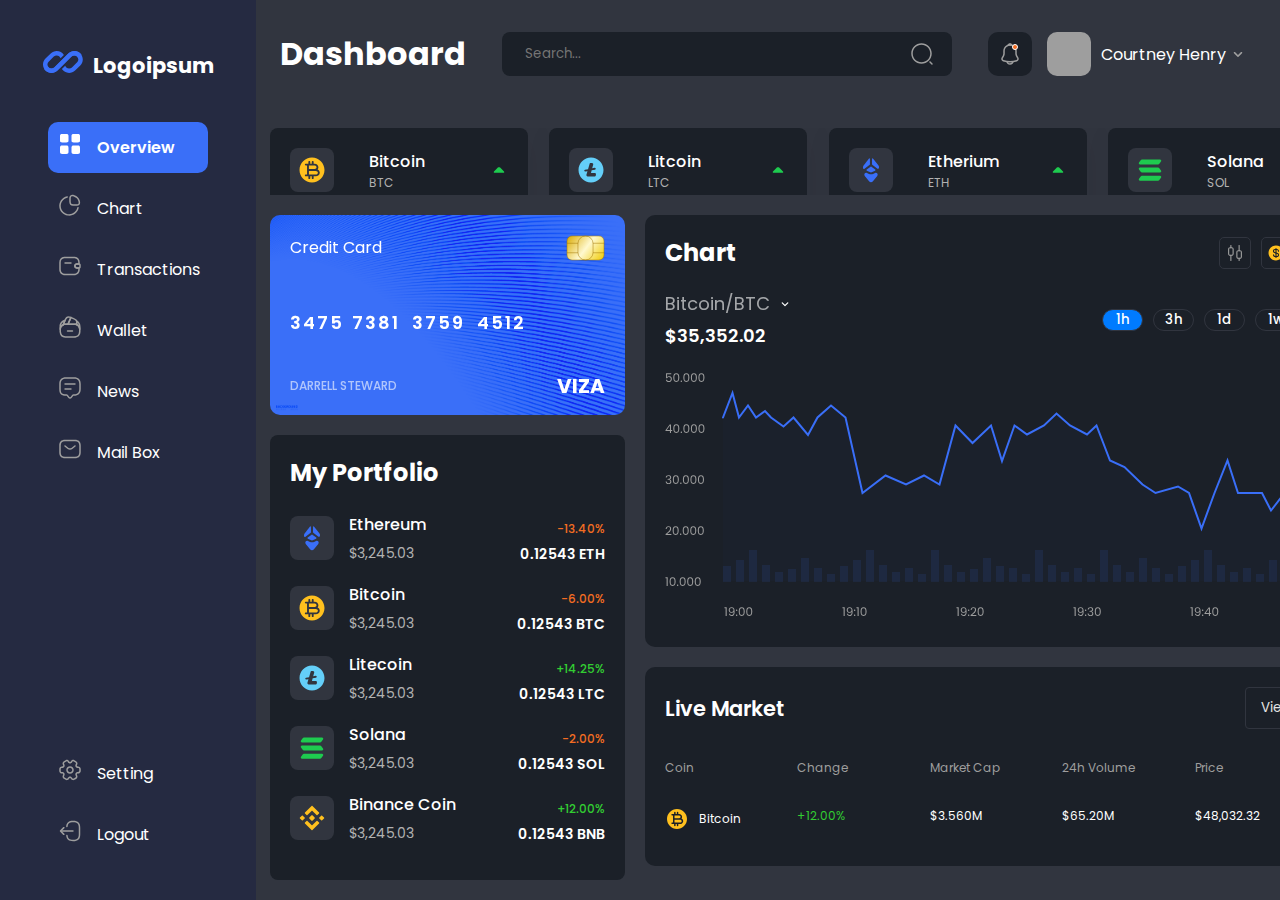
==== commit a490ff16: "add inter font" ====
--- a/index.html
+++ b/index.html
@@ -8,6 +8,9 @@
     <link rel="preconnect" href="https://fonts.gstatic.com" crossorigin>
     <link href="https://fonts.googleapis.com/css2?family=Poppins:ital,wght@0,100;0,200;0,300;0,400;0,500;0,600;0,700;0,800;0,900;1,100;1,200;1,300;1,400;1,500;1,600;1,700;1,800;1,900&display=swap" rel="stylesheet">
     <link rel="stylesheet" href="css/style.css">
+    <link rel="preconnect" href="https://fonts.googleapis.com">
+    <link rel="preconnect" href="https://fonts.gstatic.com" crossorigin>
+    <link href="https://fonts.googleapis.com/css2?family=Inter:wght@100..900&display=swap" rel="stylesheet">
 </head>
 <body>
     <div class="container">
--- a/css/style.css
+++ b/css/style.css
@@ -58,8 +58,10 @@
     margin-top: 10px;
     font-size: 21px;
     display: flex;
+    font-weight: 700;
     justify-items: center;
     gap: 10px;
+    font-family: "Inter", sans-serif;
     justify-content: center;
 }
 
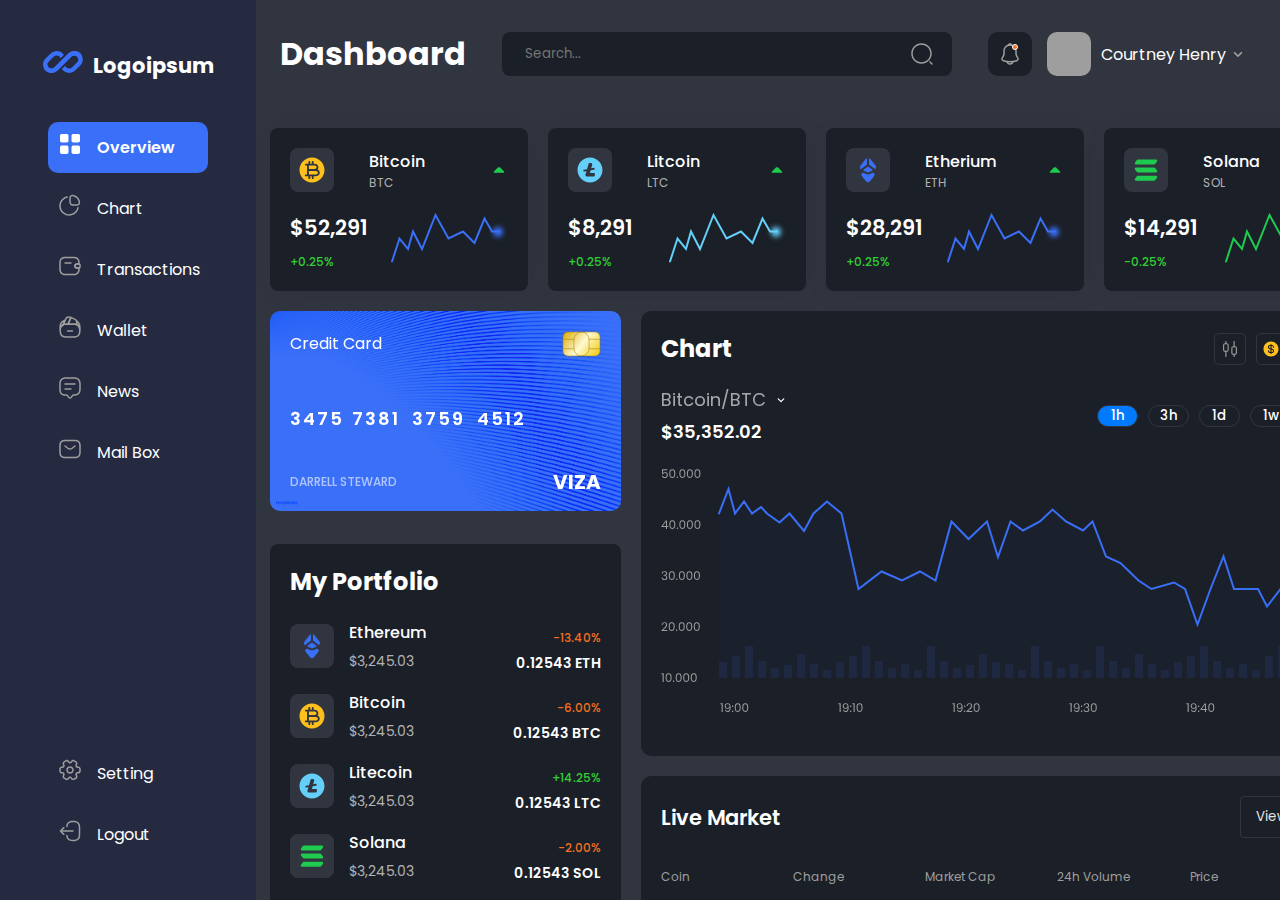
==== commit 54512128: "final" ====
--- a/index.html
+++ b/index.html
@@ -193,241 +193,247 @@
                     <div class="box box8">Live Market</div> -->
                 </div>
                 <div class="profile-container">
-                    <div class="row port">
-                        <div class="card credit-card">
-                            <div class="card-style">
-                                <img src="./images/card-style.png" alt="credit card front style" />
-                            </div>
-                            <div class="card-details">
-                                <div class="card-top">
-                                    <div><span>Credit Card</span></div>
-                                    <div>
-                                        <img src="icons/card-chip.svg" alt="Card Chip icon" />
-                                    </div>
-                                </div>
-                                <div class="card-middle">
-                                    <div><span>3475</span><span>7381</span> <span>3759</span> <span>4512</span></div>
-                                </div>
-                                <div class="card-bottom">
-                                    <div class="card-holder">
-                                        <span>Darrell Steward</span>
-                                    </div>
-                                    <div class="card-brand">
-                                        <span>VIZA</span>
-                                    </div>
-                                </div>
-                            </div>
-                        </div>
-                        <div class="portfolio-card">
-                            <div class="portfolio-header">My Portfolio</div>
-                            <div class="portfolio-item">
-                                <div class="crypto-icon ethereum">
-                                    <img src="./icons/etherium.svg" alt="Ethereum Icon" />
-                                </div>
-                                <div class="crypto-details">
-                                    <div class="crypto-name">Ethereum</div>
-                                    <div class="crypto-value">$3,245.03</div>
-                                </div>
-                                <div class="crypto-amount">
-                                    <div class="crypto-change negative">-13.40%</div>
-                                    <div class="crypto-quantity">0.12543 ETH</div>
-                                </div>
-                            </div>
-                            <div class="portfolio-item">
-                                <div class="crypto-icon bitcoin">
-                                    <img src="./icons/bitcoin.svg" alt="Bitcoin Icon" />
-                                </div>
-                                <div class="crypto-details">
-                                    <div class="crypto-name">Bitcoin</div>
-                                    <div class="crypto-value">$3,245.03</div>
-                                </div>
-                                <div class="crypto-amount">
-                                    <div class="crypto-change negative">-6.00%</div>
-                                    <div class="crypto-quantity">0.12543 BTC</div>
-                                </div>
-                            </div>
-                            <div class="portfolio-item">
-                                <div class="crypto-icon litecoin">
-                                    <img src="./icons/litcoin.svg" alt="Litcoin Icon" />
-                                </div>
-                                <div class="crypto-details">
-                                    <div class="crypto-name">Litecoin</div>
-                                    <div class="crypto-value">$3,245.03</div>
-                                </div>
-                                <div class="crypto-amount">
-                                    <div class="crypto-change positive">+14.25%</div>
-                                    <div class="crypto-quantity">0.12543 LTC</div>
-                                </div>
-                            </div>
-                            <div class="portfolio-item">
-                                <div class="crypto-icon solana">
-                                    <img src="./icons/solana.svg" alt="Solana Icon" />
-                                </div>
-                                <div class="crypto-details">
-                                    <div class="crypto-name">Solana</div>
-                                    <div class="crypto-value">$3,245.03</div>
-                                </div>
-                                <div class="crypto-amount">
-                                    <div class="crypto-change negative">-2.00%</div>
-                                    <div class="crypto-quantity">0.12543 SOL</div>
-                                </div>
-                            </div>
-                            <div class="portfolio-item">
-                                <div class="crypto-icon binance-coin">
-                                    <img src="./icons/binance-coin.svg" alt="Binance Coin Icon" />
-                                </div>
-                                <div class="crypto-details">
-                                    <div class="crypto-name">Binance Coin</div>
-                                    <div class="crypto-value">$3,245.03</div>
-                                </div>
-                                <div class="crypto-amount">
-                                    <div class="crypto-change positive">+12.00%</div>
-                                    <div class="crypto-quantity">0.12543 BNB</div>
-                                </div>
-                            </div>
-                        </div>
-                    </div>
-                    <div class="row market-chart">
-                        <div class="card main-chart">
-                            <div class="chart-header">
-                                <div class="chart-title">Chart</div>
-                                <div class="chart-controls">
-                                    <div class="cadle">
-                                        <img src="icons/candle.svg" alt="Cadle icon">
-                                    </div>
-                                    <div class="currency">
-                                        <img src="icons/usd.svg" alt="USD icon" />
-                                        <span>USD</span>
-                                        <img src="icons/arrow-down.svg" alt="arrow down icon" />
-                                    </button>
-                                    </div>
-                                </div>
-                            </div>
-                            <div class="chart-details">
-                                <div class="crypto-select">
-                                    <div>
-                                        <span>Bitcoin/BTC</span>
-                                            <svg class="dropdown-icon" width="18" height="19" viewBox="0 0 18 19" fill="none" xmlns="http://www.w3.org/2000/svg">
-                                                <path d="M9.00012 11.6825C8.85762 11.6825 8.71512 11.63 8.60262 11.5175L5.95512 8.86999C5.73762 8.65249 5.73762 8.29249 5.95512 8.07499C6.17262 7.85749 6.53262 7.85749 6.75012 8.07499L9.00012 10.325L11.2501 8.07499C11.4676 7.85749 11.8276 7.85749 12.0451 8.07499C12.2626 8.29249 12.2626 8.65249 12.0451 8.86999L9.39762 11.5175C9.28512 11.63 9.14262 11.6825 9.00012 11.6825Z" fill="white"/>
-                                                </svg>                                                
-
-                                    </div>
-                                    <span>
-                                        $35,352.02
-                                    </span>
-                                </div>
-                                <div class="time-range">
-                                    <button class="time-button active">1h</button>
-                                    <button class="time-button">3h</button>
-                                    <button class="time-button">1d</button>
-                                    <button class="time-button">1w</button>
-                                    <button class="time-button">1m</button>
-                                </div>
-                            </div>
-                            <div class="details-chart">
-                                <svg width="682" height="251" viewBox="0 0 682 251" fill="none" xmlns="http://www.w3.org/2000/svg">
-                                    <path d="M58 48.5L67.5 24L74 48.5L83 36.5L91 48.5L100 42L106 48.5L118.5 57.5L128.5 48.5L143 66L152.5 48.5L166 36.5L180.5 48.5L197.5 124L220.5 106.5L241 115.5L259 106.5L274.5 115.5L290.5 56.5L307.5 74L326 56.5L337 92L349.5 56.5L362 65.5L379 56.5L391.5 44.5L405 56.5L422 65.5L431.5 56.5L445 91.5L459.5 98L477.5 115.5L490.5 124L513 117.5L524 124L536.5 159.5L549.5 124L562.5 91.5L573 124H597L606 141.5L619.5 124L639 99.5L655.5 124L668 159.5L681 124" stroke="#3A6FF8" stroke-width="2" stroke-linecap="round"/>
-                                    <path opacity="0.02" d="M67.5 24L58 48.5V212H681V124L668 159.5L655.5 124L639 99.5L619.5 124L606 141.5L597 124H573L562.5 91.5L549.5 124L536.5 159.5L524 124L513 117.5L490.5 124L477.5 115.5L459.5 98L445 91.5L431.5 56.5L422 65.5L405 56.5L391.5 44.5L379 56.5L362 65.5L349.5 56.5L337 92L326 56.5L307.5 74L290.5 56.5L274.5 115.5L259 106.5L241 115.5L220.5 106.5L197.5 124L180.5 48.5L166 36.5L152.5 48.5L143 66L128.5 48.5L118.5 57.5L106 48.5L100 42L91 48.5L83 36.5L74 48.5L67.5 24Z" fill="#3A6FF8"/>
-                                    <path d="M59.456 239.32V238.324H61.712V247H60.608V239.32H59.456ZM64.9918 244.672C65.0718 245.128 65.2558 245.48 65.5438 245.728C65.8398 245.976 66.2358 246.1 66.7318 246.1C67.3958 246.1 67.8838 245.84 68.1958 245.32C68.5158 244.8 68.6678 243.924 68.6518 242.692C68.4838 243.052 68.2038 243.336 67.8118 243.544C67.4198 243.744 66.9838 243.844 66.5038 243.844C65.9678 243.844 65.4878 243.736 65.0638 243.52C64.6478 243.296 64.3198 242.972 64.0798 242.548C63.8398 242.124 63.7198 241.612 63.7198 241.012C63.7198 240.156 63.9678 239.468 64.4638 238.948C64.9598 238.42 65.6638 238.156 66.5758 238.156C67.6958 238.156 68.4798 238.52 68.9278 239.248C69.3838 239.976 69.6118 241.06 69.6118 242.5C69.6118 243.508 69.5198 244.34 69.3358 244.996C69.1598 245.652 68.8558 246.152 68.4238 246.496C67.9998 246.84 67.4158 247.012 66.6718 247.012C65.8558 247.012 65.2198 246.792 64.7638 246.352C64.3078 245.912 64.0478 245.352 63.9838 244.672H64.9918ZM66.6838 242.92C67.2198 242.92 67.6598 242.756 68.0038 242.428C68.3478 242.092 68.5198 241.64 68.5198 241.072C68.5198 240.472 68.3518 239.988 68.0158 239.62C67.6798 239.252 67.2078 239.068 66.5998 239.068C66.0398 239.068 65.5918 239.244 65.2558 239.596C64.9278 239.948 64.7638 240.412 64.7638 240.988C64.7638 241.572 64.9278 242.04 65.2558 242.392C65.5838 242.744 66.0598 242.92 66.6838 242.92ZM71.6743 247.072C71.4663 247.072 71.2903 247 71.1463 246.856C71.0023 246.712 70.9303 246.536 70.9303 246.328C70.9303 246.12 71.0023 245.944 71.1463 245.8C71.2903 245.656 71.4663 245.584 71.6743 245.584C71.8743 245.584 72.0423 245.656 72.1783 245.8C72.3223 245.944 72.3943 246.12 72.3943 246.328C72.3943 246.536 72.3223 246.712 72.1783 246.856C72.0423 247 71.8743 247.072 71.6743 247.072ZM71.6743 241.936C71.4663 241.936 71.2903 241.864 71.1463 241.72C71.0023 241.576 70.9303 241.4 70.9303 241.192C70.9303 240.984 71.0023 240.808 71.1463 240.664C71.2903 240.52 71.4663 240.448 71.6743 240.448C71.8743 240.448 72.0423 240.52 72.1783 240.664C72.3223 240.808 72.3943 240.984 72.3943 241.192C72.3943 241.4 72.3223 241.576 72.1783 241.72C72.0423 241.864 71.8743 241.936 71.6743 241.936ZM73.701 242.572C73.701 241.196 73.925 240.124 74.373 239.356C74.821 238.58 75.605 238.192 76.725 238.192C77.837 238.192 78.617 238.58 79.065 239.356C79.513 240.124 79.737 241.196 79.737 242.572C79.737 243.972 79.513 245.06 79.065 245.836C78.617 246.612 77.837 247 76.725 247C75.605 247 74.821 246.612 74.373 245.836C73.925 245.06 73.701 243.972 73.701 242.572ZM78.657 242.572C78.657 241.876 78.609 241.288 78.513 240.808C78.425 240.32 78.237 239.928 77.949 239.632C77.669 239.336 77.261 239.188 76.725 239.188C76.181 239.188 75.765 239.336 75.477 239.632C75.197 239.928 75.009 240.32 74.913 240.808C74.825 241.288 74.781 241.876 74.781 242.572C74.781 243.292 74.825 243.896 74.913 244.384C75.009 244.872 75.197 245.264 75.477 245.56C75.765 245.856 76.181 246.004 76.725 246.004C77.261 246.004 77.669 245.856 77.949 245.56C78.237 245.264 78.425 244.872 78.513 244.384C78.609 243.896 78.657 243.292 78.657 242.572ZM81.2362 242.572C81.2362 241.196 81.4602 240.124 81.9082 239.356C82.3562 238.58 83.1402 238.192 84.2602 238.192C85.3722 238.192 86.1522 238.58 86.6002 239.356C87.0482 240.124 87.2722 241.196 87.2722 242.572C87.2722 243.972 87.0482 245.06 86.6002 245.836C86.1522 246.612 85.3722 247 84.2602 247C83.1402 247 82.3562 246.612 81.9082 245.836C81.4602 245.06 81.2362 243.972 81.2362 242.572ZM86.1922 242.572C86.1922 241.876 86.1442 241.288 86.0482 240.808C85.9602 240.32 85.7722 239.928 85.4842 239.632C85.2042 239.336 84.7962 239.188 84.2602 239.188C83.7162 239.188 83.3002 239.336 83.0122 239.632C82.7322 239.928 82.5442 240.32 82.4482 240.808C82.3602 241.288 82.3162 241.876 82.3162 242.572C82.3162 243.292 82.3602 243.896 82.4482 244.384C82.5442 244.872 82.7322 245.264 83.0122 245.56C83.3002 245.856 83.7162 246.004 84.2602 246.004C84.7962 246.004 85.2042 245.856 85.4842 245.56C85.7722 245.264 85.9602 244.872 86.0482 244.384C86.1442 243.896 86.1922 243.292 86.1922 242.572Z" fill="#9E9E9E"/>
-                                    <path d="M177.456 239.32V238.324H179.712V247H178.608V239.32H177.456ZM182.992 244.672C183.072 245.128 183.256 245.48 183.544 245.728C183.84 245.976 184.236 246.1 184.732 246.1C185.396 246.1 185.884 245.84 186.196 245.32C186.516 244.8 186.668 243.924 186.652 242.692C186.484 243.052 186.204 243.336 185.812 243.544C185.42 243.744 184.984 243.844 184.504 243.844C183.968 243.844 183.488 243.736 183.064 243.52C182.648 243.296 182.32 242.972 182.08 242.548C181.84 242.124 181.72 241.612 181.72 241.012C181.72 240.156 181.968 239.468 182.464 238.948C182.96 238.42 183.664 238.156 184.576 238.156C185.696 238.156 186.48 238.52 186.928 239.248C187.384 239.976 187.612 241.06 187.612 242.5C187.612 243.508 187.52 244.34 187.336 244.996C187.16 245.652 186.856 246.152 186.424 246.496C186 246.84 185.416 247.012 184.672 247.012C183.856 247.012 183.22 246.792 182.764 246.352C182.308 245.912 182.048 245.352 181.984 244.672H182.992ZM184.684 242.92C185.22 242.92 185.66 242.756 186.004 242.428C186.348 242.092 186.52 241.64 186.52 241.072C186.52 240.472 186.352 239.988 186.016 239.62C185.68 239.252 185.208 239.068 184.6 239.068C184.04 239.068 183.592 239.244 183.256 239.596C182.928 239.948 182.764 240.412 182.764 240.988C182.764 241.572 182.928 242.04 183.256 242.392C183.584 242.744 184.06 242.92 184.684 242.92ZM189.674 247.072C189.466 247.072 189.29 247 189.146 246.856C189.002 246.712 188.93 246.536 188.93 246.328C188.93 246.12 189.002 245.944 189.146 245.8C189.29 245.656 189.466 245.584 189.674 245.584C189.874 245.584 190.042 245.656 190.178 245.8C190.322 245.944 190.394 246.12 190.394 246.328C190.394 246.536 190.322 246.712 190.178 246.856C190.042 247 189.874 247.072 189.674 247.072ZM189.674 241.936C189.466 241.936 189.29 241.864 189.146 241.72C189.002 241.576 188.93 241.4 188.93 241.192C188.93 240.984 189.002 240.808 189.146 240.664C189.29 240.52 189.466 240.448 189.674 240.448C189.874 240.448 190.042 240.52 190.178 240.664C190.322 240.808 190.394 240.984 190.394 241.192C190.394 241.4 190.322 241.576 190.178 241.72C190.042 241.864 189.874 241.936 189.674 241.936ZM191.413 239.32V238.324H193.669V247H192.565V239.32H191.413ZM195.545 242.572C195.545 241.196 195.769 240.124 196.217 239.356C196.665 238.58 197.449 238.192 198.569 238.192C199.681 238.192 200.461 238.58 200.909 239.356C201.357 240.124 201.581 241.196 201.581 242.572C201.581 243.972 201.357 245.06 200.909 245.836C200.461 246.612 199.681 247 198.569 247C197.449 247 196.665 246.612 196.217 245.836C195.769 245.06 195.545 243.972 195.545 242.572ZM200.501 242.572C200.501 241.876 200.453 241.288 200.357 240.808C200.269 240.32 200.081 239.928 199.793 239.632C199.513 239.336 199.105 239.188 198.569 239.188C198.025 239.188 197.609 239.336 197.321 239.632C197.041 239.928 196.853 240.32 196.757 240.808C196.669 241.288 196.625 241.876 196.625 242.572C196.625 243.292 196.669 243.896 196.757 244.384C196.853 244.872 197.041 245.264 197.321 245.56C197.609 245.856 198.025 246.004 198.569 246.004C199.105 246.004 199.513 245.856 199.793 245.56C200.081 245.264 200.269 244.872 200.357 244.384C200.453 243.896 200.501 243.292 200.501 242.572Z" fill="#9E9E9E"/>
-                                    <path d="M291.456 239.32V238.324H293.712V247H292.608V239.32H291.456ZM296.992 244.672C297.072 245.128 297.256 245.48 297.544 245.728C297.84 245.976 298.236 246.1 298.732 246.1C299.396 246.1 299.884 245.84 300.196 245.32C300.516 244.8 300.668 243.924 300.652 242.692C300.484 243.052 300.204 243.336 299.812 243.544C299.42 243.744 298.984 243.844 298.504 243.844C297.968 243.844 297.488 243.736 297.064 243.52C296.648 243.296 296.32 242.972 296.08 242.548C295.84 242.124 295.72 241.612 295.72 241.012C295.72 240.156 295.968 239.468 296.464 238.948C296.96 238.42 297.664 238.156 298.576 238.156C299.696 238.156 300.48 238.52 300.928 239.248C301.384 239.976 301.612 241.06 301.612 242.5C301.612 243.508 301.52 244.34 301.336 244.996C301.16 245.652 300.856 246.152 300.424 246.496C300 246.84 299.416 247.012 298.672 247.012C297.856 247.012 297.22 246.792 296.764 246.352C296.308 245.912 296.048 245.352 295.984 244.672H296.992ZM298.684 242.92C299.22 242.92 299.66 242.756 300.004 242.428C300.348 242.092 300.52 241.64 300.52 241.072C300.52 240.472 300.352 239.988 300.016 239.62C299.68 239.252 299.208 239.068 298.6 239.068C298.04 239.068 297.592 239.244 297.256 239.596C296.928 239.948 296.764 240.412 296.764 240.988C296.764 241.572 296.928 242.04 297.256 242.392C297.584 242.744 298.06 242.92 298.684 242.92ZM303.674 247.072C303.466 247.072 303.29 247 303.146 246.856C303.002 246.712 302.93 246.536 302.93 246.328C302.93 246.12 303.002 245.944 303.146 245.8C303.29 245.656 303.466 245.584 303.674 245.584C303.874 245.584 304.042 245.656 304.178 245.8C304.322 245.944 304.394 246.12 304.394 246.328C304.394 246.536 304.322 246.712 304.178 246.856C304.042 247 303.874 247.072 303.674 247.072ZM303.674 241.936C303.466 241.936 303.29 241.864 303.146 241.72C303.002 241.576 302.93 241.4 302.93 241.192C302.93 240.984 303.002 240.808 303.146 240.664C303.29 240.52 303.466 240.448 303.674 240.448C303.874 240.448 304.042 240.52 304.178 240.664C304.322 240.808 304.394 240.984 304.394 241.192C304.394 241.4 304.322 241.576 304.178 241.72C304.042 241.864 303.874 241.936 303.674 241.936ZM305.569 246.124C306.585 245.308 307.381 244.64 307.957 244.12C308.533 243.592 309.017 243.044 309.409 242.476C309.809 241.9 310.009 241.336 310.009 240.784C310.009 240.264 309.881 239.856 309.625 239.56C309.377 239.256 308.973 239.104 308.413 239.104C307.869 239.104 307.445 239.276 307.141 239.62C306.845 239.956 306.685 240.408 306.661 240.976H305.605C305.637 240.08 305.909 239.388 306.421 238.9C306.933 238.412 307.593 238.168 308.401 238.168C309.225 238.168 309.877 238.396 310.357 238.852C310.845 239.308 311.089 239.936 311.089 240.736C311.089 241.4 310.889 242.048 310.489 242.68C310.097 243.304 309.649 243.856 309.145 244.336C308.641 244.808 307.997 245.36 307.213 245.992H311.341V246.904H305.569V246.124ZM312.603 242.572C312.603 241.196 312.827 240.124 313.275 239.356C313.723 238.58 314.507 238.192 315.627 238.192C316.739 238.192 317.519 238.58 317.967 239.356C318.415 240.124 318.639 241.196 318.639 242.572C318.639 243.972 318.415 245.06 317.967 245.836C317.519 246.612 316.739 247 315.627 247C314.507 247 313.723 246.612 313.275 245.836C312.827 245.06 312.603 243.972 312.603 242.572ZM317.559 242.572C317.559 241.876 317.511 241.288 317.415 240.808C317.327 240.32 317.139 239.928 316.851 239.632C316.571 239.336 316.163 239.188 315.627 239.188C315.083 239.188 314.667 239.336 314.379 239.632C314.099 239.928 313.911 240.32 313.815 240.808C313.727 241.288 313.683 241.876 313.683 242.572C313.683 243.292 313.727 243.896 313.815 244.384C313.911 244.872 314.099 245.264 314.379 245.56C314.667 245.856 315.083 246.004 315.627 246.004C316.163 246.004 316.571 245.856 316.851 245.56C317.139 245.264 317.327 244.872 317.415 244.384C317.511 243.896 317.559 243.292 317.559 242.572Z" fill="#9E9E9E"/>
-                                    <path d="M408.456 239.32V238.324H410.712V247H409.608V239.32H408.456ZM413.992 244.672C414.072 245.128 414.256 245.48 414.544 245.728C414.84 245.976 415.236 246.1 415.732 246.1C416.396 246.1 416.884 245.84 417.196 245.32C417.516 244.8 417.668 243.924 417.652 242.692C417.484 243.052 417.204 243.336 416.812 243.544C416.42 243.744 415.984 243.844 415.504 243.844C414.968 243.844 414.488 243.736 414.064 243.52C413.648 243.296 413.32 242.972 413.08 242.548C412.84 242.124 412.72 241.612 412.72 241.012C412.72 240.156 412.968 239.468 413.464 238.948C413.96 238.42 414.664 238.156 415.576 238.156C416.696 238.156 417.48 238.52 417.928 239.248C418.384 239.976 418.612 241.06 418.612 242.5C418.612 243.508 418.52 244.34 418.336 244.996C418.16 245.652 417.856 246.152 417.424 246.496C417 246.84 416.416 247.012 415.672 247.012C414.856 247.012 414.22 246.792 413.764 246.352C413.308 245.912 413.048 245.352 412.984 244.672H413.992ZM415.684 242.92C416.22 242.92 416.66 242.756 417.004 242.428C417.348 242.092 417.52 241.64 417.52 241.072C417.52 240.472 417.352 239.988 417.016 239.62C416.68 239.252 416.208 239.068 415.6 239.068C415.04 239.068 414.592 239.244 414.256 239.596C413.928 239.948 413.764 240.412 413.764 240.988C413.764 241.572 413.928 242.04 414.256 242.392C414.584 242.744 415.06 242.92 415.684 242.92ZM420.674 247.072C420.466 247.072 420.29 247 420.146 246.856C420.002 246.712 419.93 246.536 419.93 246.328C419.93 246.12 420.002 245.944 420.146 245.8C420.29 245.656 420.466 245.584 420.674 245.584C420.874 245.584 421.042 245.656 421.178 245.8C421.322 245.944 421.394 246.12 421.394 246.328C421.394 246.536 421.322 246.712 421.178 246.856C421.042 247 420.874 247.072 420.674 247.072ZM420.674 241.936C420.466 241.936 420.29 241.864 420.146 241.72C420.002 241.576 419.93 241.4 419.93 241.192C419.93 240.984 420.002 240.808 420.146 240.664C420.29 240.52 420.466 240.448 420.674 240.448C420.874 240.448 421.042 240.52 421.178 240.664C421.322 240.808 421.394 240.984 421.394 241.192C421.394 241.4 421.322 241.576 421.178 241.72C421.042 241.864 420.874 241.936 420.674 241.936ZM422.677 240.508C422.733 239.772 423.017 239.196 423.529 238.78C424.041 238.364 424.705 238.156 425.521 238.156C426.065 238.156 426.533 238.256 426.925 238.456C427.325 238.648 427.625 238.912 427.825 239.248C428.033 239.584 428.137 239.964 428.137 240.388C428.137 240.884 427.993 241.312 427.705 241.672C427.425 242.032 427.057 242.264 426.601 242.368V242.428C427.121 242.556 427.533 242.808 427.837 243.184C428.141 243.56 428.293 244.052 428.293 244.66C428.293 245.116 428.189 245.528 427.981 245.896C427.773 246.256 427.461 246.54 427.045 246.748C426.629 246.956 426.129 247.06 425.545 247.06C424.697 247.06 424.001 246.84 423.457 246.4C422.913 245.952 422.609 245.32 422.545 244.504H423.601C423.657 244.984 423.853 245.376 424.189 245.68C424.525 245.984 424.973 246.136 425.533 246.136C426.093 246.136 426.517 245.992 426.805 245.704C427.101 245.408 427.249 245.028 427.249 244.564C427.249 243.964 427.049 243.532 426.649 243.268C426.249 243.004 425.645 242.872 424.837 242.872H424.561V241.96H424.849C425.585 241.952 426.141 241.832 426.517 241.6C426.893 241.36 427.081 240.992 427.081 240.496C427.081 240.072 426.941 239.732 426.661 239.476C426.389 239.22 425.997 239.092 425.485 239.092C424.989 239.092 424.589 239.22 424.285 239.476C423.981 239.732 423.801 240.076 423.745 240.508H422.677ZM429.767 242.572C429.767 241.196 429.991 240.124 430.439 239.356C430.887 238.58 431.671 238.192 432.791 238.192C433.903 238.192 434.683 238.58 435.131 239.356C435.579 240.124 435.803 241.196 435.803 242.572C435.803 243.972 435.579 245.06 435.131 245.836C434.683 246.612 433.903 247 432.791 247C431.671 247 430.887 246.612 430.439 245.836C429.991 245.06 429.767 243.972 429.767 242.572ZM434.723 242.572C434.723 241.876 434.675 241.288 434.579 240.808C434.491 240.32 434.303 239.928 434.015 239.632C433.735 239.336 433.327 239.188 432.791 239.188C432.247 239.188 431.831 239.336 431.543 239.632C431.263 239.928 431.075 240.32 430.979 240.808C430.891 241.288 430.847 241.876 430.847 242.572C430.847 243.292 430.891 243.896 430.979 244.384C431.075 244.872 431.263 245.264 431.543 245.56C431.831 245.856 432.247 246.004 432.791 246.004C433.327 246.004 433.735 245.856 434.015 245.56C434.303 245.264 434.491 244.872 434.579 244.384C434.675 243.896 434.723 243.292 434.723 242.572Z" fill="#9E9E9E"/>
-                                    <path d="M525.456 239.32V238.324H527.712V247H526.608V239.32H525.456ZM530.992 244.672C531.072 245.128 531.256 245.48 531.544 245.728C531.84 245.976 532.236 246.1 532.732 246.1C533.396 246.1 533.884 245.84 534.196 245.32C534.516 244.8 534.668 243.924 534.652 242.692C534.484 243.052 534.204 243.336 533.812 243.544C533.42 243.744 532.984 243.844 532.504 243.844C531.968 243.844 531.488 243.736 531.064 243.52C530.648 243.296 530.32 242.972 530.08 242.548C529.84 242.124 529.72 241.612 529.72 241.012C529.72 240.156 529.968 239.468 530.464 238.948C530.96 238.42 531.664 238.156 532.576 238.156C533.696 238.156 534.48 238.52 534.928 239.248C535.384 239.976 535.612 241.06 535.612 242.5C535.612 243.508 535.52 244.34 535.336 244.996C535.16 245.652 534.856 246.152 534.424 246.496C534 246.84 533.416 247.012 532.672 247.012C531.856 247.012 531.22 246.792 530.764 246.352C530.308 245.912 530.048 245.352 529.984 244.672H530.992ZM532.684 242.92C533.22 242.92 533.66 242.756 534.004 242.428C534.348 242.092 534.52 241.64 534.52 241.072C534.52 240.472 534.352 239.988 534.016 239.62C533.68 239.252 533.208 239.068 532.6 239.068C532.04 239.068 531.592 239.244 531.256 239.596C530.928 239.948 530.764 240.412 530.764 240.988C530.764 241.572 530.928 242.04 531.256 242.392C531.584 242.744 532.06 242.92 532.684 242.92ZM537.674 247.072C537.466 247.072 537.29 247 537.146 246.856C537.002 246.712 536.93 246.536 536.93 246.328C536.93 246.12 537.002 245.944 537.146 245.8C537.29 245.656 537.466 245.584 537.674 245.584C537.874 245.584 538.042 245.656 538.178 245.8C538.322 245.944 538.394 246.12 538.394 246.328C538.394 246.536 538.322 246.712 538.178 246.856C538.042 247 537.874 247.072 537.674 247.072ZM537.674 241.936C537.466 241.936 537.29 241.864 537.146 241.72C537.002 241.576 536.93 241.4 536.93 241.192C536.93 240.984 537.002 240.808 537.146 240.664C537.29 240.52 537.466 240.448 537.674 240.448C537.874 240.448 538.042 240.52 538.178 240.664C538.322 240.808 538.394 240.984 538.394 241.192C538.394 241.4 538.322 241.576 538.178 241.72C538.042 241.864 537.874 241.936 537.674 241.936ZM539.437 245.068V244.24L543.649 238.408H544.957V244.12H546.157V245.068H544.957V247H543.877V245.068H539.437ZM543.925 239.548L540.697 244.12H543.925V239.548ZM547.248 242.572C547.248 241.196 547.472 240.124 547.92 239.356C548.368 238.58 549.152 238.192 550.272 238.192C551.384 238.192 552.164 238.58 552.612 239.356C553.06 240.124 553.284 241.196 553.284 242.572C553.284 243.972 553.06 245.06 552.612 245.836C552.164 246.612 551.384 247 550.272 247C549.152 247 548.368 246.612 547.92 245.836C547.472 245.06 547.248 243.972 547.248 242.572ZM552.204 242.572C552.204 241.876 552.156 241.288 552.06 240.808C551.972 240.32 551.784 239.928 551.496 239.632C551.216 239.336 550.808 239.188 550.272 239.188C549.728 239.188 549.312 239.336 549.024 239.632C548.744 239.928 548.556 240.32 548.46 240.808C548.372 241.288 548.328 241.876 548.328 242.572C548.328 243.292 548.372 243.896 548.46 244.384C548.556 244.872 548.744 245.264 549.024 245.56C549.312 245.856 549.728 246.004 550.272 246.004C550.808 246.004 551.216 245.856 551.496 245.56C551.784 245.264 551.972 244.872 552.06 244.384C552.156 243.896 552.204 243.292 552.204 242.572Z" fill="#9E9E9E"/>
-                                    <path d="M643.456 239.32V238.324H645.712V247H644.608V239.32H643.456ZM648.992 244.672C649.072 245.128 649.256 245.48 649.544 245.728C649.84 245.976 650.236 246.1 650.732 246.1C651.396 246.1 651.884 245.84 652.196 245.32C652.516 244.8 652.668 243.924 652.652 242.692C652.484 243.052 652.204 243.336 651.812 243.544C651.42 243.744 650.984 243.844 650.504 243.844C649.968 243.844 649.488 243.736 649.064 243.52C648.648 243.296 648.32 242.972 648.08 242.548C647.84 242.124 647.72 241.612 647.72 241.012C647.72 240.156 647.968 239.468 648.464 238.948C648.96 238.42 649.664 238.156 650.576 238.156C651.696 238.156 652.48 238.52 652.928 239.248C653.384 239.976 653.612 241.06 653.612 242.5C653.612 243.508 653.52 244.34 653.336 244.996C653.16 245.652 652.856 246.152 652.424 246.496C652 246.84 651.416 247.012 650.672 247.012C649.856 247.012 649.22 246.792 648.764 246.352C648.308 245.912 648.048 245.352 647.984 244.672H648.992ZM650.684 242.92C651.22 242.92 651.66 242.756 652.004 242.428C652.348 242.092 652.52 241.64 652.52 241.072C652.52 240.472 652.352 239.988 652.016 239.62C651.68 239.252 651.208 239.068 650.6 239.068C650.04 239.068 649.592 239.244 649.256 239.596C648.928 239.948 648.764 240.412 648.764 240.988C648.764 241.572 648.928 242.04 649.256 242.392C649.584 242.744 650.06 242.92 650.684 242.92ZM655.674 247.072C655.466 247.072 655.29 247 655.146 246.856C655.002 246.712 654.93 246.536 654.93 246.328C654.93 246.12 655.002 245.944 655.146 245.8C655.29 245.656 655.466 245.584 655.674 245.584C655.874 245.584 656.042 245.656 656.178 245.8C656.322 245.944 656.394 246.12 656.394 246.328C656.394 246.536 656.322 246.712 656.178 246.856C656.042 247 655.874 247.072 655.674 247.072ZM655.674 241.936C655.466 241.936 655.29 241.864 655.146 241.72C655.002 241.576 654.93 241.4 654.93 241.192C654.93 240.984 655.002 240.808 655.146 240.664C655.29 240.52 655.466 240.448 655.674 240.448C655.874 240.448 656.042 240.52 656.178 240.664C656.322 240.808 656.394 240.984 656.394 241.192C656.394 241.4 656.322 241.576 656.178 241.72C656.042 241.864 655.874 241.936 655.674 241.936ZM663.233 239.272H659.021V242.008C659.205 241.752 659.477 241.544 659.837 241.384C660.197 241.216 660.585 241.132 661.001 241.132C661.665 241.132 662.205 241.272 662.621 241.552C663.037 241.824 663.333 242.18 663.509 242.62C663.693 243.052 663.785 243.512 663.785 244C663.785 244.576 663.677 245.092 663.461 245.548C663.245 246.004 662.913 246.364 662.465 246.628C662.025 246.892 661.477 247.024 660.821 247.024C659.981 247.024 659.301 246.808 658.781 246.376C658.261 245.944 657.945 245.368 657.833 244.648H658.901C659.005 245.104 659.225 245.46 659.561 245.716C659.897 245.972 660.321 246.1 660.833 246.1C661.465 246.1 661.941 245.912 662.261 245.536C662.581 245.152 662.741 244.648 662.741 244.024C662.741 243.4 662.581 242.92 662.261 242.584C661.941 242.24 661.469 242.068 660.845 242.068C660.421 242.068 660.049 242.172 659.729 242.38C659.417 242.58 659.189 242.856 659.045 243.208H658.013V238.312H663.233V239.272ZM665.236 242.572C665.236 241.196 665.46 240.124 665.908 239.356C666.356 238.58 667.14 238.192 668.26 238.192C669.372 238.192 670.152 238.58 670.6 239.356C671.048 240.124 671.272 241.196 671.272 242.572C671.272 243.972 671.048 245.06 670.6 245.836C670.152 246.612 669.372 247 668.26 247C667.14 247 666.356 246.612 665.908 245.836C665.46 245.06 665.236 243.972 665.236 242.572ZM670.192 242.572C670.192 241.876 670.144 241.288 670.048 240.808C669.96 240.32 669.772 239.928 669.484 239.632C669.204 239.336 668.796 239.188 668.26 239.188C667.716 239.188 667.3 239.336 667.012 239.632C666.732 239.928 666.544 240.32 666.448 240.808C666.36 241.288 666.316 241.876 666.316 242.572C666.316 243.292 666.36 243.896 666.448 244.384C666.544 244.872 666.732 245.264 667.012 245.56C667.3 245.856 667.716 246.004 668.26 246.004C668.796 246.004 669.204 245.856 669.484 245.56C669.772 245.264 669.96 244.872 670.048 244.384C670.144 243.896 670.192 243.292 670.192 242.572Z" fill="#9E9E9E"/>
-                                    <path d="M6.276 5.272H2.064V8.008C2.248 7.752 2.52 7.544 2.88 7.384C3.24 7.216 3.628 7.132 4.044 7.132C4.708 7.132 5.248 7.272 5.664 7.552C6.08 7.824 6.376 8.18 6.552 8.62C6.736 9.052 6.828 9.512 6.828 10C6.828 10.576 6.72 11.092 6.504 11.548C6.288 12.004 5.956 12.364 5.508 12.628C5.068 12.892 4.52 13.024 3.864 13.024C3.024 13.024 2.344 12.808 1.824 12.376C1.304 11.944 0.988 11.368 0.876 10.648H1.944C2.048 11.104 2.268 11.46 2.604 11.716C2.94 11.972 3.364 12.1 3.876 12.1C4.508 12.1 4.984 11.912 5.304 11.536C5.624 11.152 5.784 10.648 5.784 10.024C5.784 9.4 5.624 8.92 5.304 8.584C4.984 8.24 4.512 8.068 3.888 8.068C3.464 8.068 3.092 8.172 2.772 8.38C2.46 8.58 2.232 8.856 2.088 9.208H1.056V4.312H6.276V5.272ZM8.27916 8.572C8.27916 7.196 8.50316 6.124 8.95116 5.356C9.39916 4.58 10.1832 4.192 11.3032 4.192C12.4152 4.192 13.1952 4.58 13.6432 5.356C14.0912 6.124 14.3152 7.196 14.3152 8.572C14.3152 9.972 14.0912 11.06 13.6432 11.836C13.1952 12.612 12.4152 13 11.3032 13C10.1832 13 9.39916 12.612 8.95116 11.836C8.50316 11.06 8.27916 9.972 8.27916 8.572ZM13.2352 8.572C13.2352 7.876 13.1872 7.288 13.0912 6.808C13.0032 6.32 12.8152 5.928 12.5272 5.632C12.2472 5.336 11.8392 5.188 11.3032 5.188C10.7592 5.188 10.3432 5.336 10.0552 5.632C9.77516 5.928 9.58716 6.32 9.49116 6.808C9.40316 7.288 9.35916 7.876 9.35916 8.572C9.35916 9.292 9.40316 9.896 9.49116 10.384C9.58716 10.872 9.77516 11.264 10.0552 11.56C10.3432 11.856 10.7592 12.004 11.3032 12.004C11.8392 12.004 12.2472 11.856 12.5272 11.56C12.8152 11.264 13.0032 10.872 13.0912 10.384C13.1872 9.896 13.2352 9.292 13.2352 8.572ZM16.3423 13.072C16.1343 13.072 15.9583 13 15.8143 12.856C15.6703 12.712 15.5983 12.536 15.5983 12.328C15.5983 12.12 15.6703 11.944 15.8143 11.8C15.9583 11.656 16.1343 11.584 16.3423 11.584C16.5423 11.584 16.7103 11.656 16.8463 11.8C16.9903 11.944 17.0623 12.12 17.0623 12.328C17.0623 12.536 16.9903 12.712 16.8463 12.856C16.7103 13 16.5423 13.072 16.3423 13.072ZM18.3338 8.572C18.3338 7.196 18.5578 6.124 19.0058 5.356C19.4538 4.58 20.2378 4.192 21.3578 4.192C22.4698 4.192 23.2498 4.58 23.6978 5.356C24.1458 6.124 24.3698 7.196 24.3698 8.572C24.3698 9.972 24.1458 11.06 23.6978 11.836C23.2498 12.612 22.4698 13 21.3578 13C20.2378 13 19.4538 12.612 19.0058 11.836C18.5578 11.06 18.3338 9.972 18.3338 8.572ZM23.2898 8.572C23.2898 7.876 23.2418 7.288 23.1458 6.808C23.0578 6.32 22.8698 5.928 22.5818 5.632C22.3018 5.336 21.8938 5.188 21.3578 5.188C20.8138 5.188 20.3978 5.336 20.1098 5.632C19.8298 5.928 19.6418 6.32 19.5458 6.808C19.4578 7.288 19.4138 7.876 19.4138 8.572C19.4138 9.292 19.4578 9.896 19.5458 10.384C19.6418 10.872 19.8298 11.264 20.1098 11.56C20.3978 11.856 20.8138 12.004 21.3578 12.004C21.8938 12.004 22.3018 11.856 22.5818 11.56C22.8698 11.264 23.0578 10.872 23.1458 10.384C23.2418 9.896 23.2898 9.292 23.2898 8.572ZM25.869 8.572C25.869 7.196 26.093 6.124 26.541 5.356C26.989 4.58 27.773 4.192 28.893 4.192C30.005 4.192 30.785 4.58 31.233 5.356C31.681 6.124 31.905 7.196 31.905 8.572C31.905 9.972 31.681 11.06 31.233 11.836C30.785 12.612 30.005 13 28.893 13C27.773 13 26.989 12.612 26.541 11.836C26.093 11.06 25.869 9.972 25.869 8.572ZM30.825 8.572C30.825 7.876 30.777 7.288 30.681 6.808C30.593 6.32 30.405 5.928 30.117 5.632C29.837 5.336 29.429 5.188 28.893 5.188C28.349 5.188 27.933 5.336 27.645 5.632C27.365 5.928 27.177 6.32 27.081 6.808C26.993 7.288 26.949 7.876 26.949 8.572C26.949 9.292 26.993 9.896 27.081 10.384C27.177 10.872 27.365 11.264 27.645 11.56C27.933 11.856 28.349 12.004 28.893 12.004C29.429 12.004 29.837 11.856 30.117 11.56C30.405 11.264 30.593 10.872 30.681 10.384C30.777 9.896 30.825 9.292 30.825 8.572ZM33.4042 8.572C33.4042 7.196 33.6282 6.124 34.0762 5.356C34.5242 4.58 35.3082 4.192 36.4282 4.192C37.5402 4.192 38.3202 4.58 38.7682 5.356C39.2162 6.124 39.4402 7.196 39.4402 8.572C39.4402 9.972 39.2162 11.06 38.7682 11.836C38.3202 12.612 37.5402 13 36.4282 13C35.3082 13 34.5242 12.612 34.0762 11.836C33.6282 11.06 33.4042 9.972 33.4042 8.572ZM38.3602 8.572C38.3602 7.876 38.3122 7.288 38.2162 6.808C38.1282 6.32 37.9402 5.928 37.6522 5.632C37.3722 5.336 36.9642 5.188 36.4282 5.188C35.8842 5.188 35.4682 5.336 35.1802 5.632C34.9002 5.928 34.7122 6.32 34.6162 6.808C34.5282 7.288 34.4842 7.876 34.4842 8.572C34.4842 9.292 34.5282 9.896 34.6162 10.384C34.7122 10.872 34.9002 11.264 35.1802 11.56C35.4682 11.856 35.8842 12.004 36.4282 12.004C36.9642 12.004 37.3722 11.856 37.6522 11.56C37.9402 11.264 38.1282 10.872 38.2162 10.384C38.3122 9.896 38.3602 9.292 38.3602 8.572Z" fill="#9E9E9E"/>
-                                    <path d="M0.48 62.068V61.24L4.692 55.408H6V61.12H7.2V62.068H6V64H4.92V62.068H0.48ZM4.968 56.548L1.74 61.12H4.968V56.548ZM8.29088 59.572C8.29088 58.196 8.51488 57.124 8.96288 56.356C9.41088 55.58 10.1949 55.192 11.3149 55.192C12.4269 55.192 13.2069 55.58 13.6549 56.356C14.1029 57.124 14.3269 58.196 14.3269 59.572C14.3269 60.972 14.1029 62.06 13.6549 62.836C13.2069 63.612 12.4269 64 11.3149 64C10.1949 64 9.41088 63.612 8.96288 62.836C8.51488 62.06 8.29088 60.972 8.29088 59.572ZM13.2469 59.572C13.2469 58.876 13.1989 58.288 13.1029 57.808C13.0149 57.32 12.8269 56.928 12.5389 56.632C12.2589 56.336 11.8509 56.188 11.3149 56.188C10.7709 56.188 10.3549 56.336 10.0669 56.632C9.78688 56.928 9.59888 57.32 9.50288 57.808C9.41488 58.288 9.37088 58.876 9.37088 59.572C9.37088 60.292 9.41488 60.896 9.50288 61.384C9.59888 61.872 9.78688 62.264 10.0669 62.56C10.3549 62.856 10.7709 63.004 11.3149 63.004C11.8509 63.004 12.2589 62.856 12.5389 62.56C12.8269 62.264 13.0149 61.872 13.1029 61.384C13.1989 60.896 13.2469 60.292 13.2469 59.572ZM16.354 64.072C16.146 64.072 15.97 64 15.826 63.856C15.682 63.712 15.61 63.536 15.61 63.328C15.61 63.12 15.682 62.944 15.826 62.8C15.97 62.656 16.146 62.584 16.354 62.584C16.554 62.584 16.722 62.656 16.858 62.8C17.002 62.944 17.074 63.12 17.074 63.328C17.074 63.536 17.002 63.712 16.858 63.856C16.722 64 16.554 64.072 16.354 64.072ZM18.3456 59.572C18.3456 58.196 18.5696 57.124 19.0176 56.356C19.4656 55.58 20.2496 55.192 21.3696 55.192C22.4816 55.192 23.2616 55.58 23.7096 56.356C24.1576 57.124 24.3816 58.196 24.3816 59.572C24.3816 60.972 24.1576 62.06 23.7096 62.836C23.2616 63.612 22.4816 64 21.3696 64C20.2496 64 19.4656 63.612 19.0176 62.836C18.5696 62.06 18.3456 60.972 18.3456 59.572ZM23.3016 59.572C23.3016 58.876 23.2536 58.288 23.1576 57.808C23.0696 57.32 22.8816 56.928 22.5936 56.632C22.3136 56.336 21.9056 56.188 21.3696 56.188C20.8256 56.188 20.4096 56.336 20.1216 56.632C19.8416 56.928 19.6536 57.32 19.5576 57.808C19.4696 58.288 19.4256 58.876 19.4256 59.572C19.4256 60.292 19.4696 60.896 19.5576 61.384C19.6536 61.872 19.8416 62.264 20.1216 62.56C20.4096 62.856 20.8256 63.004 21.3696 63.004C21.9056 63.004 22.3136 62.856 22.5936 62.56C22.8816 62.264 23.0696 61.872 23.1576 61.384C23.2536 60.896 23.3016 60.292 23.3016 59.572ZM25.8807 59.572C25.8807 58.196 26.1047 57.124 26.5527 56.356C27.0007 55.58 27.7847 55.192 28.9047 55.192C30.0167 55.192 30.7967 55.58 31.2447 56.356C31.6927 57.124 31.9167 58.196 31.9167 59.572C31.9167 60.972 31.6927 62.06 31.2447 62.836C30.7967 63.612 30.0167 64 28.9047 64C27.7847 64 27.0007 63.612 26.5527 62.836C26.1047 62.06 25.8807 60.972 25.8807 59.572ZM30.8367 59.572C30.8367 58.876 30.7887 58.288 30.6927 57.808C30.6047 57.32 30.4167 56.928 30.1287 56.632C29.8487 56.336 29.4407 56.188 28.9047 56.188C28.3607 56.188 27.9447 56.336 27.6567 56.632C27.3767 56.928 27.1887 57.32 27.0927 57.808C27.0047 58.288 26.9607 58.876 26.9607 59.572C26.9607 60.292 27.0047 60.896 27.0927 61.384C27.1887 61.872 27.3767 62.264 27.6567 62.56C27.9447 62.856 28.3607 63.004 28.9047 63.004C29.4407 63.004 29.8487 62.856 30.1287 62.56C30.4167 62.264 30.6047 61.872 30.6927 61.384C30.7887 60.896 30.8367 60.292 30.8367 59.572ZM33.4159 59.572C33.4159 58.196 33.6399 57.124 34.0879 56.356C34.5359 55.58 35.3199 55.192 36.4399 55.192C37.5519 55.192 38.3319 55.58 38.7799 56.356C39.2279 57.124 39.4519 58.196 39.4519 59.572C39.4519 60.972 39.2279 62.06 38.7799 62.836C38.3319 63.612 37.5519 64 36.4399 64C35.3199 64 34.5359 63.612 34.0879 62.836C33.6399 62.06 33.4159 60.972 33.4159 59.572ZM38.3719 59.572C38.3719 58.876 38.3239 58.288 38.2279 57.808C38.1399 57.32 37.9519 56.928 37.6639 56.632C37.3839 56.336 36.9759 56.188 36.4399 56.188C35.8959 56.188 35.4799 56.336 35.1919 56.632C34.9119 56.928 34.7239 57.32 34.6279 57.808C34.5399 58.288 34.4959 58.876 34.4959 59.572C34.4959 60.292 34.5399 60.896 34.6279 61.384C34.7239 61.872 34.9119 62.264 35.1919 62.56C35.4799 62.856 35.8959 63.004 36.4399 63.004C36.9759 63.004 37.3839 62.856 37.6639 62.56C37.9519 62.264 38.1399 61.872 38.2279 61.384C38.3239 60.896 38.3719 60.292 38.3719 59.572Z" fill="#9E9E9E"/>
-                                    <path d="M0.72 108.508C0.776 107.772 1.06 107.196 1.572 106.78C2.084 106.364 2.748 106.156 3.564 106.156C4.108 106.156 4.576 106.256 4.968 106.456C5.368 106.648 5.668 106.912 5.868 107.248C6.076 107.584 6.18 107.964 6.18 108.388C6.18 108.884 6.036 109.312 5.748 109.672C5.468 110.032 5.1 110.264 4.644 110.368V110.428C5.164 110.556 5.576 110.808 5.88 111.184C6.184 111.56 6.336 112.052 6.336 112.66C6.336 113.116 6.232 113.528 6.024 113.896C5.816 114.256 5.504 114.54 5.088 114.748C4.672 114.956 4.172 115.06 3.588 115.06C2.74 115.06 2.044 114.84 1.5 114.4C0.956 113.952 0.652 113.32 0.588 112.504H1.644C1.7 112.984 1.896 113.376 2.232 113.68C2.568 113.984 3.016 114.136 3.576 114.136C4.136 114.136 4.56 113.992 4.848 113.704C5.144 113.408 5.292 113.028 5.292 112.564C5.292 111.964 5.092 111.532 4.692 111.268C4.292 111.004 3.688 110.872 2.88 110.872H2.604V109.96H2.892C3.628 109.952 4.184 109.832 4.56 109.6C4.936 109.36 5.124 108.992 5.124 108.496C5.124 108.072 4.984 107.732 4.704 107.476C4.432 107.22 4.04 107.092 3.528 107.092C3.032 107.092 2.632 107.22 2.328 107.476C2.024 107.732 1.844 108.076 1.788 108.508H0.72ZM7.81041 110.572C7.81041 109.196 8.03441 108.124 8.48241 107.356C8.93041 106.58 9.71441 106.192 10.8344 106.192C11.9464 106.192 12.7264 106.58 13.1744 107.356C13.6224 108.124 13.8464 109.196 13.8464 110.572C13.8464 111.972 13.6224 113.06 13.1744 113.836C12.7264 114.612 11.9464 115 10.8344 115C9.71441 115 8.93041 114.612 8.48241 113.836C8.03441 113.06 7.81041 111.972 7.81041 110.572ZM12.7664 110.572C12.7664 109.876 12.7184 109.288 12.6224 108.808C12.5344 108.32 12.3464 107.928 12.0584 107.632C11.7784 107.336 11.3704 107.188 10.8344 107.188C10.2904 107.188 9.87441 107.336 9.58641 107.632C9.30641 107.928 9.11841 108.32 9.02241 108.808C8.93441 109.288 8.89041 109.876 8.89041 110.572C8.89041 111.292 8.93441 111.896 9.02241 112.384C9.11841 112.872 9.30641 113.264 9.58641 113.56C9.87441 113.856 10.2904 114.004 10.8344 114.004C11.3704 114.004 11.7784 113.856 12.0584 113.56C12.3464 113.264 12.5344 112.872 12.6224 112.384C12.7184 111.896 12.7664 111.292 12.7664 110.572ZM15.8736 115.072C15.6656 115.072 15.4896 115 15.3456 114.856C15.2016 114.712 15.1296 114.536 15.1296 114.328C15.1296 114.12 15.2016 113.944 15.3456 113.8C15.4896 113.656 15.6656 113.584 15.8736 113.584C16.0736 113.584 16.2416 113.656 16.3776 113.8C16.5216 113.944 16.5936 114.12 16.5936 114.328C16.5936 114.536 16.5216 114.712 16.3776 114.856C16.2416 115 16.0736 115.072 15.8736 115.072ZM17.8651 110.572C17.8651 109.196 18.0891 108.124 18.5371 107.356C18.9851 106.58 19.7691 106.192 20.8891 106.192C22.0011 106.192 22.7811 106.58 23.2291 107.356C23.6771 108.124 23.9011 109.196 23.9011 110.572C23.9011 111.972 23.6771 113.06 23.2291 113.836C22.7811 114.612 22.0011 115 20.8891 115C19.7691 115 18.9851 114.612 18.5371 113.836C18.0891 113.06 17.8651 111.972 17.8651 110.572ZM22.8211 110.572C22.8211 109.876 22.7731 109.288 22.6771 108.808C22.5891 108.32 22.4011 107.928 22.1131 107.632C21.8331 107.336 21.4251 107.188 20.8891 107.188C20.3451 107.188 19.9291 107.336 19.6411 107.632C19.3611 107.928 19.1731 108.32 19.0771 108.808C18.9891 109.288 18.9451 109.876 18.9451 110.572C18.9451 111.292 18.9891 111.896 19.0771 112.384C19.1731 112.872 19.3611 113.264 19.6411 113.56C19.9291 113.856 20.3451 114.004 20.8891 114.004C21.4251 114.004 21.8331 113.856 22.1131 113.56C22.4011 113.264 22.5891 112.872 22.6771 112.384C22.7731 111.896 22.8211 111.292 22.8211 110.572ZM25.4003 110.572C25.4003 109.196 25.6243 108.124 26.0723 107.356C26.5203 106.58 27.3043 106.192 28.4243 106.192C29.5363 106.192 30.3163 106.58 30.7643 107.356C31.2122 108.124 31.4362 109.196 31.4362 110.572C31.4362 111.972 31.2122 113.06 30.7643 113.836C30.3163 114.612 29.5363 115 28.4243 115C27.3043 115 26.5203 114.612 26.0723 113.836C25.6243 113.06 25.4003 111.972 25.4003 110.572ZM30.3563 110.572C30.3563 109.876 30.3083 109.288 30.2123 108.808C30.1243 108.32 29.9363 107.928 29.6483 107.632C29.3683 107.336 28.9603 107.188 28.4243 107.188C27.8803 107.188 27.4643 107.336 27.1763 107.632C26.8963 107.928 26.7083 108.32 26.6123 108.808C26.5243 109.288 26.4803 109.876 26.4803 110.572C26.4803 111.292 26.5243 111.896 26.6123 112.384C26.7083 112.872 26.8963 113.264 27.1763 113.56C27.4643 113.856 27.8803 114.004 28.4243 114.004C28.9603 114.004 29.3683 113.856 29.6483 113.56C29.9363 113.264 30.1243 112.872 30.2123 112.384C30.3083 111.896 30.3563 111.292 30.3563 110.572ZM32.9354 110.572C32.9354 109.196 33.1594 108.124 33.6074 107.356C34.0554 106.58 34.8394 106.192 35.9594 106.192C37.0714 106.192 37.8514 106.58 38.2994 107.356C38.7474 108.124 38.9714 109.196 38.9714 110.572C38.9714 111.972 38.7474 113.06 38.2994 113.836C37.8514 114.612 37.0714 115 35.9594 115C34.8394 115 34.0554 114.612 33.6074 113.836C33.1594 113.06 32.9354 111.972 32.9354 110.572ZM37.8914 110.572C37.8914 109.876 37.8434 109.288 37.7474 108.808C37.6594 108.32 37.4714 107.928 37.1834 107.632C36.9034 107.336 36.4954 107.188 35.9594 107.188C35.4154 107.188 34.9994 107.336 34.7114 107.632C34.4314 107.928 34.2434 108.32 34.1474 108.808C34.0594 109.288 34.0154 109.876 34.0154 110.572C34.0154 111.292 34.0594 111.896 34.1474 112.384C34.2434 112.872 34.4314 113.264 34.7114 113.56C34.9994 113.856 35.4154 114.004 35.9594 114.004C36.4954 114.004 36.9034 113.856 37.1834 113.56C37.4714 113.264 37.6594 112.872 37.7474 112.384C37.8434 111.896 37.8914 111.292 37.8914 110.572Z" fill="#9E9E9E"/>
-                                    <path d="M0.612 165.124C1.628 164.308 2.424 163.64 3 163.12C3.576 162.592 4.06 162.044 4.452 161.476C4.852 160.9 5.052 160.336 5.052 159.784C5.052 159.264 4.924 158.856 4.668 158.56C4.42 158.256 4.016 158.104 3.456 158.104C2.912 158.104 2.488 158.276 2.184 158.62C1.888 158.956 1.728 159.408 1.704 159.976H0.648C0.68 159.08 0.952 158.388 1.464 157.9C1.976 157.412 2.636 157.168 3.444 157.168C4.268 157.168 4.92 157.396 5.4 157.852C5.888 158.308 6.132 158.936 6.132 159.736C6.132 160.4 5.932 161.048 5.532 161.68C5.14 162.304 4.692 162.856 4.188 163.336C3.684 163.808 3.04 164.36 2.256 164.992H6.384V165.904H0.612V165.124ZM7.64634 161.572C7.64634 160.196 7.87034 159.124 8.31834 158.356C8.76634 157.58 9.55034 157.192 10.6703 157.192C11.7823 157.192 12.5623 157.58 13.0103 158.356C13.4583 159.124 13.6823 160.196 13.6823 161.572C13.6823 162.972 13.4583 164.06 13.0103 164.836C12.5623 165.612 11.7823 166 10.6703 166C9.55034 166 8.76634 165.612 8.31834 164.836C7.87034 164.06 7.64634 162.972 7.64634 161.572ZM12.6023 161.572C12.6023 160.876 12.5543 160.288 12.4583 159.808C12.3703 159.32 12.1823 158.928 11.8943 158.632C11.6143 158.336 11.2063 158.188 10.6703 158.188C10.1263 158.188 9.71034 158.336 9.42234 158.632C9.14234 158.928 8.95434 159.32 8.85834 159.808C8.77034 160.288 8.72634 160.876 8.72634 161.572C8.72634 162.292 8.77034 162.896 8.85834 163.384C8.95434 163.872 9.14234 164.264 9.42234 164.56C9.71034 164.856 10.1263 165.004 10.6703 165.004C11.2063 165.004 11.6143 164.856 11.8943 164.56C12.1823 164.264 12.3703 163.872 12.4583 163.384C12.5543 162.896 12.6023 162.292 12.6023 161.572ZM15.7095 166.072C15.5015 166.072 15.3255 166 15.1815 165.856C15.0375 165.712 14.9655 165.536 14.9655 165.328C14.9655 165.12 15.0375 164.944 15.1815 164.8C15.3255 164.656 15.5015 164.584 15.7095 164.584C15.9095 164.584 16.0775 164.656 16.2135 164.8C16.3575 164.944 16.4295 165.12 16.4295 165.328C16.4295 165.536 16.3575 165.712 16.2135 165.856C16.0775 166 15.9095 166.072 15.7095 166.072ZM17.701 161.572C17.701 160.196 17.925 159.124 18.373 158.356C18.821 157.58 19.605 157.192 20.725 157.192C21.837 157.192 22.617 157.58 23.065 158.356C23.513 159.124 23.737 160.196 23.737 161.572C23.737 162.972 23.513 164.06 23.065 164.836C22.617 165.612 21.837 166 20.725 166C19.605 166 18.821 165.612 18.373 164.836C17.925 164.06 17.701 162.972 17.701 161.572ZM22.657 161.572C22.657 160.876 22.609 160.288 22.513 159.808C22.425 159.32 22.237 158.928 21.949 158.632C21.669 158.336 21.261 158.188 20.725 158.188C20.181 158.188 19.765 158.336 19.477 158.632C19.197 158.928 19.009 159.32 18.913 159.808C18.825 160.288 18.781 160.876 18.781 161.572C18.781 162.292 18.825 162.896 18.913 163.384C19.009 163.872 19.197 164.264 19.477 164.56C19.765 164.856 20.181 165.004 20.725 165.004C21.261 165.004 21.669 164.856 21.949 164.56C22.237 164.264 22.425 163.872 22.513 163.384C22.609 162.896 22.657 162.292 22.657 161.572ZM25.2362 161.572C25.2362 160.196 25.4602 159.124 25.9082 158.356C26.3562 157.58 27.1402 157.192 28.2602 157.192C29.3722 157.192 30.1522 157.58 30.6002 158.356C31.0482 159.124 31.2722 160.196 31.2722 161.572C31.2722 162.972 31.0482 164.06 30.6002 164.836C30.1522 165.612 29.3722 166 28.2602 166C27.1402 166 26.3562 165.612 25.9082 164.836C25.4602 164.06 25.2362 162.972 25.2362 161.572ZM30.1922 161.572C30.1922 160.876 30.1442 160.288 30.0482 159.808C29.9602 159.32 29.7722 158.928 29.4842 158.632C29.2042 158.336 28.7962 158.188 28.2602 158.188C27.7162 158.188 27.3002 158.336 27.0122 158.632C26.7322 158.928 26.5442 159.32 26.4482 159.808C26.3602 160.288 26.3162 160.876 26.3162 161.572C26.3162 162.292 26.3602 162.896 26.4482 163.384C26.5442 163.872 26.7322 164.264 27.0122 164.56C27.3002 164.856 27.7162 165.004 28.2602 165.004C28.7962 165.004 29.2042 164.856 29.4842 164.56C29.7722 164.264 29.9602 163.872 30.0482 163.384C30.1442 162.896 30.1922 162.292 30.1922 161.572ZM32.7713 161.572C32.7713 160.196 32.9953 159.124 33.4433 158.356C33.8913 157.58 34.6753 157.192 35.7953 157.192C36.9073 157.192 37.6873 157.58 38.1353 158.356C38.5833 159.124 38.8073 160.196 38.8073 161.572C38.8073 162.972 38.5833 164.06 38.1353 164.836C37.6873 165.612 36.9073 166 35.7953 166C34.6753 166 33.8913 165.612 33.4433 164.836C32.9953 164.06 32.7713 162.972 32.7713 161.572ZM37.7273 161.572C37.7273 160.876 37.6793 160.288 37.5833 159.808C37.4953 159.32 37.3073 158.928 37.0193 158.632C36.7393 158.336 36.3313 158.188 35.7953 158.188C35.2513 158.188 34.8353 158.336 34.5473 158.632C34.2673 158.928 34.0793 159.32 33.9833 159.808C33.8953 160.288 33.8513 160.876 33.8513 161.572C33.8513 162.292 33.8953 162.896 33.9833 163.384C34.0793 163.872 34.2673 164.264 34.5473 164.56C34.8353 164.856 35.2513 165.004 35.7953 165.004C36.3313 165.004 36.7393 164.856 37.0193 164.56C37.3073 164.264 37.4953 163.872 37.5833 163.384C37.6793 162.896 37.7273 162.292 37.7273 161.572Z" fill="#9E9E9E"/>
-                                    <path d="M0.456 209.32V208.324H2.712V217H1.608V209.32H0.456ZM4.58775 212.572C4.58775 211.196 4.81175 210.124 5.25975 209.356C5.70775 208.58 6.49175 208.192 7.61175 208.192C8.72375 208.192 9.50375 208.58 9.95175 209.356C10.3997 210.124 10.6237 211.196 10.6237 212.572C10.6237 213.972 10.3997 215.06 9.95175 215.836C9.50375 216.612 8.72375 217 7.61175 217C6.49175 217 5.70775 216.612 5.25975 215.836C4.81175 215.06 4.58775 213.972 4.58775 212.572ZM9.54375 212.572C9.54375 211.876 9.49575 211.288 9.39975 210.808C9.31175 210.32 9.12375 209.928 8.83575 209.632C8.55575 209.336 8.14775 209.188 7.61175 209.188C7.06775 209.188 6.65175 209.336 6.36375 209.632C6.08375 209.928 5.89575 210.32 5.79975 210.808C5.71175 211.288 5.66775 211.876 5.66775 212.572C5.66775 213.292 5.71175 213.896 5.79975 214.384C5.89575 214.872 6.08375 215.264 6.36375 215.56C6.65175 215.856 7.06775 216.004 7.61175 216.004C8.14775 216.004 8.55575 215.856 8.83575 215.56C9.12375 215.264 9.31175 214.872 9.39975 214.384C9.49575 213.896 9.54375 213.292 9.54375 212.572ZM12.6509 217.072C12.4429 217.072 12.2669 217 12.1229 216.856C11.9789 216.712 11.9069 216.536 11.9069 216.328C11.9069 216.12 11.9789 215.944 12.1229 215.8C12.2669 215.656 12.4429 215.584 12.6509 215.584C12.8509 215.584 13.0189 215.656 13.1549 215.8C13.2989 215.944 13.3709 216.12 13.3709 216.328C13.3709 216.536 13.2989 216.712 13.1549 216.856C13.0189 217 12.8509 217.072 12.6509 217.072ZM14.6424 212.572C14.6424 211.196 14.8664 210.124 15.3144 209.356C15.7624 208.58 16.5464 208.192 17.6664 208.192C18.7784 208.192 19.5584 208.58 20.0064 209.356C20.4544 210.124 20.6784 211.196 20.6784 212.572C20.6784 213.972 20.4544 215.06 20.0064 215.836C19.5584 216.612 18.7784 217 17.6664 217C16.5464 217 15.7624 216.612 15.3144 215.836C14.8664 215.06 14.6424 213.972 14.6424 212.572ZM19.5984 212.572C19.5984 211.876 19.5504 211.288 19.4544 210.808C19.3664 210.32 19.1784 209.928 18.8904 209.632C18.6104 209.336 18.2024 209.188 17.6664 209.188C17.1224 209.188 16.7064 209.336 16.4184 209.632C16.1384 209.928 15.9504 210.32 15.8544 210.808C15.7664 211.288 15.7224 211.876 15.7224 212.572C15.7224 213.292 15.7664 213.896 15.8544 214.384C15.9504 214.872 16.1384 215.264 16.4184 215.56C16.7064 215.856 17.1224 216.004 17.6664 216.004C18.2024 216.004 18.6104 215.856 18.8904 215.56C19.1784 215.264 19.3664 214.872 19.4544 214.384C19.5504 213.896 19.5984 213.292 19.5984 212.572ZM22.1776 212.572C22.1776 211.196 22.4016 210.124 22.8496 209.356C23.2976 208.58 24.0816 208.192 25.2016 208.192C26.3136 208.192 27.0936 208.58 27.5416 209.356C27.9896 210.124 28.2136 211.196 28.2136 212.572C28.2136 213.972 27.9896 215.06 27.5416 215.836C27.0936 216.612 26.3136 217 25.2016 217C24.0816 217 23.2976 216.612 22.8496 215.836C22.4016 215.06 22.1776 213.972 22.1776 212.572ZM27.1336 212.572C27.1336 211.876 27.0856 211.288 26.9896 210.808C26.9016 210.32 26.7136 209.928 26.4256 209.632C26.1456 209.336 25.7376 209.188 25.2016 209.188C24.6576 209.188 24.2416 209.336 23.9536 209.632C23.6736 209.928 23.4856 210.32 23.3896 210.808C23.3016 211.288 23.2576 211.876 23.2576 212.572C23.2576 213.292 23.3016 213.896 23.3896 214.384C23.4856 214.872 23.6736 215.264 23.9536 215.56C24.2416 215.856 24.6576 216.004 25.2016 216.004C25.7376 216.004 26.1456 215.856 26.4256 215.56C26.7136 215.264 26.9016 214.872 26.9896 214.384C27.0856 213.896 27.1336 213.292 27.1336 212.572ZM29.7128 212.572C29.7128 211.196 29.9368 210.124 30.3848 209.356C30.8328 208.58 31.6168 208.192 32.7368 208.192C33.8488 208.192 34.6288 208.58 35.0768 209.356C35.5247 210.124 35.7487 211.196 35.7487 212.572C35.7487 213.972 35.5247 215.06 35.0768 215.836C34.6288 216.612 33.8488 217 32.7368 217C31.6168 217 30.8328 216.612 30.3848 215.836C29.9368 215.06 29.7128 213.972 29.7128 212.572ZM34.6688 212.572C34.6688 211.876 34.6208 211.288 34.5248 210.808C34.4368 210.32 34.2488 209.928 33.9608 209.632C33.6808 209.336 33.2728 209.188 32.7368 209.188C32.1928 209.188 31.7768 209.336 31.4888 209.632C31.2088 209.928 31.0208 210.32 30.9248 210.808C30.8368 211.288 30.7928 211.876 30.7928 212.572C30.7928 213.292 30.8368 213.896 30.9248 214.384C31.0208 214.872 31.2088 215.264 31.4888 215.56C31.7768 215.856 32.1928 216.004 32.7368 216.004C33.2728 216.004 33.6808 215.856 33.9608 215.56C34.2488 215.264 34.4368 214.872 34.5248 214.384C34.6208 213.896 34.6688 213.292 34.6688 212.572Z" fill="#9E9E9E"/>
-                                    <g opacity="0.1">
-                                    <rect x="58" y="197" width="8" height="16" fill="#3A6FF8"/>
-                                    <rect x="71" y="191" width="8" height="22" fill="#3A6FF8"/>
-                                    <rect x="84" y="181" width="8" height="32" fill="#3A6FF8"/>
-                                    <rect x="97" y="196" width="8" height="17" fill="#3A6FF8"/>
-                                    <rect x="110" y="203" width="8" height="10" fill="#3A6FF8"/>
-                                    <rect x="123" y="200" width="8" height="13" fill="#3A6FF8"/>
-                                    <rect x="136" y="189" width="8" height="24" fill="#3A6FF8"/>
-                                    <rect x="149" y="199" width="8" height="14" fill="#3A6FF8"/>
-                                    <rect x="162" y="205" width="8" height="8" fill="#3A6FF8"/>
-                                    <rect x="175" y="197" width="8" height="16" fill="#3A6FF8"/>
-                                    <rect x="188" y="191" width="8" height="22" fill="#3A6FF8"/>
-                                    <rect x="201" y="181" width="8" height="32" fill="#3A6FF8"/>
-                                    <rect x="214" y="196" width="8" height="17" fill="#3A6FF8"/>
-                                    <rect x="227" y="203" width="8" height="10" fill="#3A6FF8"/>
-                                    <rect x="240" y="199" width="8" height="14" fill="#3A6FF8"/>
-                                    <rect x="253" y="205" width="8" height="8" fill="#3A6FF8"/>
-                                    <rect x="266" y="181" width="8" height="32" fill="#3A6FF8"/>
-                                    <rect x="279" y="196" width="8" height="17" fill="#3A6FF8"/>
-                                    <rect x="292" y="203" width="8" height="10" fill="#3A6FF8"/>
-                                    <rect x="305" y="200" width="8" height="13" fill="#3A6FF8"/>
-                                    <rect x="318" y="189" width="8" height="24" fill="#3A6FF8"/>
-                                    <rect x="331" y="197" width="8" height="16" fill="#3A6FF8"/>
-                                    <rect x="344" y="199" width="8" height="14" fill="#3A6FF8"/>
-                                    <rect x="357" y="205" width="8" height="8" fill="#3A6FF8"/>
-                                    <rect x="370" y="181" width="8" height="32" fill="#3A6FF8"/>
-                                    <rect x="383" y="196" width="8" height="17" fill="#3A6FF8"/>
-                                    <rect x="396" y="203" width="8" height="10" fill="#3A6FF8"/>
-                                    <rect x="409" y="199" width="8" height="14" fill="#3A6FF8"/>
-                                    <rect x="422" y="205" width="8" height="8" fill="#3A6FF8"/>
-                                    <rect x="435" y="181" width="8" height="32" fill="#3A6FF8"/>
-                                    <rect x="448" y="196" width="8" height="17" fill="#3A6FF8"/>
-                                    <rect x="461" y="203" width="8" height="10" fill="#3A6FF8"/>
-                                    <rect x="474" y="189" width="8" height="24" fill="#3A6FF8"/>
-                                    <rect x="487" y="199" width="8" height="14" fill="#3A6FF8"/>
-                                    <rect x="500" y="205" width="8" height="8" fill="#3A6FF8"/>
-                                    <rect x="513" y="197" width="8" height="16" fill="#3A6FF8"/>
-                                    <rect x="526" y="191" width="8" height="22" fill="#3A6FF8"/>
-                                    <rect x="539" y="181" width="8" height="32" fill="#3A6FF8"/>
-                                    <rect x="552" y="196" width="8" height="17" fill="#3A6FF8"/>
-                                    <rect x="565" y="203" width="8" height="10" fill="#3A6FF8"/>
-                                    <rect x="578" y="199" width="8" height="14" fill="#3A6FF8"/>
-                                    <rect x="591" y="205" width="8" height="8" fill="#3A6FF8"/>
-                                    <rect x="604" y="191" width="8" height="22" fill="#3A6FF8"/>
-                                    <rect x="617" y="181" width="8" height="32" fill="#3A6FF8"/>
-                                    <rect x="630" y="196" width="8" height="17" fill="#3A6FF8"/>
-                                    <rect x="643" y="203" width="8" height="10" fill="#3A6FF8"/>
-                                    <rect x="656" y="191" width="8" height="22" fill="#3A6FF8"/>
-                                    <rect x="669" y="181" width="8" height="32" fill="#3A6FF8"/>
-                                    </g>
-                                    </svg>                                    
-                            </div>
-                        </div>
-                        <div class="card live-market">
-                                <div class="live-market-header">
-                                    <div class="live-market-title">Live Market</div>
-                                    <button class="view-more-button">View More</button>
-                                </div>
-                                <div class="live-market-content">
-                                    <div class="live-market-row header">
-                                        <div class="live-market-cell">Coin</div>
-                                        <div class="live-market-cell">Change</div>
-                                        <div class="live-market-cell">Market Cap</div>
-                                        <div class="live-market-cell">24h Volume</div>
-                                        <div class="live-market-cell">Price</div>
-                                        <div class="live-market-cell"></div>
-                                    </div>
-                                    <div class="live-market-row">
-                                        <div class="live-market-cell">
-                                            <div class="coin-info">
-                                                <img src="icons/bitcoin.svg" alt="Bitcoin Icon" class="coin-icon">
-                                                <span>Bitcoin</span>
-                                            </div>
-                                        </div>
-                                        <div class="live-market-cell positive">+12.00%</div>
-                                        <div class="live-market-cell">$3.560M</div>
-                                        <div class="live-market-cell">$65.20M</div>
-                                        <div class="live-market-cell">$48,032.32</div>
-                                        <div class="live-market-cell"><svg width="24" height="24" viewBox="0 0 24 24" fill="none" xmlns="http://www.w3.org/2000/svg">
-                                            <path d="M5 10.7501C4.31 10.7501 3.75 11.3101 3.75 12.0001C3.75 12.6901 4.31 13.2501 5 13.2501C5.69 13.2501 6.25 12.6901 6.25 12.0001C6.25 11.3101 5.69 10.7501 5 10.7501Z" fill="white"/>
-                                            <path d="M19 10.7501C18.31 10.7501 17.75 11.3101 17.75 12.0001C17.75 12.6901 18.31 13.2501 19 13.2501C19.69 13.2501 20.25 12.6901 20.25 12.0001C20.25 11.3101 19.69 10.7501 19 10.7501Z" fill="white"/>
-                                            <path d="M12 10.7501C11.31 10.7501 10.75 11.3101 10.75 12.0001C10.75 12.6901 11.31 13.2501 12 13.2501C12.69 13.2501 13.25 12.6901 13.25 12.0001C13.25 11.3101 12.69 10.7501 12 10.7501Z" fill="white"/>
-                                            </svg>
-                                            </div>
-                                    </div>
-                                </div>
-                        </div>
-                    </div>
-                    
+                    <div class="card credit-card">
+                        <div class="card-style">
+                            <img src="./images/card-style.png" alt="credit card front style" />
+                        </div>
+                        <div class="card-details">
+                            <div class="card-top">
+                                <div><span>Credit Card</span></div>
+                                <div>
+                                    <img src="icons/card-chip.svg" alt="Card Chip icon" />
+                                </div>
+                            </div>
+                            <div class="card-middle">
+                                <div><span>3475</span><span>7381</span> <span>3759</span> <span>4512</span></div>
+                            </div>
+                            <div class="card-bottom">
+                                <div class="card-holder">
+                                    <span>Darrell Steward</span>
+                                </div>
+                                <div class="card-brand">
+                                    <span>VIZA</span>
+                                </div>
+                            </div>
+                        </div>
+                    </div>
+
+                    <!-- My Portfolio -->
+                    <div class="portfolio-card">
+                        <div class="portfolio-header">My Portfolio</div>
+                        <div class="portfolio-item">
+                            <div class="crypto-icon ethereum">
+                                <img src="./icons/etherium.svg" alt="Ethereum Icon" />
+                            </div>
+                            <div class="crypto-details">
+                                <div class="crypto-name">Ethereum</div>
+                                <div class="crypto-value">$3,245.03</div>
+                            </div>
+                            <div class="crypto-amount">
+                                <div class="crypto-change negative">-13.40%</div>
+                                <div class="crypto-quantity">0.12543 ETH</div>
+                            </div>
+                        </div>
+                        <div class="portfolio-item">
+                            <div class="crypto-icon bitcoin">
+                                <img src="./icons/bitcoin.svg" alt="Bitcoin Icon" />
+                            </div>
+                            <div class="crypto-details">
+                                <div class="crypto-name">Bitcoin</div>
+                                <div class="crypto-value">$3,245.03</div>
+                            </div>
+                            <div class="crypto-amount">
+                                <div class="crypto-change negative">-6.00%</div>
+                                <div class="crypto-quantity">0.12543 BTC</div>
+                            </div>
+                        </div>
+                        <div class="portfolio-item">
+                            <div class="crypto-icon litecoin">
+                                <img src="./icons/litcoin.svg" alt="Litcoin Icon" />
+                            </div>
+                            <div class="crypto-details">
+                                <div class="crypto-name">Litecoin</div>
+                                <div class="crypto-value">$3,245.03</div>
+                            </div>
+                            <div class="crypto-amount">
+                                <div class="crypto-change positive">+14.25%</div>
+                                <div class="crypto-quantity">0.12543 LTC</div>
+                            </div>
+                        </div>
+                        <div class="portfolio-item">
+                            <div class="crypto-icon solana">
+                                <img src="./icons/solana.svg" alt="Solana Icon" />
+                            </div>
+                            <div class="crypto-details">
+                                <div class="crypto-name">Solana</div>
+                                <div class="crypto-value">$3,245.03</div>
+                            </div>
+                            <div class="crypto-amount">
+                                <div class="crypto-change negative">-2.00%</div>
+                                <div class="crypto-quantity">0.12543 SOL</div>
+                            </div>
+                        </div>
+                        <div class="portfolio-item">
+                            <div class="crypto-icon binance-coin">
+                                <img src="./icons/binance-coin.svg" alt="Binance Coin Icon" />
+                            </div>
+                            <div class="crypto-details">
+                                <div class="crypto-name">Binance Coin</div>
+                                <div class="crypto-value">$3,245.03</div>
+                            </div>
+                            <div class="crypto-amount">
+                                <div class="crypto-change positive">+12.00%</div>
+                                <div class="crypto-quantity">0.12543 BNB</div>
+                            </div>
+                        </div>
+                    </div>
+
+
+
+                    <!-- Main Chart -->
+
+                    <div class="card main-chart">
+                        <div class="chart-header">
+                            <div class="chart-title">Chart</div>
+                            <div class="chart-controls">
+                                <div class="cadle">
+                                    <img src="icons/candle.svg" alt="Cadle icon">
+                                </div>
+                                <div class="currency">
+                                    <img src="icons/usd.svg" alt="USD icon" />
+                                    <span>USD</span>
+                                    <img src="icons/arrow-down.svg" alt="arrow down icon" />
+                                </button>
+                                </div>
+                            </div>
+                        </div>
+                        <div class="chart-details">
+                            <div class="crypto-select">
+                                <div>
+                                    <span>Bitcoin/BTC</span>
+                                        <svg class="dropdown-icon" width="18" height="19" viewBox="0 0 18 19" fill="none" xmlns="http://www.w3.org/2000/svg">
+                                            <path d="M9.00012 11.6825C8.85762 11.6825 8.71512 11.63 8.60262 11.5175L5.95512 8.86999C5.73762 8.65249 5.73762 8.29249 5.95512 8.07499C6.17262 7.85749 6.53262 7.85749 6.75012 8.07499L9.00012 10.325L11.2501 8.07499C11.4676 7.85749 11.8276 7.85749 12.0451 8.07499C12.2626 8.29249 12.2626 8.65249 12.0451 8.86999L9.39762 11.5175C9.28512 11.63 9.14262 11.6825 9.00012 11.6825Z" fill="white"/>
+                                            </svg>                                                
+            
+                                </div>
+                                <span>
+                                    $35,352.02
+                                </span>
+                            </div>
+                            <div class="time-range">
+                                <button class="time-button active">1h</button>
+                                <button class="time-button">3h</button>
+                                <button class="time-button">1d</button>
+                                <button class="time-button">1w</button>
+                                <button class="time-button">1m</button>
+                            </div>
+                        </div>
+                        <div class="details-chart">
+                            <svg width="682" height="251" viewBox="0 0 682 251" fill="none" xmlns="http://www.w3.org/2000/svg">
+                                <path d="M58 48.5L67.5 24L74 48.5L83 36.5L91 48.5L100 42L106 48.5L118.5 57.5L128.5 48.5L143 66L152.5 48.5L166 36.5L180.5 48.5L197.5 124L220.5 106.5L241 115.5L259 106.5L274.5 115.5L290.5 56.5L307.5 74L326 56.5L337 92L349.5 56.5L362 65.5L379 56.5L391.5 44.5L405 56.5L422 65.5L431.5 56.5L445 91.5L459.5 98L477.5 115.5L490.5 124L513 117.5L524 124L536.5 159.5L549.5 124L562.5 91.5L573 124H597L606 141.5L619.5 124L639 99.5L655.5 124L668 159.5L681 124" stroke="#3A6FF8" stroke-width="2" stroke-linecap="round"/>
+                                <path opacity="0.02" d="M67.5 24L58 48.5V212H681V124L668 159.5L655.5 124L639 99.5L619.5 124L606 141.5L597 124H573L562.5 91.5L549.5 124L536.5 159.5L524 124L513 117.5L490.5 124L477.5 115.5L459.5 98L445 91.5L431.5 56.5L422 65.5L405 56.5L391.5 44.5L379 56.5L362 65.5L349.5 56.5L337 92L326 56.5L307.5 74L290.5 56.5L274.5 115.5L259 106.5L241 115.5L220.5 106.5L197.5 124L180.5 48.5L166 36.5L152.5 48.5L143 66L128.5 48.5L118.5 57.5L106 48.5L100 42L91 48.5L83 36.5L74 48.5L67.5 24Z" fill="#3A6FF8"/>
+                                <path d="M59.456 239.32V238.324H61.712V247H60.608V239.32H59.456ZM64.9918 244.672C65.0718 245.128 65.2558 245.48 65.5438 245.728C65.8398 245.976 66.2358 246.1 66.7318 246.1C67.3958 246.1 67.8838 245.84 68.1958 245.32C68.5158 244.8 68.6678 243.924 68.6518 242.692C68.4838 243.052 68.2038 243.336 67.8118 243.544C67.4198 243.744 66.9838 243.844 66.5038 243.844C65.9678 243.844 65.4878 243.736 65.0638 243.52C64.6478 243.296 64.3198 242.972 64.0798 242.548C63.8398 242.124 63.7198 241.612 63.7198 241.012C63.7198 240.156 63.9678 239.468 64.4638 238.948C64.9598 238.42 65.6638 238.156 66.5758 238.156C67.6958 238.156 68.4798 238.52 68.9278 239.248C69.3838 239.976 69.6118 241.06 69.6118 242.5C69.6118 243.508 69.5198 244.34 69.3358 244.996C69.1598 245.652 68.8558 246.152 68.4238 246.496C67.9998 246.84 67.4158 247.012 66.6718 247.012C65.8558 247.012 65.2198 246.792 64.7638 246.352C64.3078 245.912 64.0478 245.352 63.9838 244.672H64.9918ZM66.6838 242.92C67.2198 242.92 67.6598 242.756 68.0038 242.428C68.3478 242.092 68.5198 241.64 68.5198 241.072C68.5198 240.472 68.3518 239.988 68.0158 239.62C67.6798 239.252 67.2078 239.068 66.5998 239.068C66.0398 239.068 65.5918 239.244 65.2558 239.596C64.9278 239.948 64.7638 240.412 64.7638 240.988C64.7638 241.572 64.9278 242.04 65.2558 242.392C65.5838 242.744 66.0598 242.92 66.6838 242.92ZM71.6743 247.072C71.4663 247.072 71.2903 247 71.1463 246.856C71.0023 246.712 70.9303 246.536 70.9303 246.328C70.9303 246.12 71.0023 245.944 71.1463 245.8C71.2903 245.656 71.4663 245.584 71.6743 245.584C71.8743 245.584 72.0423 245.656 72.1783 245.8C72.3223 245.944 72.3943 246.12 72.3943 246.328C72.3943 246.536 72.3223 246.712 72.1783 246.856C72.0423 247 71.8743 247.072 71.6743 247.072ZM71.6743 241.936C71.4663 241.936 71.2903 241.864 71.1463 241.72C71.0023 241.576 70.9303 241.4 70.9303 241.192C70.9303 240.984 71.0023 240.808 71.1463 240.664C71.2903 240.52 71.4663 240.448 71.6743 240.448C71.8743 240.448 72.0423 240.52 72.1783 240.664C72.3223 240.808 72.3943 240.984 72.3943 241.192C72.3943 241.4 72.3223 241.576 72.1783 241.72C72.0423 241.864 71.8743 241.936 71.6743 241.936ZM73.701 242.572C73.701 241.196 73.925 240.124 74.373 239.356C74.821 238.58 75.605 238.192 76.725 238.192C77.837 238.192 78.617 238.58 79.065 239.356C79.513 240.124 79.737 241.196 79.737 242.572C79.737 243.972 79.513 245.06 79.065 245.836C78.617 246.612 77.837 247 76.725 247C75.605 247 74.821 246.612 74.373 245.836C73.925 245.06 73.701 243.972 73.701 242.572ZM78.657 242.572C78.657 241.876 78.609 241.288 78.513 240.808C78.425 240.32 78.237 239.928 77.949 239.632C77.669 239.336 77.261 239.188 76.725 239.188C76.181 239.188 75.765 239.336 75.477 239.632C75.197 239.928 75.009 240.32 74.913 240.808C74.825 241.288 74.781 241.876 74.781 242.572C74.781 243.292 74.825 243.896 74.913 244.384C75.009 244.872 75.197 245.264 75.477 245.56C75.765 245.856 76.181 246.004 76.725 246.004C77.261 246.004 77.669 245.856 77.949 245.56C78.237 245.264 78.425 244.872 78.513 244.384C78.609 243.896 78.657 243.292 78.657 242.572ZM81.2362 242.572C81.2362 241.196 81.4602 240.124 81.9082 239.356C82.3562 238.58 83.1402 238.192 84.2602 238.192C85.3722 238.192 86.1522 238.58 86.6002 239.356C87.0482 240.124 87.2722 241.196 87.2722 242.572C87.2722 243.972 87.0482 245.06 86.6002 245.836C86.1522 246.612 85.3722 247 84.2602 247C83.1402 247 82.3562 246.612 81.9082 245.836C81.4602 245.06 81.2362 243.972 81.2362 242.572ZM86.1922 242.572C86.1922 241.876 86.1442 241.288 86.0482 240.808C85.9602 240.32 85.7722 239.928 85.4842 239.632C85.2042 239.336 84.7962 239.188 84.2602 239.188C83.7162 239.188 83.3002 239.336 83.0122 239.632C82.7322 239.928 82.5442 240.32 82.4482 240.808C82.3602 241.288 82.3162 241.876 82.3162 242.572C82.3162 243.292 82.3602 243.896 82.4482 244.384C82.5442 244.872 82.7322 245.264 83.0122 245.56C83.3002 245.856 83.7162 246.004 84.2602 246.004C84.7962 246.004 85.2042 245.856 85.4842 245.56C85.7722 245.264 85.9602 244.872 86.0482 244.384C86.1442 243.896 86.1922 243.292 86.1922 242.572Z" fill="#9E9E9E"/>
+                                <path d="M177.456 239.32V238.324H179.712V247H178.608V239.32H177.456ZM182.992 244.672C183.072 245.128 183.256 245.48 183.544 245.728C183.84 245.976 184.236 246.1 184.732 246.1C185.396 246.1 185.884 245.84 186.196 245.32C186.516 244.8 186.668 243.924 186.652 242.692C186.484 243.052 186.204 243.336 185.812 243.544C185.42 243.744 184.984 243.844 184.504 243.844C183.968 243.844 183.488 243.736 183.064 243.52C182.648 243.296 182.32 242.972 182.08 242.548C181.84 242.124 181.72 241.612 181.72 241.012C181.72 240.156 181.968 239.468 182.464 238.948C182.96 238.42 183.664 238.156 184.576 238.156C185.696 238.156 186.48 238.52 186.928 239.248C187.384 239.976 187.612 241.06 187.612 242.5C187.612 243.508 187.52 244.34 187.336 244.996C187.16 245.652 186.856 246.152 186.424 246.496C186 246.84 185.416 247.012 184.672 247.012C183.856 247.012 183.22 246.792 182.764 246.352C182.308 245.912 182.048 245.352 181.984 244.672H182.992ZM184.684 242.92C185.22 242.92 185.66 242.756 186.004 242.428C186.348 242.092 186.52 241.64 186.52 241.072C186.52 240.472 186.352 239.988 186.016 239.62C185.68 239.252 185.208 239.068 184.6 239.068C184.04 239.068 183.592 239.244 183.256 239.596C182.928 239.948 182.764 240.412 182.764 240.988C182.764 241.572 182.928 242.04 183.256 242.392C183.584 242.744 184.06 242.92 184.684 242.92ZM189.674 247.072C189.466 247.072 189.29 247 189.146 246.856C189.002 246.712 188.93 246.536 188.93 246.328C188.93 246.12 189.002 245.944 189.146 245.8C189.29 245.656 189.466 245.584 189.674 245.584C189.874 245.584 190.042 245.656 190.178 245.8C190.322 245.944 190.394 246.12 190.394 246.328C190.394 246.536 190.322 246.712 190.178 246.856C190.042 247 189.874 247.072 189.674 247.072ZM189.674 241.936C189.466 241.936 189.29 241.864 189.146 241.72C189.002 241.576 188.93 241.4 188.93 241.192C188.93 240.984 189.002 240.808 189.146 240.664C189.29 240.52 189.466 240.448 189.674 240.448C189.874 240.448 190.042 240.52 190.178 240.664C190.322 240.808 190.394 240.984 190.394 241.192C190.394 241.4 190.322 241.576 190.178 241.72C190.042 241.864 189.874 241.936 189.674 241.936ZM191.413 239.32V238.324H193.669V247H192.565V239.32H191.413ZM195.545 242.572C195.545 241.196 195.769 240.124 196.217 239.356C196.665 238.58 197.449 238.192 198.569 238.192C199.681 238.192 200.461 238.58 200.909 239.356C201.357 240.124 201.581 241.196 201.581 242.572C201.581 243.972 201.357 245.06 200.909 245.836C200.461 246.612 199.681 247 198.569 247C197.449 247 196.665 246.612 196.217 245.836C195.769 245.06 195.545 243.972 195.545 242.572ZM200.501 242.572C200.501 241.876 200.453 241.288 200.357 240.808C200.269 240.32 200.081 239.928 199.793 239.632C199.513 239.336 199.105 239.188 198.569 239.188C198.025 239.188 197.609 239.336 197.321 239.632C197.041 239.928 196.853 240.32 196.757 240.808C196.669 241.288 196.625 241.876 196.625 242.572C196.625 243.292 196.669 243.896 196.757 244.384C196.853 244.872 197.041 245.264 197.321 245.56C197.609 245.856 198.025 246.004 198.569 246.004C199.105 246.004 199.513 245.856 199.793 245.56C200.081 245.264 200.269 244.872 200.357 244.384C200.453 243.896 200.501 243.292 200.501 242.572Z" fill="#9E9E9E"/>
+                                <path d="M291.456 239.32V238.324H293.712V247H292.608V239.32H291.456ZM296.992 244.672C297.072 245.128 297.256 245.48 297.544 245.728C297.84 245.976 298.236 246.1 298.732 246.1C299.396 246.1 299.884 245.84 300.196 245.32C300.516 244.8 300.668 243.924 300.652 242.692C300.484 243.052 300.204 243.336 299.812 243.544C299.42 243.744 298.984 243.844 298.504 243.844C297.968 243.844 297.488 243.736 297.064 243.52C296.648 243.296 296.32 242.972 296.08 242.548C295.84 242.124 295.72 241.612 295.72 241.012C295.72 240.156 295.968 239.468 296.464 238.948C296.96 238.42 297.664 238.156 298.576 238.156C299.696 238.156 300.48 238.52 300.928 239.248C301.384 239.976 301.612 241.06 301.612 242.5C301.612 243.508 301.52 244.34 301.336 244.996C301.16 245.652 300.856 246.152 300.424 246.496C300 246.84 299.416 247.012 298.672 247.012C297.856 247.012 297.22 246.792 296.764 246.352C296.308 245.912 296.048 245.352 295.984 244.672H296.992ZM298.684 242.92C299.22 242.92 299.66 242.756 300.004 242.428C300.348 242.092 300.52 241.64 300.52 241.072C300.52 240.472 300.352 239.988 300.016 239.62C299.68 239.252 299.208 239.068 298.6 239.068C298.04 239.068 297.592 239.244 297.256 239.596C296.928 239.948 296.764 240.412 296.764 240.988C296.764 241.572 296.928 242.04 297.256 242.392C297.584 242.744 298.06 242.92 298.684 242.92ZM303.674 247.072C303.466 247.072 303.29 247 303.146 246.856C303.002 246.712 302.93 246.536 302.93 246.328C302.93 246.12 303.002 245.944 303.146 245.8C303.29 245.656 303.466 245.584 303.674 245.584C303.874 245.584 304.042 245.656 304.178 245.8C304.322 245.944 304.394 246.12 304.394 246.328C304.394 246.536 304.322 246.712 304.178 246.856C304.042 247 303.874 247.072 303.674 247.072ZM303.674 241.936C303.466 241.936 303.29 241.864 303.146 241.72C303.002 241.576 302.93 241.4 302.93 241.192C302.93 240.984 303.002 240.808 303.146 240.664C303.29 240.52 303.466 240.448 303.674 240.448C303.874 240.448 304.042 240.52 304.178 240.664C304.322 240.808 304.394 240.984 304.394 241.192C304.394 241.4 304.322 241.576 304.178 241.72C304.042 241.864 303.874 241.936 303.674 241.936ZM305.569 246.124C306.585 245.308 307.381 244.64 307.957 244.12C308.533 243.592 309.017 243.044 309.409 242.476C309.809 241.9 310.009 241.336 310.009 240.784C310.009 240.264 309.881 239.856 309.625 239.56C309.377 239.256 308.973 239.104 308.413 239.104C307.869 239.104 307.445 239.276 307.141 239.62C306.845 239.956 306.685 240.408 306.661 240.976H305.605C305.637 240.08 305.909 239.388 306.421 238.9C306.933 238.412 307.593 238.168 308.401 238.168C309.225 238.168 309.877 238.396 310.357 238.852C310.845 239.308 311.089 239.936 311.089 240.736C311.089 241.4 310.889 242.048 310.489 242.68C310.097 243.304 309.649 243.856 309.145 244.336C308.641 244.808 307.997 245.36 307.213 245.992H311.341V246.904H305.569V246.124ZM312.603 242.572C312.603 241.196 312.827 240.124 313.275 239.356C313.723 238.58 314.507 238.192 315.627 238.192C316.739 238.192 317.519 238.58 317.967 239.356C318.415 240.124 318.639 241.196 318.639 242.572C318.639 243.972 318.415 245.06 317.967 245.836C317.519 246.612 316.739 247 315.627 247C314.507 247 313.723 246.612 313.275 245.836C312.827 245.06 312.603 243.972 312.603 242.572ZM317.559 242.572C317.559 241.876 317.511 241.288 317.415 240.808C317.327 240.32 317.139 239.928 316.851 239.632C316.571 239.336 316.163 239.188 315.627 239.188C315.083 239.188 314.667 239.336 314.379 239.632C314.099 239.928 313.911 240.32 313.815 240.808C313.727 241.288 313.683 241.876 313.683 242.572C313.683 243.292 313.727 243.896 313.815 244.384C313.911 244.872 314.099 245.264 314.379 245.56C314.667 245.856 315.083 246.004 315.627 246.004C316.163 246.004 316.571 245.856 316.851 245.56C317.139 245.264 317.327 244.872 317.415 244.384C317.511 243.896 317.559 243.292 317.559 242.572Z" fill="#9E9E9E"/>
+                                <path d="M408.456 239.32V238.324H410.712V247H409.608V239.32H408.456ZM413.992 244.672C414.072 245.128 414.256 245.48 414.544 245.728C414.84 245.976 415.236 246.1 415.732 246.1C416.396 246.1 416.884 245.84 417.196 245.32C417.516 244.8 417.668 243.924 417.652 242.692C417.484 243.052 417.204 243.336 416.812 243.544C416.42 243.744 415.984 243.844 415.504 243.844C414.968 243.844 414.488 243.736 414.064 243.52C413.648 243.296 413.32 242.972 413.08 242.548C412.84 242.124 412.72 241.612 412.72 241.012C412.72 240.156 412.968 239.468 413.464 238.948C413.96 238.42 414.664 238.156 415.576 238.156C416.696 238.156 417.48 238.52 417.928 239.248C418.384 239.976 418.612 241.06 418.612 242.5C418.612 243.508 418.52 244.34 418.336 244.996C418.16 245.652 417.856 246.152 417.424 246.496C417 246.84 416.416 247.012 415.672 247.012C414.856 247.012 414.22 246.792 413.764 246.352C413.308 245.912 413.048 245.352 412.984 244.672H413.992ZM415.684 242.92C416.22 242.92 416.66 242.756 417.004 242.428C417.348 242.092 417.52 241.64 417.52 241.072C417.52 240.472 417.352 239.988 417.016 239.62C416.68 239.252 416.208 239.068 415.6 239.068C415.04 239.068 414.592 239.244 414.256 239.596C413.928 239.948 413.764 240.412 413.764 240.988C413.764 241.572 413.928 242.04 414.256 242.392C414.584 242.744 415.06 242.92 415.684 242.92ZM420.674 247.072C420.466 247.072 420.29 247 420.146 246.856C420.002 246.712 419.93 246.536 419.93 246.328C419.93 246.12 420.002 245.944 420.146 245.8C420.29 245.656 420.466 245.584 420.674 245.584C420.874 245.584 421.042 245.656 421.178 245.8C421.322 245.944 421.394 246.12 421.394 246.328C421.394 246.536 421.322 246.712 421.178 246.856C421.042 247 420.874 247.072 420.674 247.072ZM420.674 241.936C420.466 241.936 420.29 241.864 420.146 241.72C420.002 241.576 419.93 241.4 419.93 241.192C419.93 240.984 420.002 240.808 420.146 240.664C420.29 240.52 420.466 240.448 420.674 240.448C420.874 240.448 421.042 240.52 421.178 240.664C421.322 240.808 421.394 240.984 421.394 241.192C421.394 241.4 421.322 241.576 421.178 241.72C421.042 241.864 420.874 241.936 420.674 241.936ZM422.677 240.508C422.733 239.772 423.017 239.196 423.529 238.78C424.041 238.364 424.705 238.156 425.521 238.156C426.065 238.156 426.533 238.256 426.925 238.456C427.325 238.648 427.625 238.912 427.825 239.248C428.033 239.584 428.137 239.964 428.137 240.388C428.137 240.884 427.993 241.312 427.705 241.672C427.425 242.032 427.057 242.264 426.601 242.368V242.428C427.121 242.556 427.533 242.808 427.837 243.184C428.141 243.56 428.293 244.052 428.293 244.66C428.293 245.116 428.189 245.528 427.981 245.896C427.773 246.256 427.461 246.54 427.045 246.748C426.629 246.956 426.129 247.06 425.545 247.06C424.697 247.06 424.001 246.84 423.457 246.4C422.913 245.952 422.609 245.32 422.545 244.504H423.601C423.657 244.984 423.853 245.376 424.189 245.68C424.525 245.984 424.973 246.136 425.533 246.136C426.093 246.136 426.517 245.992 426.805 245.704C427.101 245.408 427.249 245.028 427.249 244.564C427.249 243.964 427.049 243.532 426.649 243.268C426.249 243.004 425.645 242.872 424.837 242.872H424.561V241.96H424.849C425.585 241.952 426.141 241.832 426.517 241.6C426.893 241.36 427.081 240.992 427.081 240.496C427.081 240.072 426.941 239.732 426.661 239.476C426.389 239.22 425.997 239.092 425.485 239.092C424.989 239.092 424.589 239.22 424.285 239.476C423.981 239.732 423.801 240.076 423.745 240.508H422.677ZM429.767 242.572C429.767 241.196 429.991 240.124 430.439 239.356C430.887 238.58 431.671 238.192 432.791 238.192C433.903 238.192 434.683 238.58 435.131 239.356C435.579 240.124 435.803 241.196 435.803 242.572C435.803 243.972 435.579 245.06 435.131 245.836C434.683 246.612 433.903 247 432.791 247C431.671 247 430.887 246.612 430.439 245.836C429.991 245.06 429.767 243.972 429.767 242.572ZM434.723 242.572C434.723 241.876 434.675 241.288 434.579 240.808C434.491 240.32 434.303 239.928 434.015 239.632C433.735 239.336 433.327 239.188 432.791 239.188C432.247 239.188 431.831 239.336 431.543 239.632C431.263 239.928 431.075 240.32 430.979 240.808C430.891 241.288 430.847 241.876 430.847 242.572C430.847 243.292 430.891 243.896 430.979 244.384C431.075 244.872 431.263 245.264 431.543 245.56C431.831 245.856 432.247 246.004 432.791 246.004C433.327 246.004 433.735 245.856 434.015 245.56C434.303 245.264 434.491 244.872 434.579 244.384C434.675 243.896 434.723 243.292 434.723 242.572Z" fill="#9E9E9E"/>
+                                <path d="M525.456 239.32V238.324H527.712V247H526.608V239.32H525.456ZM530.992 244.672C531.072 245.128 531.256 245.48 531.544 245.728C531.84 245.976 532.236 246.1 532.732 246.1C533.396 246.1 533.884 245.84 534.196 245.32C534.516 244.8 534.668 243.924 534.652 242.692C534.484 243.052 534.204 243.336 533.812 243.544C533.42 243.744 532.984 243.844 532.504 243.844C531.968 243.844 531.488 243.736 531.064 243.52C530.648 243.296 530.32 242.972 530.08 242.548C529.84 242.124 529.72 241.612 529.72 241.012C529.72 240.156 529.968 239.468 530.464 238.948C530.96 238.42 531.664 238.156 532.576 238.156C533.696 238.156 534.48 238.52 534.928 239.248C535.384 239.976 535.612 241.06 535.612 242.5C535.612 243.508 535.52 244.34 535.336 244.996C535.16 245.652 534.856 246.152 534.424 246.496C534 246.84 533.416 247.012 532.672 247.012C531.856 247.012 531.22 246.792 530.764 246.352C530.308 245.912 530.048 245.352 529.984 244.672H530.992ZM532.684 242.92C533.22 242.92 533.66 242.756 534.004 242.428C534.348 242.092 534.52 241.64 534.52 241.072C534.52 240.472 534.352 239.988 534.016 239.62C533.68 239.252 533.208 239.068 532.6 239.068C532.04 239.068 531.592 239.244 531.256 239.596C530.928 239.948 530.764 240.412 530.764 240.988C530.764 241.572 530.928 242.04 531.256 242.392C531.584 242.744 532.06 242.92 532.684 242.92ZM537.674 247.072C537.466 247.072 537.29 247 537.146 246.856C537.002 246.712 536.93 246.536 536.93 246.328C536.93 246.12 537.002 245.944 537.146 245.8C537.29 245.656 537.466 245.584 537.674 245.584C537.874 245.584 538.042 245.656 538.178 245.8C538.322 245.944 538.394 246.12 538.394 246.328C538.394 246.536 538.322 246.712 538.178 246.856C538.042 247 537.874 247.072 537.674 247.072ZM537.674 241.936C537.466 241.936 537.29 241.864 537.146 241.72C537.002 241.576 536.93 241.4 536.93 241.192C536.93 240.984 537.002 240.808 537.146 240.664C537.29 240.52 537.466 240.448 537.674 240.448C537.874 240.448 538.042 240.52 538.178 240.664C538.322 240.808 538.394 240.984 538.394 241.192C538.394 241.4 538.322 241.576 538.178 241.72C538.042 241.864 537.874 241.936 537.674 241.936ZM539.437 245.068V244.24L543.649 238.408H544.957V244.12H546.157V245.068H544.957V247H543.877V245.068H539.437ZM543.925 239.548L540.697 244.12H543.925V239.548ZM547.248 242.572C547.248 241.196 547.472 240.124 547.92 239.356C548.368 238.58 549.152 238.192 550.272 238.192C551.384 238.192 552.164 238.58 552.612 239.356C553.06 240.124 553.284 241.196 553.284 242.572C553.284 243.972 553.06 245.06 552.612 245.836C552.164 246.612 551.384 247 550.272 247C549.152 247 548.368 246.612 547.92 245.836C547.472 245.06 547.248 243.972 547.248 242.572ZM552.204 242.572C552.204 241.876 552.156 241.288 552.06 240.808C551.972 240.32 551.784 239.928 551.496 239.632C551.216 239.336 550.808 239.188 550.272 239.188C549.728 239.188 549.312 239.336 549.024 239.632C548.744 239.928 548.556 240.32 548.46 240.808C548.372 241.288 548.328 241.876 548.328 242.572C548.328 243.292 548.372 243.896 548.46 244.384C548.556 244.872 548.744 245.264 549.024 245.56C549.312 245.856 549.728 246.004 550.272 246.004C550.808 246.004 551.216 245.856 551.496 245.56C551.784 245.264 551.972 244.872 552.06 244.384C552.156 243.896 552.204 243.292 552.204 242.572Z" fill="#9E9E9E"/>
+                                <path d="M643.456 239.32V238.324H645.712V247H644.608V239.32H643.456ZM648.992 244.672C649.072 245.128 649.256 245.48 649.544 245.728C649.84 245.976 650.236 246.1 650.732 246.1C651.396 246.1 651.884 245.84 652.196 245.32C652.516 244.8 652.668 243.924 652.652 242.692C652.484 243.052 652.204 243.336 651.812 243.544C651.42 243.744 650.984 243.844 650.504 243.844C649.968 243.844 649.488 243.736 649.064 243.52C648.648 243.296 648.32 242.972 648.08 242.548C647.84 242.124 647.72 241.612 647.72 241.012C647.72 240.156 647.968 239.468 648.464 238.948C648.96 238.42 649.664 238.156 650.576 238.156C651.696 238.156 652.48 238.52 652.928 239.248C653.384 239.976 653.612 241.06 653.612 242.5C653.612 243.508 653.52 244.34 653.336 244.996C653.16 245.652 652.856 246.152 652.424 246.496C652 246.84 651.416 247.012 650.672 247.012C649.856 247.012 649.22 246.792 648.764 246.352C648.308 245.912 648.048 245.352 647.984 244.672H648.992ZM650.684 242.92C651.22 242.92 651.66 242.756 652.004 242.428C652.348 242.092 652.52 241.64 652.52 241.072C652.52 240.472 652.352 239.988 652.016 239.62C651.68 239.252 651.208 239.068 650.6 239.068C650.04 239.068 649.592 239.244 649.256 239.596C648.928 239.948 648.764 240.412 648.764 240.988C648.764 241.572 648.928 242.04 649.256 242.392C649.584 242.744 650.06 242.92 650.684 242.92ZM655.674 247.072C655.466 247.072 655.29 247 655.146 246.856C655.002 246.712 654.93 246.536 654.93 246.328C654.93 246.12 655.002 245.944 655.146 245.8C655.29 245.656 655.466 245.584 655.674 245.584C655.874 245.584 656.042 245.656 656.178 245.8C656.322 245.944 656.394 246.12 656.394 246.328C656.394 246.536 656.322 246.712 656.178 246.856C656.042 247 655.874 247.072 655.674 247.072ZM655.674 241.936C655.466 241.936 655.29 241.864 655.146 241.72C655.002 241.576 654.93 241.4 654.93 241.192C654.93 240.984 655.002 240.808 655.146 240.664C655.29 240.52 655.466 240.448 655.674 240.448C655.874 240.448 656.042 240.52 656.178 240.664C656.322 240.808 656.394 240.984 656.394 241.192C656.394 241.4 656.322 241.576 656.178 241.72C656.042 241.864 655.874 241.936 655.674 241.936ZM663.233 239.272H659.021V242.008C659.205 241.752 659.477 241.544 659.837 241.384C660.197 241.216 660.585 241.132 661.001 241.132C661.665 241.132 662.205 241.272 662.621 241.552C663.037 241.824 663.333 242.18 663.509 242.62C663.693 243.052 663.785 243.512 663.785 244C663.785 244.576 663.677 245.092 663.461 245.548C663.245 246.004 662.913 246.364 662.465 246.628C662.025 246.892 661.477 247.024 660.821 247.024C659.981 247.024 659.301 246.808 658.781 246.376C658.261 245.944 657.945 245.368 657.833 244.648H658.901C659.005 245.104 659.225 245.46 659.561 245.716C659.897 245.972 660.321 246.1 660.833 246.1C661.465 246.1 661.941 245.912 662.261 245.536C662.581 245.152 662.741 244.648 662.741 244.024C662.741 243.4 662.581 242.92 662.261 242.584C661.941 242.24 661.469 242.068 660.845 242.068C660.421 242.068 660.049 242.172 659.729 242.38C659.417 242.58 659.189 242.856 659.045 243.208H658.013V238.312H663.233V239.272ZM665.236 242.572C665.236 241.196 665.46 240.124 665.908 239.356C666.356 238.58 667.14 238.192 668.26 238.192C669.372 238.192 670.152 238.58 670.6 239.356C671.048 240.124 671.272 241.196 671.272 242.572C671.272 243.972 671.048 245.06 670.6 245.836C670.152 246.612 669.372 247 668.26 247C667.14 247 666.356 246.612 665.908 245.836C665.46 245.06 665.236 243.972 665.236 242.572ZM670.192 242.572C670.192 241.876 670.144 241.288 670.048 240.808C669.96 240.32 669.772 239.928 669.484 239.632C669.204 239.336 668.796 239.188 668.26 239.188C667.716 239.188 667.3 239.336 667.012 239.632C666.732 239.928 666.544 240.32 666.448 240.808C666.36 241.288 666.316 241.876 666.316 242.572C666.316 243.292 666.36 243.896 666.448 244.384C666.544 244.872 666.732 245.264 667.012 245.56C667.3 245.856 667.716 246.004 668.26 246.004C668.796 246.004 669.204 245.856 669.484 245.56C669.772 245.264 669.96 244.872 670.048 244.384C670.144 243.896 670.192 243.292 670.192 242.572Z" fill="#9E9E9E"/>
+                                <path d="M6.276 5.272H2.064V8.008C2.248 7.752 2.52 7.544 2.88 7.384C3.24 7.216 3.628 7.132 4.044 7.132C4.708 7.132 5.248 7.272 5.664 7.552C6.08 7.824 6.376 8.18 6.552 8.62C6.736 9.052 6.828 9.512 6.828 10C6.828 10.576 6.72 11.092 6.504 11.548C6.288 12.004 5.956 12.364 5.508 12.628C5.068 12.892 4.52 13.024 3.864 13.024C3.024 13.024 2.344 12.808 1.824 12.376C1.304 11.944 0.988 11.368 0.876 10.648H1.944C2.048 11.104 2.268 11.46 2.604 11.716C2.94 11.972 3.364 12.1 3.876 12.1C4.508 12.1 4.984 11.912 5.304 11.536C5.624 11.152 5.784 10.648 5.784 10.024C5.784 9.4 5.624 8.92 5.304 8.584C4.984 8.24 4.512 8.068 3.888 8.068C3.464 8.068 3.092 8.172 2.772 8.38C2.46 8.58 2.232 8.856 2.088 9.208H1.056V4.312H6.276V5.272ZM8.27916 8.572C8.27916 7.196 8.50316 6.124 8.95116 5.356C9.39916 4.58 10.1832 4.192 11.3032 4.192C12.4152 4.192 13.1952 4.58 13.6432 5.356C14.0912 6.124 14.3152 7.196 14.3152 8.572C14.3152 9.972 14.0912 11.06 13.6432 11.836C13.1952 12.612 12.4152 13 11.3032 13C10.1832 13 9.39916 12.612 8.95116 11.836C8.50316 11.06 8.27916 9.972 8.27916 8.572ZM13.2352 8.572C13.2352 7.876 13.1872 7.288 13.0912 6.808C13.0032 6.32 12.8152 5.928 12.5272 5.632C12.2472 5.336 11.8392 5.188 11.3032 5.188C10.7592 5.188 10.3432 5.336 10.0552 5.632C9.77516 5.928 9.58716 6.32 9.49116 6.808C9.40316 7.288 9.35916 7.876 9.35916 8.572C9.35916 9.292 9.40316 9.896 9.49116 10.384C9.58716 10.872 9.77516 11.264 10.0552 11.56C10.3432 11.856 10.7592 12.004 11.3032 12.004C11.8392 12.004 12.2472 11.856 12.5272 11.56C12.8152 11.264 13.0032 10.872 13.0912 10.384C13.1872 9.896 13.2352 9.292 13.2352 8.572ZM16.3423 13.072C16.1343 13.072 15.9583 13 15.8143 12.856C15.6703 12.712 15.5983 12.536 15.5983 12.328C15.5983 12.12 15.6703 11.944 15.8143 11.8C15.9583 11.656 16.1343 11.584 16.3423 11.584C16.5423 11.584 16.7103 11.656 16.8463 11.8C16.9903 11.944 17.0623 12.12 17.0623 12.328C17.0623 12.536 16.9903 12.712 16.8463 12.856C16.7103 13 16.5423 13.072 16.3423 13.072ZM18.3338 8.572C18.3338 7.196 18.5578 6.124 19.0058 5.356C19.4538 4.58 20.2378 4.192 21.3578 4.192C22.4698 4.192 23.2498 4.58 23.6978 5.356C24.1458 6.124 24.3698 7.196 24.3698 8.572C24.3698 9.972 24.1458 11.06 23.6978 11.836C23.2498 12.612 22.4698 13 21.3578 13C20.2378 13 19.4538 12.612 19.0058 11.836C18.5578 11.06 18.3338 9.972 18.3338 8.572ZM23.2898 8.572C23.2898 7.876 23.2418 7.288 23.1458 6.808C23.0578 6.32 22.8698 5.928 22.5818 5.632C22.3018 5.336 21.8938 5.188 21.3578 5.188C20.8138 5.188 20.3978 5.336 20.1098 5.632C19.8298 5.928 19.6418 6.32 19.5458 6.808C19.4578 7.288 19.4138 7.876 19.4138 8.572C19.4138 9.292 19.4578 9.896 19.5458 10.384C19.6418 10.872 19.8298 11.264 20.1098 11.56C20.3978 11.856 20.8138 12.004 21.3578 12.004C21.8938 12.004 22.3018 11.856 22.5818 11.56C22.8698 11.264 23.0578 10.872 23.1458 10.384C23.2418 9.896 23.2898 9.292 23.2898 8.572ZM25.869 8.572C25.869 7.196 26.093 6.124 26.541 5.356C26.989 4.58 27.773 4.192 28.893 4.192C30.005 4.192 30.785 4.58 31.233 5.356C31.681 6.124 31.905 7.196 31.905 8.572C31.905 9.972 31.681 11.06 31.233 11.836C30.785 12.612 30.005 13 28.893 13C27.773 13 26.989 12.612 26.541 11.836C26.093 11.06 25.869 9.972 25.869 8.572ZM30.825 8.572C30.825 7.876 30.777 7.288 30.681 6.808C30.593 6.32 30.405 5.928 30.117 5.632C29.837 5.336 29.429 5.188 28.893 5.188C28.349 5.188 27.933 5.336 27.645 5.632C27.365 5.928 27.177 6.32 27.081 6.808C26.993 7.288 26.949 7.876 26.949 8.572C26.949 9.292 26.993 9.896 27.081 10.384C27.177 10.872 27.365 11.264 27.645 11.56C27.933 11.856 28.349 12.004 28.893 12.004C29.429 12.004 29.837 11.856 30.117 11.56C30.405 11.264 30.593 10.872 30.681 10.384C30.777 9.896 30.825 9.292 30.825 8.572ZM33.4042 8.572C33.4042 7.196 33.6282 6.124 34.0762 5.356C34.5242 4.58 35.3082 4.192 36.4282 4.192C37.5402 4.192 38.3202 4.58 38.7682 5.356C39.2162 6.124 39.4402 7.196 39.4402 8.572C39.4402 9.972 39.2162 11.06 38.7682 11.836C38.3202 12.612 37.5402 13 36.4282 13C35.3082 13 34.5242 12.612 34.0762 11.836C33.6282 11.06 33.4042 9.972 33.4042 8.572ZM38.3602 8.572C38.3602 7.876 38.3122 7.288 38.2162 6.808C38.1282 6.32 37.9402 5.928 37.6522 5.632C37.3722 5.336 36.9642 5.188 36.4282 5.188C35.8842 5.188 35.4682 5.336 35.1802 5.632C34.9002 5.928 34.7122 6.32 34.6162 6.808C34.5282 7.288 34.4842 7.876 34.4842 8.572C34.4842 9.292 34.5282 9.896 34.6162 10.384C34.7122 10.872 34.9002 11.264 35.1802 11.56C35.4682 11.856 35.8842 12.004 36.4282 12.004C36.9642 12.004 37.3722 11.856 37.6522 11.56C37.9402 11.264 38.1282 10.872 38.2162 10.384C38.3122 9.896 38.3602 9.292 38.3602 8.572Z" fill="#9E9E9E"/>
+                                <path d="M0.48 62.068V61.24L4.692 55.408H6V61.12H7.2V62.068H6V64H4.92V62.068H0.48ZM4.968 56.548L1.74 61.12H4.968V56.548ZM8.29088 59.572C8.29088 58.196 8.51488 57.124 8.96288 56.356C9.41088 55.58 10.1949 55.192 11.3149 55.192C12.4269 55.192 13.2069 55.58 13.6549 56.356C14.1029 57.124 14.3269 58.196 14.3269 59.572C14.3269 60.972 14.1029 62.06 13.6549 62.836C13.2069 63.612 12.4269 64 11.3149 64C10.1949 64 9.41088 63.612 8.96288 62.836C8.51488 62.06 8.29088 60.972 8.29088 59.572ZM13.2469 59.572C13.2469 58.876 13.1989 58.288 13.1029 57.808C13.0149 57.32 12.8269 56.928 12.5389 56.632C12.2589 56.336 11.8509 56.188 11.3149 56.188C10.7709 56.188 10.3549 56.336 10.0669 56.632C9.78688 56.928 9.59888 57.32 9.50288 57.808C9.41488 58.288 9.37088 58.876 9.37088 59.572C9.37088 60.292 9.41488 60.896 9.50288 61.384C9.59888 61.872 9.78688 62.264 10.0669 62.56C10.3549 62.856 10.7709 63.004 11.3149 63.004C11.8509 63.004 12.2589 62.856 12.5389 62.56C12.8269 62.264 13.0149 61.872 13.1029 61.384C13.1989 60.896 13.2469 60.292 13.2469 59.572ZM16.354 64.072C16.146 64.072 15.97 64 15.826 63.856C15.682 63.712 15.61 63.536 15.61 63.328C15.61 63.12 15.682 62.944 15.826 62.8C15.97 62.656 16.146 62.584 16.354 62.584C16.554 62.584 16.722 62.656 16.858 62.8C17.002 62.944 17.074 63.12 17.074 63.328C17.074 63.536 17.002 63.712 16.858 63.856C16.722 64 16.554 64.072 16.354 64.072ZM18.3456 59.572C18.3456 58.196 18.5696 57.124 19.0176 56.356C19.4656 55.58 20.2496 55.192 21.3696 55.192C22.4816 55.192 23.2616 55.58 23.7096 56.356C24.1576 57.124 24.3816 58.196 24.3816 59.572C24.3816 60.972 24.1576 62.06 23.7096 62.836C23.2616 63.612 22.4816 64 21.3696 64C20.2496 64 19.4656 63.612 19.0176 62.836C18.5696 62.06 18.3456 60.972 18.3456 59.572ZM23.3016 59.572C23.3016 58.876 23.2536 58.288 23.1576 57.808C23.0696 57.32 22.8816 56.928 22.5936 56.632C22.3136 56.336 21.9056 56.188 21.3696 56.188C20.8256 56.188 20.4096 56.336 20.1216 56.632C19.8416 56.928 19.6536 57.32 19.5576 57.808C19.4696 58.288 19.4256 58.876 19.4256 59.572C19.4256 60.292 19.4696 60.896 19.5576 61.384C19.6536 61.872 19.8416 62.264 20.1216 62.56C20.4096 62.856 20.8256 63.004 21.3696 63.004C21.9056 63.004 22.3136 62.856 22.5936 62.56C22.8816 62.264 23.0696 61.872 23.1576 61.384C23.2536 60.896 23.3016 60.292 23.3016 59.572ZM25.8807 59.572C25.8807 58.196 26.1047 57.124 26.5527 56.356C27.0007 55.58 27.7847 55.192 28.9047 55.192C30.0167 55.192 30.7967 55.58 31.2447 56.356C31.6927 57.124 31.9167 58.196 31.9167 59.572C31.9167 60.972 31.6927 62.06 31.2447 62.836C30.7967 63.612 30.0167 64 28.9047 64C27.7847 64 27.0007 63.612 26.5527 62.836C26.1047 62.06 25.8807 60.972 25.8807 59.572ZM30.8367 59.572C30.8367 58.876 30.7887 58.288 30.6927 57.808C30.6047 57.32 30.4167 56.928 30.1287 56.632C29.8487 56.336 29.4407 56.188 28.9047 56.188C28.3607 56.188 27.9447 56.336 27.6567 56.632C27.3767 56.928 27.1887 57.32 27.0927 57.808C27.0047 58.288 26.9607 58.876 26.9607 59.572C26.9607 60.292 27.0047 60.896 27.0927 61.384C27.1887 61.872 27.3767 62.264 27.6567 62.56C27.9447 62.856 28.3607 63.004 28.9047 63.004C29.4407 63.004 29.8487 62.856 30.1287 62.56C30.4167 62.264 30.6047 61.872 30.6927 61.384C30.7887 60.896 30.8367 60.292 30.8367 59.572ZM33.4159 59.572C33.4159 58.196 33.6399 57.124 34.0879 56.356C34.5359 55.58 35.3199 55.192 36.4399 55.192C37.5519 55.192 38.3319 55.58 38.7799 56.356C39.2279 57.124 39.4519 58.196 39.4519 59.572C39.4519 60.972 39.2279 62.06 38.7799 62.836C38.3319 63.612 37.5519 64 36.4399 64C35.3199 64 34.5359 63.612 34.0879 62.836C33.6399 62.06 33.4159 60.972 33.4159 59.572ZM38.3719 59.572C38.3719 58.876 38.3239 58.288 38.2279 57.808C38.1399 57.32 37.9519 56.928 37.6639 56.632C37.3839 56.336 36.9759 56.188 36.4399 56.188C35.8959 56.188 35.4799 56.336 35.1919 56.632C34.9119 56.928 34.7239 57.32 34.6279 57.808C34.5399 58.288 34.4959 58.876 34.4959 59.572C34.4959 60.292 34.5399 60.896 34.6279 61.384C34.7239 61.872 34.9119 62.264 35.1919 62.56C35.4799 62.856 35.8959 63.004 36.4399 63.004C36.9759 63.004 37.3839 62.856 37.6639 62.56C37.9519 62.264 38.1399 61.872 38.2279 61.384C38.3239 60.896 38.3719 60.292 38.3719 59.572Z" fill="#9E9E9E"/>
+                                <path d="M0.72 108.508C0.776 107.772 1.06 107.196 1.572 106.78C2.084 106.364 2.748 106.156 3.564 106.156C4.108 106.156 4.576 106.256 4.968 106.456C5.368 106.648 5.668 106.912 5.868 107.248C6.076 107.584 6.18 107.964 6.18 108.388C6.18 108.884 6.036 109.312 5.748 109.672C5.468 110.032 5.1 110.264 4.644 110.368V110.428C5.164 110.556 5.576 110.808 5.88 111.184C6.184 111.56 6.336 112.052 6.336 112.66C6.336 113.116 6.232 113.528 6.024 113.896C5.816 114.256 5.504 114.54 5.088 114.748C4.672 114.956 4.172 115.06 3.588 115.06C2.74 115.06 2.044 114.84 1.5 114.4C0.956 113.952 0.652 113.32 0.588 112.504H1.644C1.7 112.984 1.896 113.376 2.232 113.68C2.568 113.984 3.016 114.136 3.576 114.136C4.136 114.136 4.56 113.992 4.848 113.704C5.144 113.408 5.292 113.028 5.292 112.564C5.292 111.964 5.092 111.532 4.692 111.268C4.292 111.004 3.688 110.872 2.88 110.872H2.604V109.96H2.892C3.628 109.952 4.184 109.832 4.56 109.6C4.936 109.36 5.124 108.992 5.124 108.496C5.124 108.072 4.984 107.732 4.704 107.476C4.432 107.22 4.04 107.092 3.528 107.092C3.032 107.092 2.632 107.22 2.328 107.476C2.024 107.732 1.844 108.076 1.788 108.508H0.72ZM7.81041 110.572C7.81041 109.196 8.03441 108.124 8.48241 107.356C8.93041 106.58 9.71441 106.192 10.8344 106.192C11.9464 106.192 12.7264 106.58 13.1744 107.356C13.6224 108.124 13.8464 109.196 13.8464 110.572C13.8464 111.972 13.6224 113.06 13.1744 113.836C12.7264 114.612 11.9464 115 10.8344 115C9.71441 115 8.93041 114.612 8.48241 113.836C8.03441 113.06 7.81041 111.972 7.81041 110.572ZM12.7664 110.572C12.7664 109.876 12.7184 109.288 12.6224 108.808C12.5344 108.32 12.3464 107.928 12.0584 107.632C11.7784 107.336 11.3704 107.188 10.8344 107.188C10.2904 107.188 9.87441 107.336 9.58641 107.632C9.30641 107.928 9.11841 108.32 9.02241 108.808C8.93441 109.288 8.89041 109.876 8.89041 110.572C8.89041 111.292 8.93441 111.896 9.02241 112.384C9.11841 112.872 9.30641 113.264 9.58641 113.56C9.87441 113.856 10.2904 114.004 10.8344 114.004C11.3704 114.004 11.7784 113.856 12.0584 113.56C12.3464 113.264 12.5344 112.872 12.6224 112.384C12.7184 111.896 12.7664 111.292 12.7664 110.572ZM15.8736 115.072C15.6656 115.072 15.4896 115 15.3456 114.856C15.2016 114.712 15.1296 114.536 15.1296 114.328C15.1296 114.12 15.2016 113.944 15.3456 113.8C15.4896 113.656 15.6656 113.584 15.8736 113.584C16.0736 113.584 16.2416 113.656 16.3776 113.8C16.5216 113.944 16.5936 114.12 16.5936 114.328C16.5936 114.536 16.5216 114.712 16.3776 114.856C16.2416 115 16.0736 115.072 15.8736 115.072ZM17.8651 110.572C17.8651 109.196 18.0891 108.124 18.5371 107.356C18.9851 106.58 19.7691 106.192 20.8891 106.192C22.0011 106.192 22.7811 106.58 23.2291 107.356C23.6771 108.124 23.9011 109.196 23.9011 110.572C23.9011 111.972 23.6771 113.06 23.2291 113.836C22.7811 114.612 22.0011 115 20.8891 115C19.7691 115 18.9851 114.612 18.5371 113.836C18.0891 113.06 17.8651 111.972 17.8651 110.572ZM22.8211 110.572C22.8211 109.876 22.7731 109.288 22.6771 108.808C22.5891 108.32 22.4011 107.928 22.1131 107.632C21.8331 107.336 21.4251 107.188 20.8891 107.188C20.3451 107.188 19.9291 107.336 19.6411 107.632C19.3611 107.928 19.1731 108.32 19.0771 108.808C18.9891 109.288 18.9451 109.876 18.9451 110.572C18.9451 111.292 18.9891 111.896 19.0771 112.384C19.1731 112.872 19.3611 113.264 19.6411 113.56C19.9291 113.856 20.3451 114.004 20.8891 114.004C21.4251 114.004 21.8331 113.856 22.1131 113.56C22.4011 113.264 22.5891 112.872 22.6771 112.384C22.7731 111.896 22.8211 111.292 22.8211 110.572ZM25.4003 110.572C25.4003 109.196 25.6243 108.124 26.0723 107.356C26.5203 106.58 27.3043 106.192 28.4243 106.192C29.5363 106.192 30.3163 106.58 30.7643 107.356C31.2122 108.124 31.4362 109.196 31.4362 110.572C31.4362 111.972 31.2122 113.06 30.7643 113.836C30.3163 114.612 29.5363 115 28.4243 115C27.3043 115 26.5203 114.612 26.0723 113.836C25.6243 113.06 25.4003 111.972 25.4003 110.572ZM30.3563 110.572C30.3563 109.876 30.3083 109.288 30.2123 108.808C30.1243 108.32 29.9363 107.928 29.6483 107.632C29.3683 107.336 28.9603 107.188 28.4243 107.188C27.8803 107.188 27.4643 107.336 27.1763 107.632C26.8963 107.928 26.7083 108.32 26.6123 108.808C26.5243 109.288 26.4803 109.876 26.4803 110.572C26.4803 111.292 26.5243 111.896 26.6123 112.384C26.7083 112.872 26.8963 113.264 27.1763 113.56C27.4643 113.856 27.8803 114.004 28.4243 114.004C28.9603 114.004 29.3683 113.856 29.6483 113.56C29.9363 113.264 30.1243 112.872 30.2123 112.384C30.3083 111.896 30.3563 111.292 30.3563 110.572ZM32.9354 110.572C32.9354 109.196 33.1594 108.124 33.6074 107.356C34.0554 106.58 34.8394 106.192 35.9594 106.192C37.0714 106.192 37.8514 106.58 38.2994 107.356C38.7474 108.124 38.9714 109.196 38.9714 110.572C38.9714 111.972 38.7474 113.06 38.2994 113.836C37.8514 114.612 37.0714 115 35.9594 115C34.8394 115 34.0554 114.612 33.6074 113.836C33.1594 113.06 32.9354 111.972 32.9354 110.572ZM37.8914 110.572C37.8914 109.876 37.8434 109.288 37.7474 108.808C37.6594 108.32 37.4714 107.928 37.1834 107.632C36.9034 107.336 36.4954 107.188 35.9594 107.188C35.4154 107.188 34.9994 107.336 34.7114 107.632C34.4314 107.928 34.2434 108.32 34.1474 108.808C34.0594 109.288 34.0154 109.876 34.0154 110.572C34.0154 111.292 34.0594 111.896 34.1474 112.384C34.2434 112.872 34.4314 113.264 34.7114 113.56C34.9994 113.856 35.4154 114.004 35.9594 114.004C36.4954 114.004 36.9034 113.856 37.1834 113.56C37.4714 113.264 37.6594 112.872 37.7474 112.384C37.8434 111.896 37.8914 111.292 37.8914 110.572Z" fill="#9E9E9E"/>
+                                <path d="M0.612 165.124C1.628 164.308 2.424 163.64 3 163.12C3.576 162.592 4.06 162.044 4.452 161.476C4.852 160.9 5.052 160.336 5.052 159.784C5.052 159.264 4.924 158.856 4.668 158.56C4.42 158.256 4.016 158.104 3.456 158.104C2.912 158.104 2.488 158.276 2.184 158.62C1.888 158.956 1.728 159.408 1.704 159.976H0.648C0.68 159.08 0.952 158.388 1.464 157.9C1.976 157.412 2.636 157.168 3.444 157.168C4.268 157.168 4.92 157.396 5.4 157.852C5.888 158.308 6.132 158.936 6.132 159.736C6.132 160.4 5.932 161.048 5.532 161.68C5.14 162.304 4.692 162.856 4.188 163.336C3.684 163.808 3.04 164.36 2.256 164.992H6.384V165.904H0.612V165.124ZM7.64634 161.572C7.64634 160.196 7.87034 159.124 8.31834 158.356C8.76634 157.58 9.55034 157.192 10.6703 157.192C11.7823 157.192 12.5623 157.58 13.0103 158.356C13.4583 159.124 13.6823 160.196 13.6823 161.572C13.6823 162.972 13.4583 164.06 13.0103 164.836C12.5623 165.612 11.7823 166 10.6703 166C9.55034 166 8.76634 165.612 8.31834 164.836C7.87034 164.06 7.64634 162.972 7.64634 161.572ZM12.6023 161.572C12.6023 160.876 12.5543 160.288 12.4583 159.808C12.3703 159.32 12.1823 158.928 11.8943 158.632C11.6143 158.336 11.2063 158.188 10.6703 158.188C10.1263 158.188 9.71034 158.336 9.42234 158.632C9.14234 158.928 8.95434 159.32 8.85834 159.808C8.77034 160.288 8.72634 160.876 8.72634 161.572C8.72634 162.292 8.77034 162.896 8.85834 163.384C8.95434 163.872 9.14234 164.264 9.42234 164.56C9.71034 164.856 10.1263 165.004 10.6703 165.004C11.2063 165.004 11.6143 164.856 11.8943 164.56C12.1823 164.264 12.3703 163.872 12.4583 163.384C12.5543 162.896 12.6023 162.292 12.6023 161.572ZM15.7095 166.072C15.5015 166.072 15.3255 166 15.1815 165.856C15.0375 165.712 14.9655 165.536 14.9655 165.328C14.9655 165.12 15.0375 164.944 15.1815 164.8C15.3255 164.656 15.5015 164.584 15.7095 164.584C15.9095 164.584 16.0775 164.656 16.2135 164.8C16.3575 164.944 16.4295 165.12 16.4295 165.328C16.4295 165.536 16.3575 165.712 16.2135 165.856C16.0775 166 15.9095 166.072 15.7095 166.072ZM17.701 161.572C17.701 160.196 17.925 159.124 18.373 158.356C18.821 157.58 19.605 157.192 20.725 157.192C21.837 157.192 22.617 157.58 23.065 158.356C23.513 159.124 23.737 160.196 23.737 161.572C23.737 162.972 23.513 164.06 23.065 164.836C22.617 165.612 21.837 166 20.725 166C19.605 166 18.821 165.612 18.373 164.836C17.925 164.06 17.701 162.972 17.701 161.572ZM22.657 161.572C22.657 160.876 22.609 160.288 22.513 159.808C22.425 159.32 22.237 158.928 21.949 158.632C21.669 158.336 21.261 158.188 20.725 158.188C20.181 158.188 19.765 158.336 19.477 158.632C19.197 158.928 19.009 159.32 18.913 159.808C18.825 160.288 18.781 160.876 18.781 161.572C18.781 162.292 18.825 162.896 18.913 163.384C19.009 163.872 19.197 164.264 19.477 164.56C19.765 164.856 20.181 165.004 20.725 165.004C21.261 165.004 21.669 164.856 21.949 164.56C22.237 164.264 22.425 163.872 22.513 163.384C22.609 162.896 22.657 162.292 22.657 161.572ZM25.2362 161.572C25.2362 160.196 25.4602 159.124 25.9082 158.356C26.3562 157.58 27.1402 157.192 28.2602 157.192C29.3722 157.192 30.1522 157.58 30.6002 158.356C31.0482 159.124 31.2722 160.196 31.2722 161.572C31.2722 162.972 31.0482 164.06 30.6002 164.836C30.1522 165.612 29.3722 166 28.2602 166C27.1402 166 26.3562 165.612 25.9082 164.836C25.4602 164.06 25.2362 162.972 25.2362 161.572ZM30.1922 161.572C30.1922 160.876 30.1442 160.288 30.0482 159.808C29.9602 159.32 29.7722 158.928 29.4842 158.632C29.2042 158.336 28.7962 158.188 28.2602 158.188C27.7162 158.188 27.3002 158.336 27.0122 158.632C26.7322 158.928 26.5442 159.32 26.4482 159.808C26.3602 160.288 26.3162 160.876 26.3162 161.572C26.3162 162.292 26.3602 162.896 26.4482 163.384C26.5442 163.872 26.7322 164.264 27.0122 164.56C27.3002 164.856 27.7162 165.004 28.2602 165.004C28.7962 165.004 29.2042 164.856 29.4842 164.56C29.7722 164.264 29.9602 163.872 30.0482 163.384C30.1442 162.896 30.1922 162.292 30.1922 161.572ZM32.7713 161.572C32.7713 160.196 32.9953 159.124 33.4433 158.356C33.8913 157.58 34.6753 157.192 35.7953 157.192C36.9073 157.192 37.6873 157.58 38.1353 158.356C38.5833 159.124 38.8073 160.196 38.8073 161.572C38.8073 162.972 38.5833 164.06 38.1353 164.836C37.6873 165.612 36.9073 166 35.7953 166C34.6753 166 33.8913 165.612 33.4433 164.836C32.9953 164.06 32.7713 162.972 32.7713 161.572ZM37.7273 161.572C37.7273 160.876 37.6793 160.288 37.5833 159.808C37.4953 159.32 37.3073 158.928 37.0193 158.632C36.7393 158.336 36.3313 158.188 35.7953 158.188C35.2513 158.188 34.8353 158.336 34.5473 158.632C34.2673 158.928 34.0793 159.32 33.9833 159.808C33.8953 160.288 33.8513 160.876 33.8513 161.572C33.8513 162.292 33.8953 162.896 33.9833 163.384C34.0793 163.872 34.2673 164.264 34.5473 164.56C34.8353 164.856 35.2513 165.004 35.7953 165.004C36.3313 165.004 36.7393 164.856 37.0193 164.56C37.3073 164.264 37.4953 163.872 37.5833 163.384C37.6793 162.896 37.7273 162.292 37.7273 161.572Z" fill="#9E9E9E"/>
+                                <path d="M0.456 209.32V208.324H2.712V217H1.608V209.32H0.456ZM4.58775 212.572C4.58775 211.196 4.81175 210.124 5.25975 209.356C5.70775 208.58 6.49175 208.192 7.61175 208.192C8.72375 208.192 9.50375 208.58 9.95175 209.356C10.3997 210.124 10.6237 211.196 10.6237 212.572C10.6237 213.972 10.3997 215.06 9.95175 215.836C9.50375 216.612 8.72375 217 7.61175 217C6.49175 217 5.70775 216.612 5.25975 215.836C4.81175 215.06 4.58775 213.972 4.58775 212.572ZM9.54375 212.572C9.54375 211.876 9.49575 211.288 9.39975 210.808C9.31175 210.32 9.12375 209.928 8.83575 209.632C8.55575 209.336 8.14775 209.188 7.61175 209.188C7.06775 209.188 6.65175 209.336 6.36375 209.632C6.08375 209.928 5.89575 210.32 5.79975 210.808C5.71175 211.288 5.66775 211.876 5.66775 212.572C5.66775 213.292 5.71175 213.896 5.79975 214.384C5.89575 214.872 6.08375 215.264 6.36375 215.56C6.65175 215.856 7.06775 216.004 7.61175 216.004C8.14775 216.004 8.55575 215.856 8.83575 215.56C9.12375 215.264 9.31175 214.872 9.39975 214.384C9.49575 213.896 9.54375 213.292 9.54375 212.572ZM12.6509 217.072C12.4429 217.072 12.2669 217 12.1229 216.856C11.9789 216.712 11.9069 216.536 11.9069 216.328C11.9069 216.12 11.9789 215.944 12.1229 215.8C12.2669 215.656 12.4429 215.584 12.6509 215.584C12.8509 215.584 13.0189 215.656 13.1549 215.8C13.2989 215.944 13.3709 216.12 13.3709 216.328C13.3709 216.536 13.2989 216.712 13.1549 216.856C13.0189 217 12.8509 217.072 12.6509 217.072ZM14.6424 212.572C14.6424 211.196 14.8664 210.124 15.3144 209.356C15.7624 208.58 16.5464 208.192 17.6664 208.192C18.7784 208.192 19.5584 208.58 20.0064 209.356C20.4544 210.124 20.6784 211.196 20.6784 212.572C20.6784 213.972 20.4544 215.06 20.0064 215.836C19.5584 216.612 18.7784 217 17.6664 217C16.5464 217 15.7624 216.612 15.3144 215.836C14.8664 215.06 14.6424 213.972 14.6424 212.572ZM19.5984 212.572C19.5984 211.876 19.5504 211.288 19.4544 210.808C19.3664 210.32 19.1784 209.928 18.8904 209.632C18.6104 209.336 18.2024 209.188 17.6664 209.188C17.1224 209.188 16.7064 209.336 16.4184 209.632C16.1384 209.928 15.9504 210.32 15.8544 210.808C15.7664 211.288 15.7224 211.876 15.7224 212.572C15.7224 213.292 15.7664 213.896 15.8544 214.384C15.9504 214.872 16.1384 215.264 16.4184 215.56C16.7064 215.856 17.1224 216.004 17.6664 216.004C18.2024 216.004 18.6104 215.856 18.8904 215.56C19.1784 215.264 19.3664 214.872 19.4544 214.384C19.5504 213.896 19.5984 213.292 19.5984 212.572ZM22.1776 212.572C22.1776 211.196 22.4016 210.124 22.8496 209.356C23.2976 208.58 24.0816 208.192 25.2016 208.192C26.3136 208.192 27.0936 208.58 27.5416 209.356C27.9896 210.124 28.2136 211.196 28.2136 212.572C28.2136 213.972 27.9896 215.06 27.5416 215.836C27.0936 216.612 26.3136 217 25.2016 217C24.0816 217 23.2976 216.612 22.8496 215.836C22.4016 215.06 22.1776 213.972 22.1776 212.572ZM27.1336 212.572C27.1336 211.876 27.0856 211.288 26.9896 210.808C26.9016 210.32 26.7136 209.928 26.4256 209.632C26.1456 209.336 25.7376 209.188 25.2016 209.188C24.6576 209.188 24.2416 209.336 23.9536 209.632C23.6736 209.928 23.4856 210.32 23.3896 210.808C23.3016 211.288 23.2576 211.876 23.2576 212.572C23.2576 213.292 23.3016 213.896 23.3896 214.384C23.4856 214.872 23.6736 215.264 23.9536 215.56C24.2416 215.856 24.6576 216.004 25.2016 216.004C25.7376 216.004 26.1456 215.856 26.4256 215.56C26.7136 215.264 26.9016 214.872 26.9896 214.384C27.0856 213.896 27.1336 213.292 27.1336 212.572ZM29.7128 212.572C29.7128 211.196 29.9368 210.124 30.3848 209.356C30.8328 208.58 31.6168 208.192 32.7368 208.192C33.8488 208.192 34.6288 208.58 35.0768 209.356C35.5247 210.124 35.7487 211.196 35.7487 212.572C35.7487 213.972 35.5247 215.06 35.0768 215.836C34.6288 216.612 33.8488 217 32.7368 217C31.6168 217 30.8328 216.612 30.3848 215.836C29.9368 215.06 29.7128 213.972 29.7128 212.572ZM34.6688 212.572C34.6688 211.876 34.6208 211.288 34.5248 210.808C34.4368 210.32 34.2488 209.928 33.9608 209.632C33.6808 209.336 33.2728 209.188 32.7368 209.188C32.1928 209.188 31.7768 209.336 31.4888 209.632C31.2088 209.928 31.0208 210.32 30.9248 210.808C30.8368 211.288 30.7928 211.876 30.7928 212.572C30.7928 213.292 30.8368 213.896 30.9248 214.384C31.0208 214.872 31.2088 215.264 31.4888 215.56C31.7768 215.856 32.1928 216.004 32.7368 216.004C33.2728 216.004 33.6808 215.856 33.9608 215.56C34.2488 215.264 34.4368 214.872 34.5248 214.384C34.6208 213.896 34.6688 213.292 34.6688 212.572Z" fill="#9E9E9E"/>
+                                <g opacity="0.1">
+                                <rect x="58" y="197" width="8" height="16" fill="#3A6FF8"/>
+                                <rect x="71" y="191" width="8" height="22" fill="#3A6FF8"/>
+                                <rect x="84" y="181" width="8" height="32" fill="#3A6FF8"/>
+                                <rect x="97" y="196" width="8" height="17" fill="#3A6FF8"/>
+                                <rect x="110" y="203" width="8" height="10" fill="#3A6FF8"/>
+                                <rect x="123" y="200" width="8" height="13" fill="#3A6FF8"/>
+                                <rect x="136" y="189" width="8" height="24" fill="#3A6FF8"/>
+                                <rect x="149" y="199" width="8" height="14" fill="#3A6FF8"/>
+                                <rect x="162" y="205" width="8" height="8" fill="#3A6FF8"/>
+                                <rect x="175" y="197" width="8" height="16" fill="#3A6FF8"/>
+                                <rect x="188" y="191" width="8" height="22" fill="#3A6FF8"/>
+                                <rect x="201" y="181" width="8" height="32" fill="#3A6FF8"/>
+                                <rect x="214" y="196" width="8" height="17" fill="#3A6FF8"/>
+                                <rect x="227" y="203" width="8" height="10" fill="#3A6FF8"/>
+                                <rect x="240" y="199" width="8" height="14" fill="#3A6FF8"/>
+                                <rect x="253" y="205" width="8" height="8" fill="#3A6FF8"/>
+                                <rect x="266" y="181" width="8" height="32" fill="#3A6FF8"/>
+                                <rect x="279" y="196" width="8" height="17" fill="#3A6FF8"/>
+                                <rect x="292" y="203" width="8" height="10" fill="#3A6FF8"/>
+                                <rect x="305" y="200" width="8" height="13" fill="#3A6FF8"/>
+                                <rect x="318" y="189" width="8" height="24" fill="#3A6FF8"/>
+                                <rect x="331" y="197" width="8" height="16" fill="#3A6FF8"/>
+                                <rect x="344" y="199" width="8" height="14" fill="#3A6FF8"/>
+                                <rect x="357" y="205" width="8" height="8" fill="#3A6FF8"/>
+                                <rect x="370" y="181" width="8" height="32" fill="#3A6FF8"/>
+                                <rect x="383" y="196" width="8" height="17" fill="#3A6FF8"/>
+                                <rect x="396" y="203" width="8" height="10" fill="#3A6FF8"/>
+                                <rect x="409" y="199" width="8" height="14" fill="#3A6FF8"/>
+                                <rect x="422" y="205" width="8" height="8" fill="#3A6FF8"/>
+                                <rect x="435" y="181" width="8" height="32" fill="#3A6FF8"/>
+                                <rect x="448" y="196" width="8" height="17" fill="#3A6FF8"/>
+                                <rect x="461" y="203" width="8" height="10" fill="#3A6FF8"/>
+                                <rect x="474" y="189" width="8" height="24" fill="#3A6FF8"/>
+                                <rect x="487" y="199" width="8" height="14" fill="#3A6FF8"/>
+                                <rect x="500" y="205" width="8" height="8" fill="#3A6FF8"/>
+                                <rect x="513" y="197" width="8" height="16" fill="#3A6FF8"/>
+                                <rect x="526" y="191" width="8" height="22" fill="#3A6FF8"/>
+                                <rect x="539" y="181" width="8" height="32" fill="#3A6FF8"/>
+                                <rect x="552" y="196" width="8" height="17" fill="#3A6FF8"/>
+                                <rect x="565" y="203" width="8" height="10" fill="#3A6FF8"/>
+                                <rect x="578" y="199" width="8" height="14" fill="#3A6FF8"/>
+                                <rect x="591" y="205" width="8" height="8" fill="#3A6FF8"/>
+                                <rect x="604" y="191" width="8" height="22" fill="#3A6FF8"/>
+                                <rect x="617" y="181" width="8" height="32" fill="#3A6FF8"/>
+                                <rect x="630" y="196" width="8" height="17" fill="#3A6FF8"/>
+                                <rect x="643" y="203" width="8" height="10" fill="#3A6FF8"/>
+                                <rect x="656" y="191" width="8" height="22" fill="#3A6FF8"/>
+                                <rect x="669" y="181" width="8" height="32" fill="#3A6FF8"/>
+                                </g>
+                                </svg>                                    
+                        </div>
+                    </div>
+
+
+                    <!-- Live Market -->
+
+                    <div class="card live-market">
+                <div class="live-market-header">
+                    <div class="live-market-title">Live Market</div>
+                    <button class="view-more-button">View More</button>
+                </div>
+                <div class="live-market-content">
+                    <div class="live-market-row header">
+                        <div class="live-market-cell">Coin</div>
+                        <div class="live-market-cell">Change</div>
+                        <div class="live-market-cell">Market Cap</div>
+                        <div class="live-market-cell">24h Volume</div>
+                        <div class="live-market-cell">Price</div>
+                        <div class="live-market-cell"></div>
+                    </div>
+                    <div class="live-market-row">
+                        <div class="live-market-cell">
+                            <div class="coin-info">
+                                <img src="icons/bitcoin.svg" alt="Bitcoin Icon" class="coin-icon">
+                                <span>Bitcoin</span>
+                            </div>
+                        </div>
+                        <div class="live-market-cell positive">+12.00%</div>
+                        <div class="live-market-cell">$3.560M</div>
+                        <div class="live-market-cell">$65.20M</div>
+                        <div class="live-market-cell">$48,032.32</div>
+                        <div class="live-market-cell"><svg width="24" height="24" viewBox="0 0 24 24" fill="none" xmlns="http://www.w3.org/2000/svg">
+                            <path d="M5 10.7501C4.31 10.7501 3.75 11.3101 3.75 12.0001C3.75 12.6901 4.31 13.2501 5 13.2501C5.69 13.2501 6.25 12.6901 6.25 12.0001C6.25 11.3101 5.69 10.7501 5 10.7501Z" fill="white"/>
+                            <path d="M19 10.7501C18.31 10.7501 17.75 11.3101 17.75 12.0001C17.75 12.6901 18.31 13.2501 19 13.2501C19.69 13.2501 20.25 12.6901 20.25 12.0001C20.25 11.3101 19.69 10.7501 19 10.7501Z" fill="white"/>
+                            <path d="M12 10.7501C11.31 10.7501 10.75 11.3101 10.75 12.0001C10.75 12.6901 11.31 13.2501 12 13.2501C12.69 13.2501 13.25 12.6901 13.25 12.0001C13.25 11.3101 12.69 10.7501 12 10.7501Z" fill="white"/>
+                            </svg>
+                            </div>
+                    </div>
+                </div>
+        </div>
                 </div>
             </div>
         </div>
--- a/css/style.css
+++ b/css/style.css
@@ -16,27 +16,12 @@
     height: 100vh;
 }
 
-/* .container {
-    display: grid;
-    grid-template-columns: 255px 1fr;
-    height: 100vh;
-    overflow-y: auto;
-
-} */
 
 .container {
     display: flex;
     width: 100%;
     height: 100%;
 }
-
-/* .sidebar {
-    height: 100vh;
-    background-color: #1B2028;
-    display: flex;
-    flex-direction: column;
-    justify-content: space-between;
-} */
 
 .sidebar {
     background-color: #252a41;
@@ -105,10 +90,6 @@
     justify-content: center;
 }
 
-/* .main {
-    display: flex;
-    flex-direction: column;
-} */
 
 .main {
     margin-left: 250px;
@@ -203,7 +184,7 @@
 .user-name {
     font-size: 16px;
 }
-
+/* Charting Area */
 
 .content {
     padding: 20px;
@@ -212,57 +193,13 @@
     flex-direction: column;
     max-width: 1400px;
     margin: 0 auto;
-    overflow-y: auto;
 }
 
 .crypto-container {
     display: grid;
     grid-template-columns: repeat(4, 1fr);
     gap: 20px;
-    overflow-y: auto;
-}
-/* 
-.grid-container {
-    display: grid;
-    grid-template-columns: repeat(4, 1fr);
-    gap: 20px;
-    flex-grow: 1;
-}
-
-.box {
-    background-color: #2d3147;
-    border-radius: 8px;
-    padding: 20px;
-    display: flex;
-    justify-content: center;
-    align-items: center;
-    text-align: center;
-}
-
-.box1, .box2, .box3, .box4 {
-    height: 100px;
-}
-
-.box5 {
-    grid-column: span 2;
-    height: 100px;
-}
-
-.box6 {
-    grid-column: span 2;
-    height: 300px;
-}
-
-.box7 {
-    grid-column: span 2;
-    height: 200px;
-}
-
-.box8 {
-    grid-column: span 2;
-    height: 200px;
-}
- */
+}
 
  .crypto-card {
     background-color: #1B2028;
@@ -370,7 +307,9 @@
 
 .profile-container {
     width: 100%;
-    display: flex;
+    display: grid;
+    grid-template-columns: repeat(6, 1fr);
+    grid-template-rows: repeat(6, 1fr);
     gap: 20px;
     margin-top: 20px;
 }
@@ -395,16 +334,11 @@
 .card {
     background-color: #1B2028;
     border-radius: 10px;
-    /* 
-    
-    display: flex;
-    justify-content: center;
-    align-items: center;
-    font-size: 24px;
-    text-align: center;  */
 }
 
 .card.credit-card{
+    grid-column: span 2;
+    grid-row: span 2;
     width: 100%;
     height: 200px;
     border-radius: 10px;
@@ -495,6 +429,8 @@
     background-color: #1B2028;
     border-radius: 8px;
     padding: 20px;
+    grid-column: 1 / span 2;
+    grid-row: 3 / span 4;
 }
 
 .portfolio-header {
@@ -572,6 +508,8 @@
 
 .main-chart{
     padding: 20px;
+    grid-column: 3 / -1;
+    grid-row: 1 / span 4;
 }
 
 .chart-header {
@@ -696,6 +634,8 @@
 
 .live-market{
     padding: 20px;
+    grid-column: 3 / -1;
+    grid-row: 5 / -1;
 }
 
 .live-market-header {
